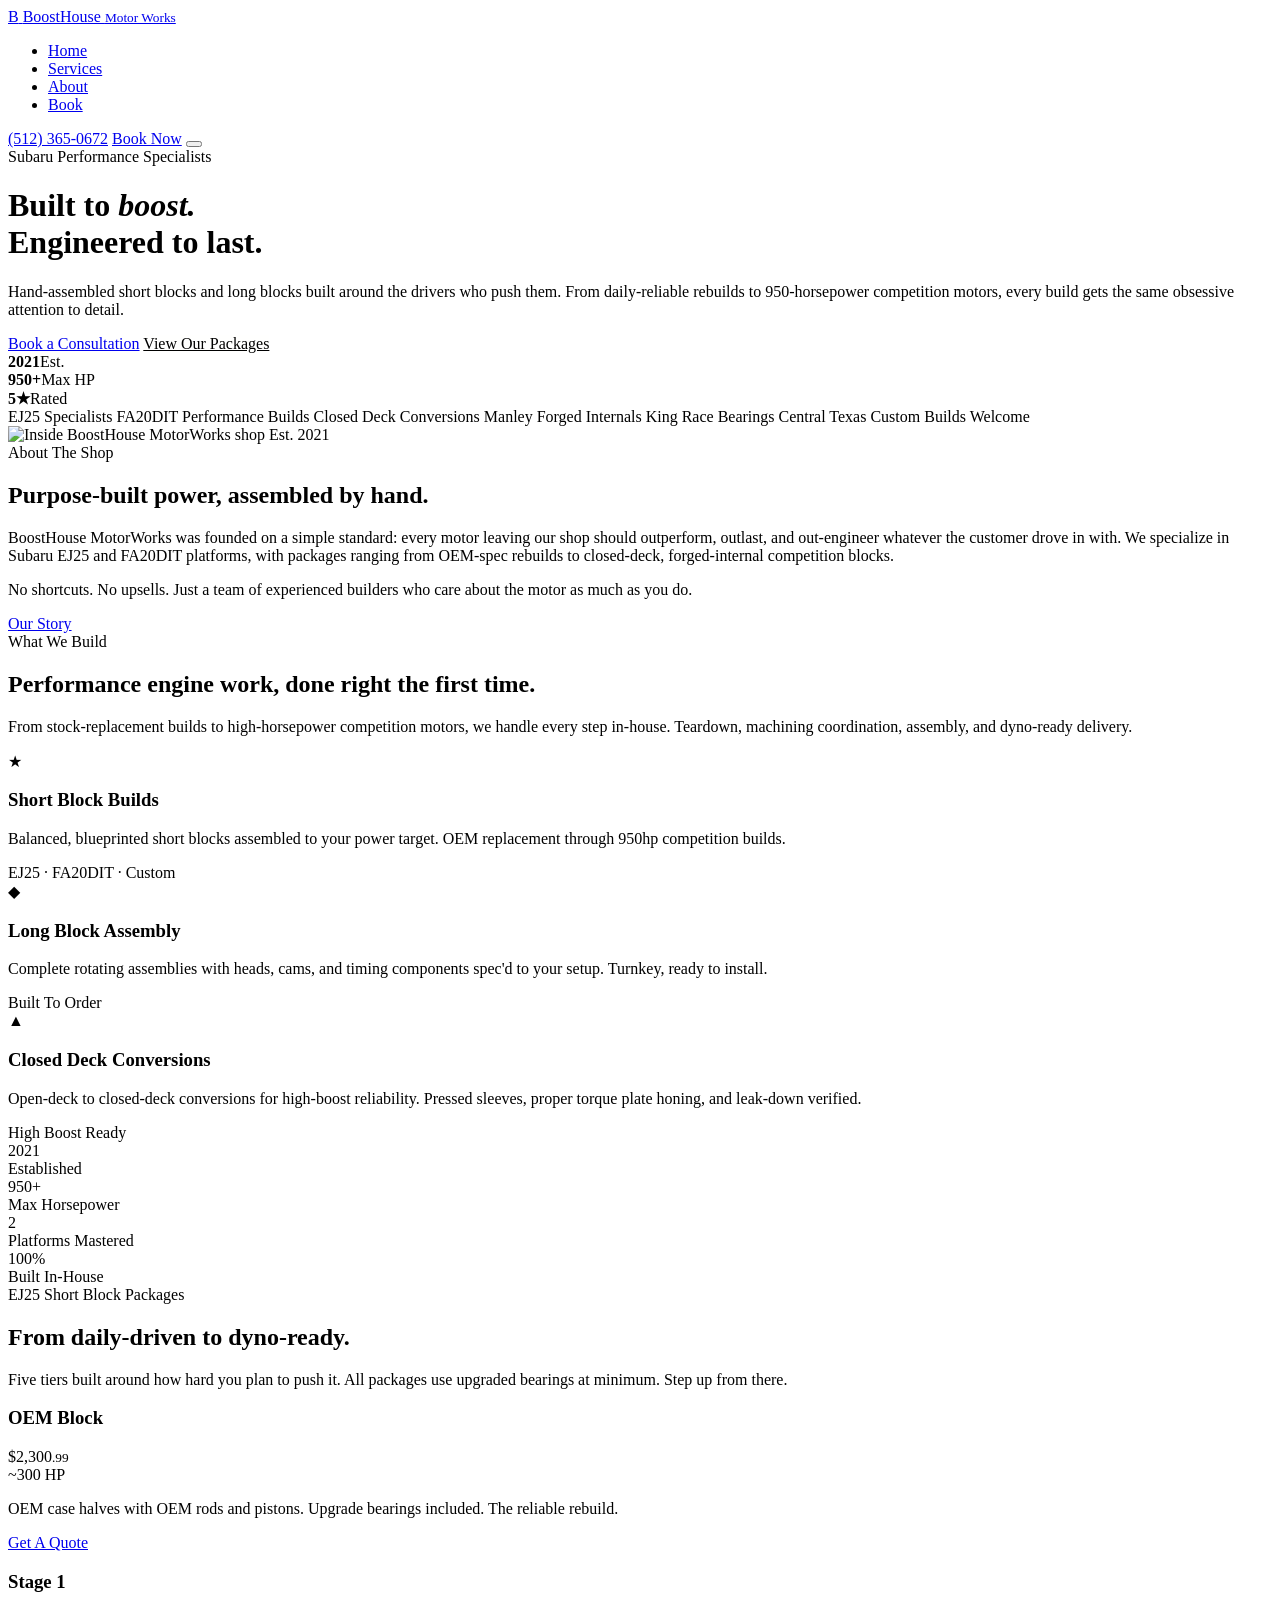
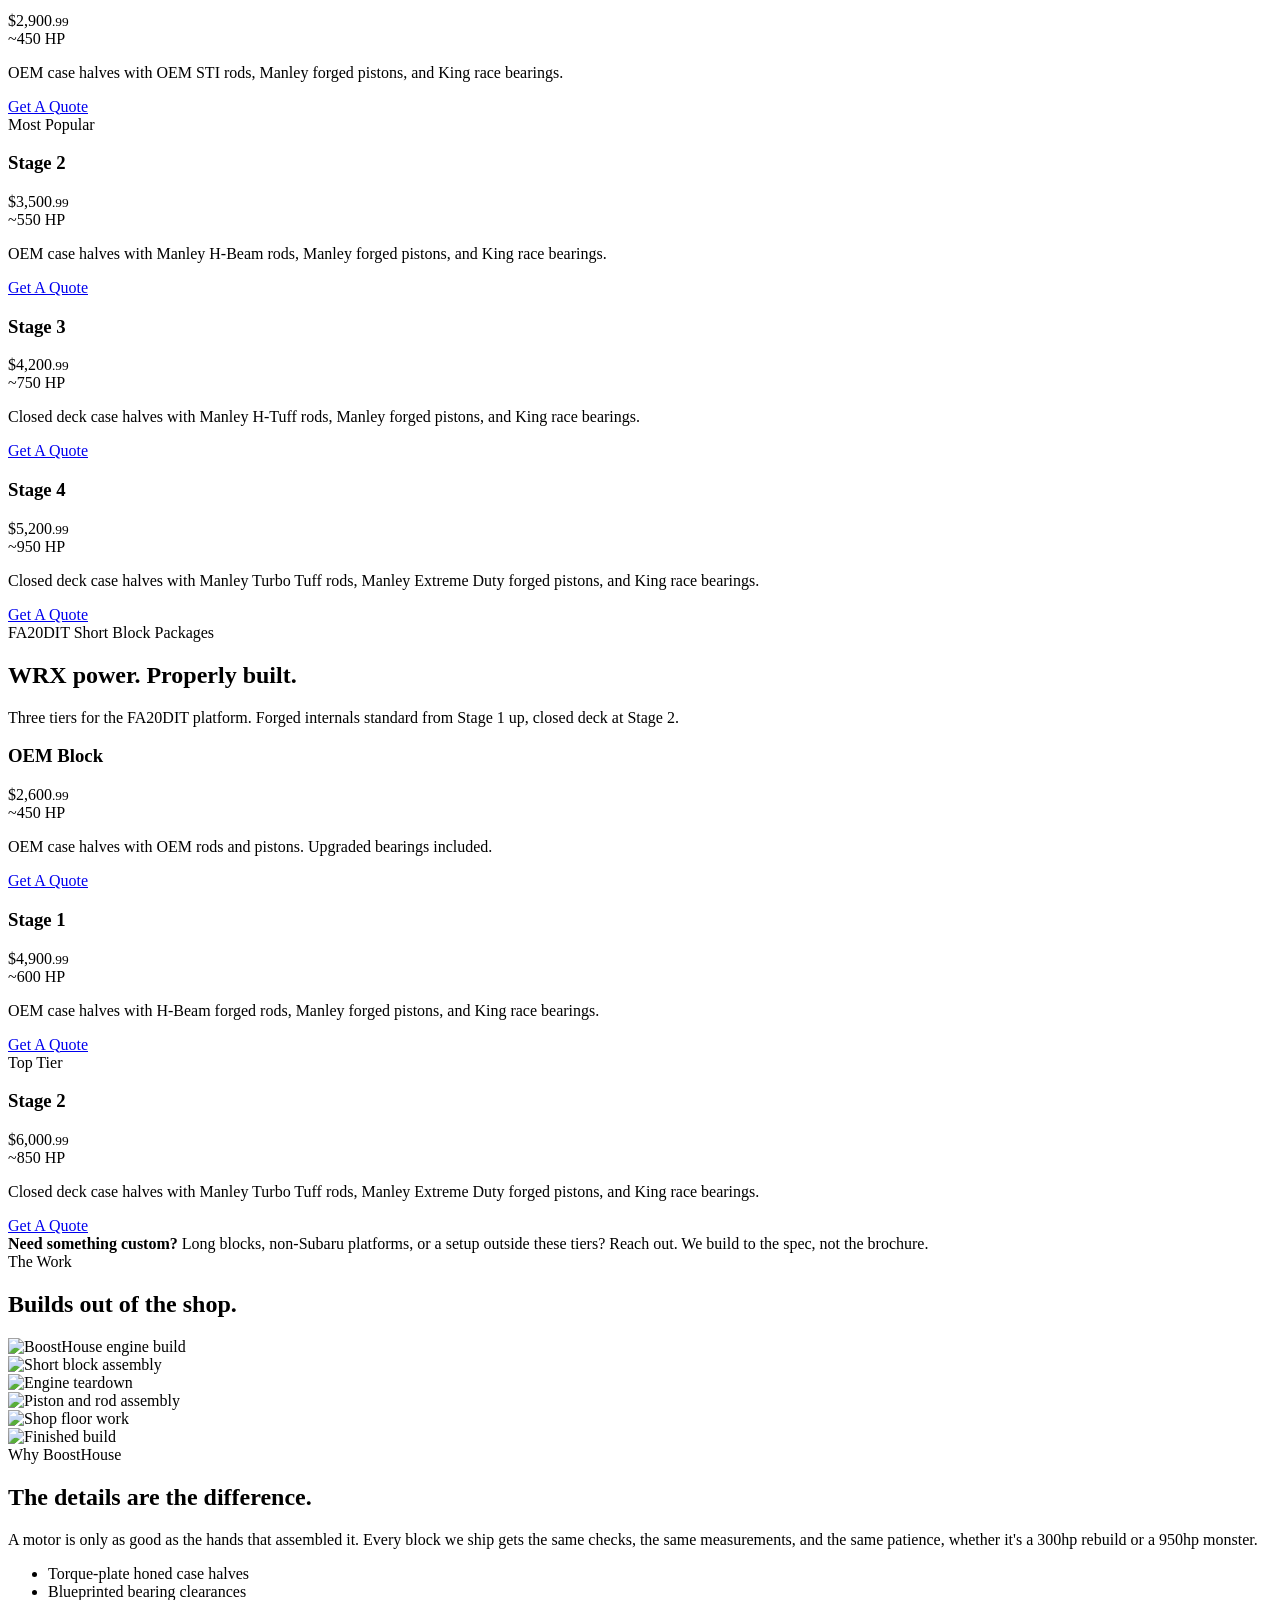
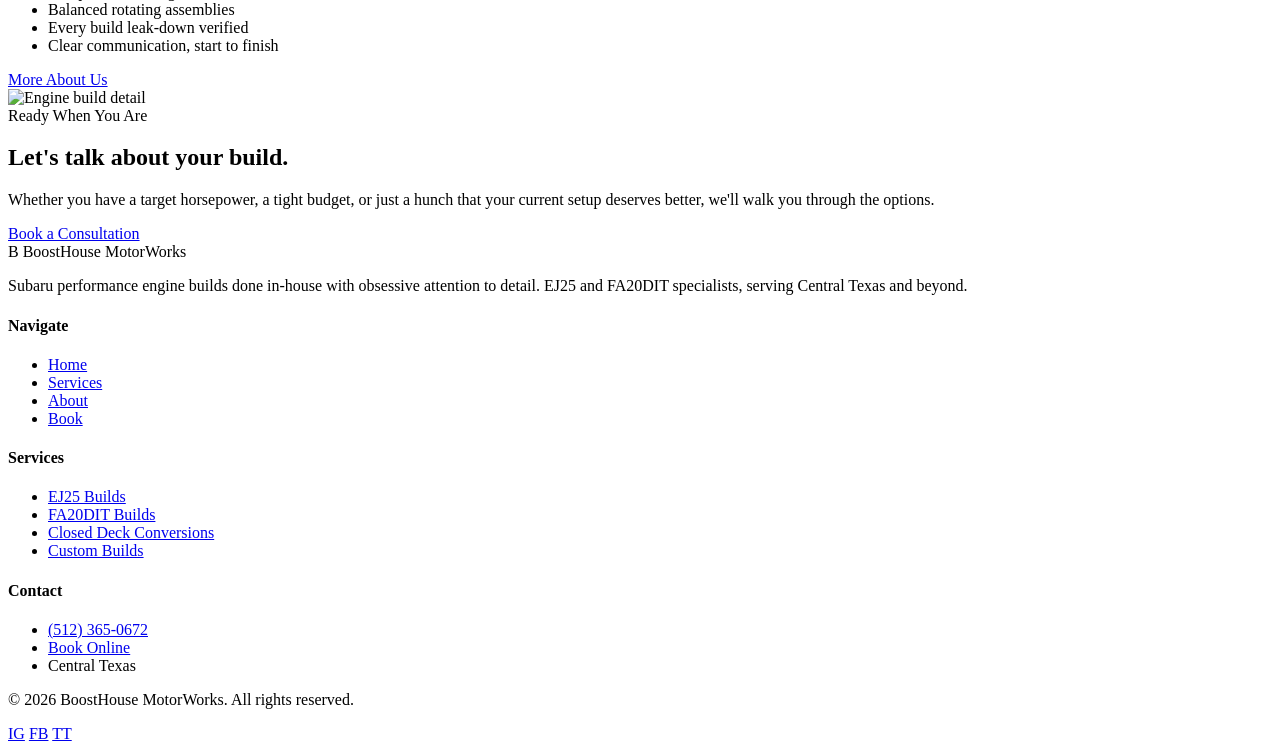
==== index.html @ 4c63bb38 "Update index.html" ====
<!DOCTYPE html>
<html lang="en">
<head>
<meta charset="UTF-8" />
<meta name="viewport" content="width=device-width, initial-scale=1.0" />
<title>Boost House Motor Works | Subaru Performance Engine Builds in Central Texas</title>
<meta name="description" content="Precision-built Subaru short blocks and performance engines. EJ25 and FA20DIT packages from 300 to 950 horsepower. Serving Central Texas." />
<link rel="preconnect" href="https://fonts.googleapis.com" />
<link rel="preconnect" href="https://fonts.gstatic.com" crossorigin />
<link href="https://fonts.googleapis.com/css2?family=Fraunces:ital,opsz,wght@0,9..144,400..600;1,9..144,400..500&family=Nunito+Sans:wght@400;600;700&display=swap" rel="stylesheet" />
<link rel="stylesheet" href="styles.css" />
</head>
<body data-page="home">

<!-- Navigation -->
<nav class="nav">
  <div class="nav-inner">
    <a href="index.html" class="brand">
      <span class="brand-mark">B</span>
      <span class="brand-name">
        BoostHouse
        <small>Motor Works</small>
      </span>
    </a>
    <ul class="nav-links">
      <li><a href="index.html" data-link="home">Home</a></li>
      <li><a href="services.html" data-link="services">Services</a></li>
      <li><a href="about.html" data-link="about">About</a></li>
      <li><a href="book.html" data-link="book">Book</a></li>
    </ul>
    <div class="nav-cta">
      <a href="tel:5123650672" class="nav-phone">(512) 365-0672</a>
      <a href="book.html" class="btn btn-primary">Book Now</a>
      <button class="hamburger" aria-label="Menu"><span></span></button>
    </div>
  </div>
</nav>

<!-- Hero -->
<header class="hero">
  <div class="hero-bg"></div>
  <div class="hero-overlay"></div>
  <div class="container hero-inner">
    <span class="eyebrow">Subaru Performance Specialists</span>
    <h1>Built to <em>boost.</em><br />Engineered to last.</h1>
    <p class="hero-sub">
      Hand-assembled short blocks and long blocks built around the drivers who push them.
      From daily-reliable rebuilds to 950-horsepower competition motors, every build gets the same obsessive attention to detail.
    </p>
    <div class="hero-actions">
      <a href="book.html" class="btn btn-primary">Book a Consultation</a>
      <a href="services.html" class="btn btn-outline" style="background:rgba(251,247,238,0.08);color:var(--ivory);border-color:rgba(251,247,238,0.3);">View Our Packages</a>
    </div>
  </div>
  <div class="hero-stats">
    <div><strong>2021</strong><span>Est.</span></div>
    <div><strong>950+</strong><span>Max HP</span></div>
    <div><strong>5★</strong><span>Rated</span></div>
  </div>
</header>

<!-- Marquee -->
<div class="marquee">
  <div class="marquee-track">
    <span class="marquee-item">EJ25 Specialists</span>
    <span class="marquee-item">FA20DIT Performance Builds</span>
    <span class="marquee-item">Closed Deck Conversions</span>
    <span class="marquee-item">Manley Forged Internals</span>
    <span class="marquee-item">King Race Bearings</span>
    <span class="marquee-item">Central Texas</span>
    <span class="marquee-item">Custom Builds Welcome</span>
  </div>
</div>

<!-- Intro -->
<section class="intro">
  <div class="container">
    <div class="intro-grid">
      <div class="intro-media">
        <img src="assets/intro-shop.jpg" alt="Inside BoostHouse MotorWorks shop" />
        <span class="intro-badge">Est. 2021</span>
      </div>
      <div class="intro-content">
        <span class="eyebrow">About The Shop</span>
        <h2>Purpose-built power, assembled by hand.</h2>
        <p>
          BoostHouse MotorWorks was founded on a simple standard: every motor leaving our shop should outperform, outlast, and out-engineer whatever the customer drove in with.
          We specialize in Subaru EJ25 and FA20DIT platforms, with packages ranging from OEM-spec rebuilds to closed-deck, forged-internal competition blocks.
        </p>
        <p>
          No shortcuts. No upsells. Just a team of experienced builders who care about the motor as much as you do.
        </p>
        <a href="about.html" class="btn btn-dark" style="margin-top:14px;">Our Story</a>
      </div>
    </div>
  </div>
</section>

<!-- Services -->
<section class="services">
  <div class="container">
    <div class="section-head">
      <span class="eyebrow">What We Build</span>
      <h2>Performance engine work, done right the first time.</h2>
      <p class="lead">From stock-replacement builds to high-horsepower competition motors, we handle every step in-house. Teardown, machining coordination, assembly, and dyno-ready delivery.</p>
    </div>
    <div class="services-grid">
      <div class="service-card">
        <div class="service-icon">★</div>
        <h3>Short Block Builds</h3>
        <p>Balanced, blueprinted short blocks assembled to your power target. OEM replacement through 950hp competition builds.</p>
        <span class="card-footer">EJ25 · FA20DIT · Custom</span>
      </div>
      <div class="service-card">
        <div class="service-icon">◆</div>
        <h3>Long Block Assembly</h3>
        <p>Complete rotating assemblies with heads, cams, and timing components spec'd to your setup. Turnkey, ready to install.</p>
        <span class="card-footer">Built To Order</span>
      </div>
      <div class="service-card">
        <div class="service-icon">▲</div>
        <h3>Closed Deck Conversions</h3>
        <p>Open-deck to closed-deck conversions for high-boost reliability. Pressed sleeves, proper torque plate honing, and leak-down verified.</p>
        <span class="card-footer">High Boost Ready</span>
      </div>
    </div>
  </div>
</section>

<!-- Stats Band -->
<section class="stats-band">
  <div class="stats-grid">
    <div class="stat">
      <div class="stat-num">2021</div>
      <div class="stat-label">Established</div>
    </div>
    <div class="stat">
      <div class="stat-num">950+</div>
      <div class="stat-label">Max Horsepower</div>
    </div>
    <div class="stat">
      <div class="stat-num">2</div>
      <div class="stat-label">Platforms Mastered</div>
    </div>
    <div class="stat">
      <div class="stat-num">100%</div>
      <div class="stat-label">Built In-House</div>
    </div>
  </div>
</section>

<!-- EJ25 Pricing -->
<section class="packages">
  <div class="container">

    <div class="package-group">
      <div class="package-header">
        <div>
          <span class="eyebrow">EJ25 Short Block Packages</span>
          <h2>From daily-driven to dyno-ready.</h2>
        </div>
        <p>Five tiers built around how hard you plan to push it. All packages use upgraded bearings at minimum. Step up from there.</p>
      </div>

      <div class="package-grid">

        <div class="package-card">
          <h3>OEM Block</h3>
          <div class="package-price">$2,300<small>.99</small></div>
          <span class="package-hp">~300 HP</span>
          <p>OEM case halves with OEM rods and pistons. Upgrade bearings included. The reliable rebuild.</p>
          <a href="book.html" class="package-cta">Get A Quote</a>
        </div>

        <div class="package-card">
          <h3>Stage 1</h3>
          <div class="package-price">$2,900<small>.99</small></div>
          <span class="package-hp">~450 HP</span>
          <p>OEM case halves with OEM STI rods, Manley forged pistons, and King race bearings.</p>
          <a href="book.html" class="package-cta">Get A Quote</a>
        </div>

        <div class="package-card featured">
          <span class="featured-tag">Most Popular</span>
          <h3>Stage 2</h3>
          <div class="package-price">$3,500<small>.99</small></div>
          <span class="package-hp">~550 HP</span>
          <p>OEM case halves with Manley H-Beam rods, Manley forged pistons, and King race bearings.</p>
          <a href="book.html" class="package-cta">Get A Quote</a>
        </div>

        <div class="package-card">
          <h3>Stage 3</h3>
          <div class="package-price">$4,200<small>.99</small></div>
          <span class="package-hp">~750 HP</span>
          <p>Closed deck case halves with Manley H-Tuff rods, Manley forged pistons, and King race bearings.</p>
          <a href="book.html" class="package-cta">Get A Quote</a>
        </div>

        <div class="package-card">
          <h3>Stage 4</h3>
          <div class="package-price">$5,200<small>.99</small></div>
          <span class="package-hp">~950 HP</span>
          <p>Closed deck case halves with Manley Turbo Tuff rods, Manley Extreme Duty forged pistons, and King race bearings.</p>
          <a href="book.html" class="package-cta">Get A Quote</a>
        </div>

      </div>
    </div>

    <!-- FA20DIT Pricing -->
    <div class="package-group">
      <div class="package-header">
        <div>
          <span class="eyebrow">FA20DIT Short Block Packages</span>
          <h2>WRX power. Properly built.</h2>
        </div>
        <p>Three tiers for the FA20DIT platform. Forged internals standard from Stage 1 up, closed deck at Stage 2.</p>
      </div>

      <div class="package-grid tight-3">

        <div class="package-card">
          <h3>OEM Block</h3>
          <div class="package-price">$2,600<small>.99</small></div>
          <span class="package-hp">~450 HP</span>
          <p>OEM case halves with OEM rods and pistons. Upgraded bearings included.</p>
          <a href="book.html" class="package-cta">Get A Quote</a>
        </div>

        <div class="package-card">
          <h3>Stage 1</h3>
          <div class="package-price">$4,900<small>.99</small></div>
          <span class="package-hp">~600 HP</span>
          <p>OEM case halves with H-Beam forged rods, Manley forged pistons, and King race bearings.</p>
          <a href="book.html" class="package-cta">Get A Quote</a>
        </div>

        <div class="package-card featured">
          <span class="featured-tag">Top Tier</span>
          <h3>Stage 2</h3>
          <div class="package-price">$6,000<small>.99</small></div>
          <span class="package-hp">~850 HP</span>
          <p>Closed deck case halves with Manley Turbo Tuff rods, Manley Extreme Duty forged pistons, and King race bearings.</p>
          <a href="book.html" class="package-cta">Get A Quote</a>
        </div>

      </div>

      <div class="custom-note">
        <strong>Need something custom?</strong> Long blocks, non-Subaru platforms, or a setup outside these tiers? Reach out. We build to the spec, not the brochure.
      </div>
    </div>

  </div>
</section>

<!-- Gallery -->
<section class="gallery">
  <div class="container">
    <div class="section-head section-head--center">
      <span class="eyebrow">The Work</span>
      <h2>Builds out of the shop.</h2>
    </div>
    <div class="gallery-grid">
      <div class="gallery-item"><img src="assets/gallery-1.jpg" alt="BoostHouse engine build" /></div>
      <div class="gallery-item"><img src="assets/gallery-2.jpg" alt="Short block assembly" /></div>
      <div class="gallery-item"><img src="assets/gallery-3.jpg" alt="Engine teardown" /></div>
      <div class="gallery-item"><img src="assets/gallery-4.jpg" alt="Piston and rod assembly" /></div>
      <div class="gallery-item"><img src="assets/gallery-5.jpg" alt="Shop floor work" /></div>
      <div class="gallery-item"><img src="assets/gallery-6.jpg" alt="Finished build" /></div>
    </div>
  </div>
</section>

<!-- Feature: why us -->
<section class="feature">
  <div class="container">
    <div class="feature-grid">
      <div class="feature-content">
        <span class="eyebrow">Why BoostHouse</span>
        <h2>The details are the difference.</h2>
        <p>A motor is only as good as the hands that assembled it. Every block we ship gets the same checks, the same measurements, and the same patience, whether it's a 300hp rebuild or a 950hp monster.</p>
        <ul class="feature-list">
          <li>Torque-plate honed case halves</li>
          <li>Blueprinted bearing clearances</li>
          <li>Balanced rotating assemblies</li>
          <li>Every build leak-down verified</li>
          <li>Clear communication, start to finish</li>
        </ul>
        <a href="about.html" class="btn btn-dark">More About Us</a>
      </div>
      <div class="feature-media">
        <img src="assets/feature-main.jpg" alt="Engine build detail" />
      </div>
    </div>
  </div>
</section>

<!-- CTA Strip -->
<section class="cta-strip">
  <div class="container">
    <span class="eyebrow">Ready When You Are</span>
    <h2>Let's talk about your build.</h2>
    <p>Whether you have a target horsepower, a tight budget, or just a hunch that your current setup deserves better, we'll walk you through the options.</p>
    <a href="book.html" class="btn btn-primary">Book a Consultation</a>
  </div>
</section>

<!-- Footer -->
<footer class="footer">
  <div class="container">
    <div class="footer-grid">
      <div class="footer-about">
        <div class="footer-brand">
          <span class="brand-mark">B</span>
          BoostHouse MotorWorks
        </div>
        <p>Subaru performance engine builds done in-house with obsessive attention to detail. EJ25 and FA20DIT specialists, serving Central Texas and beyond.</p>
      </div>
      <div class="footer-col">
        <h4>Navigate</h4>
        <ul>
          <li><a href="index.html">Home</a></li>
          <li><a href="services.html">Services</a></li>
          <li><a href="about.html">About</a></li>
          <li><a href="book.html">Book</a></li>
        </ul>
      </div>
      <div class="footer-col">
        <h4>Services</h4>
        <ul>
          <li><a href="services.html">EJ25 Builds</a></li>
          <li><a href="services.html">FA20DIT Builds</a></li>
          <li><a href="services.html">Closed Deck Conversions</a></li>
          <li><a href="services.html">Custom Builds</a></li>
        </ul>
      </div>
      <div class="footer-col">
        <h4>Contact</h4>
        <ul>
          <li><a href="tel:5123650672">(512) 365-0672</a></li>
          <li><a href="book.html">Book Online</a></li>
          <li>Central Texas</li>
        </ul>
      </div>
    </div>
    <div class="footer-bottom">
      <p>© 2026 BoostHouse MotorWorks. All rights reserved.</p>
      <div class="footer-social">
        <a href="#" aria-label="Instagram">IG</a>
        <a href="#" aria-label="Facebook">FB</a>
        <a href="#" aria-label="TikTok">TT</a>
      </div>
    </div>
  </div>
</footer>

<script src="script.js"></script>
</body>
</html>
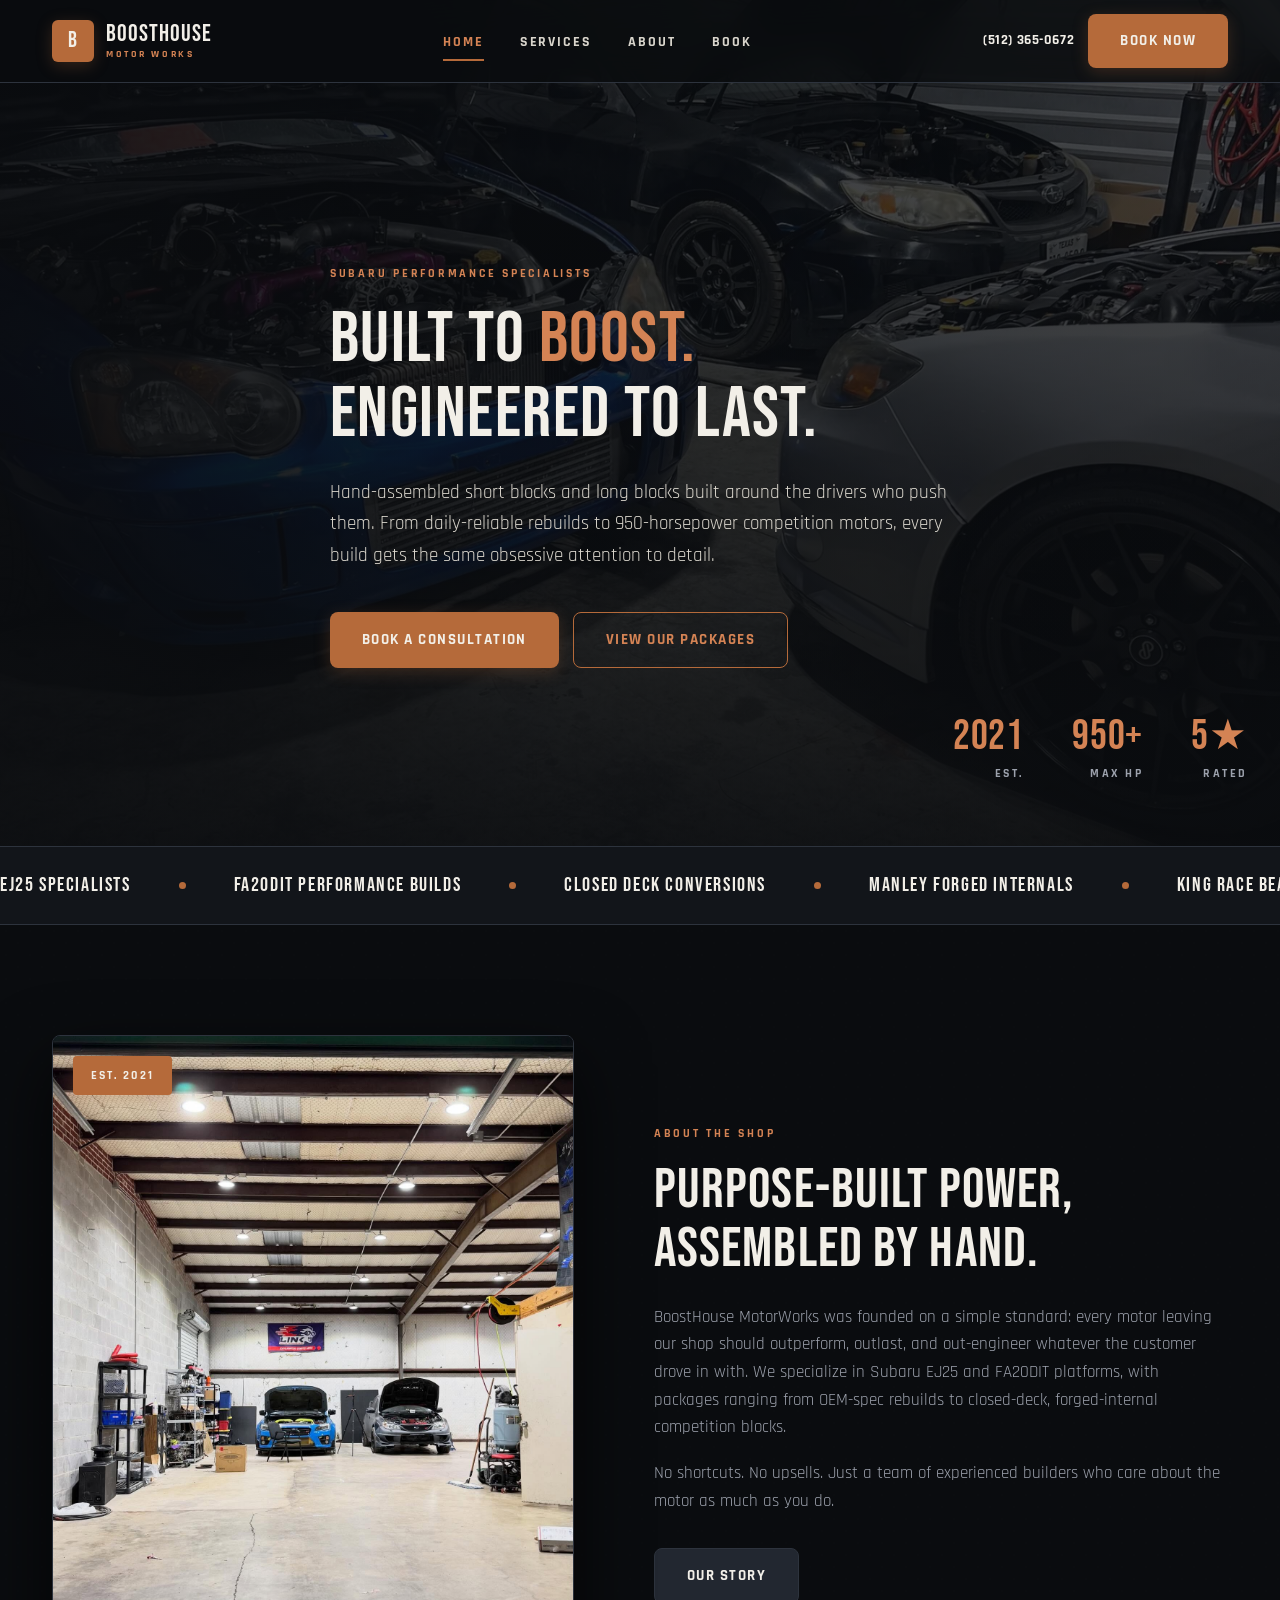
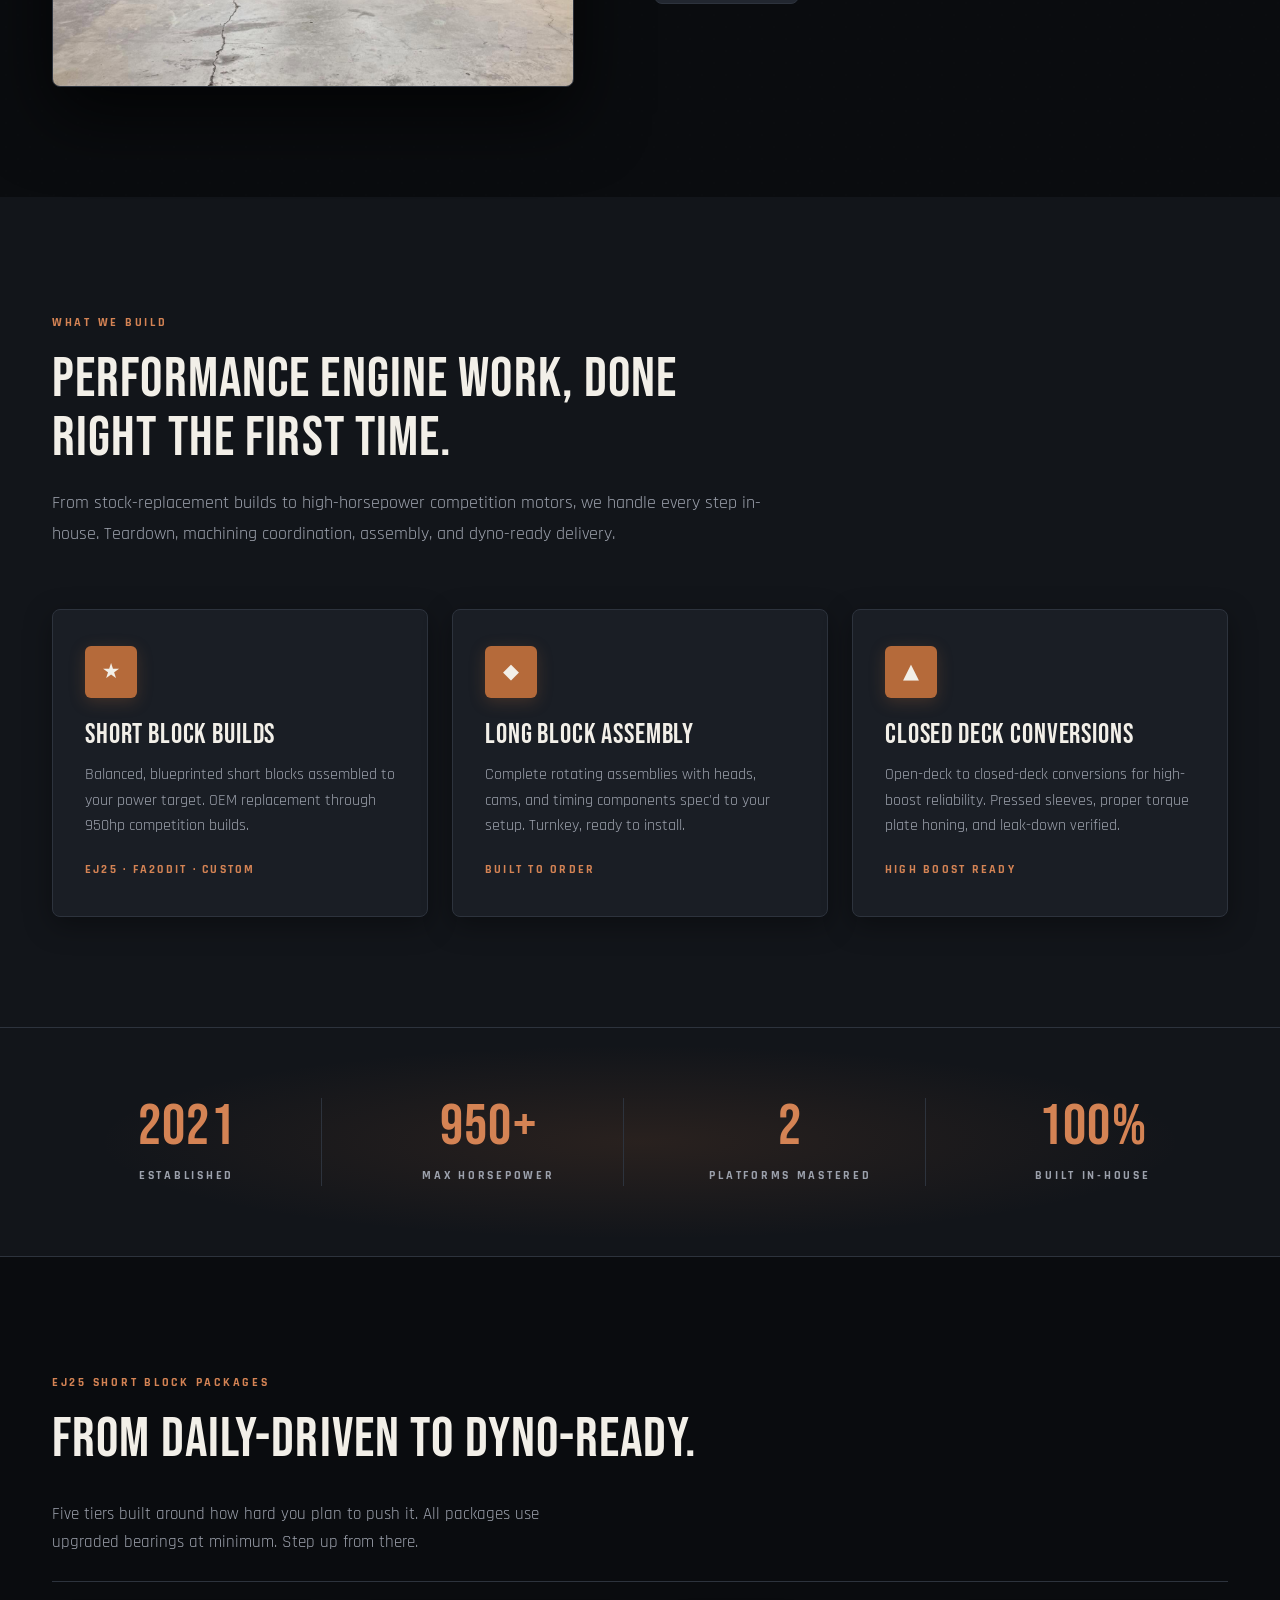
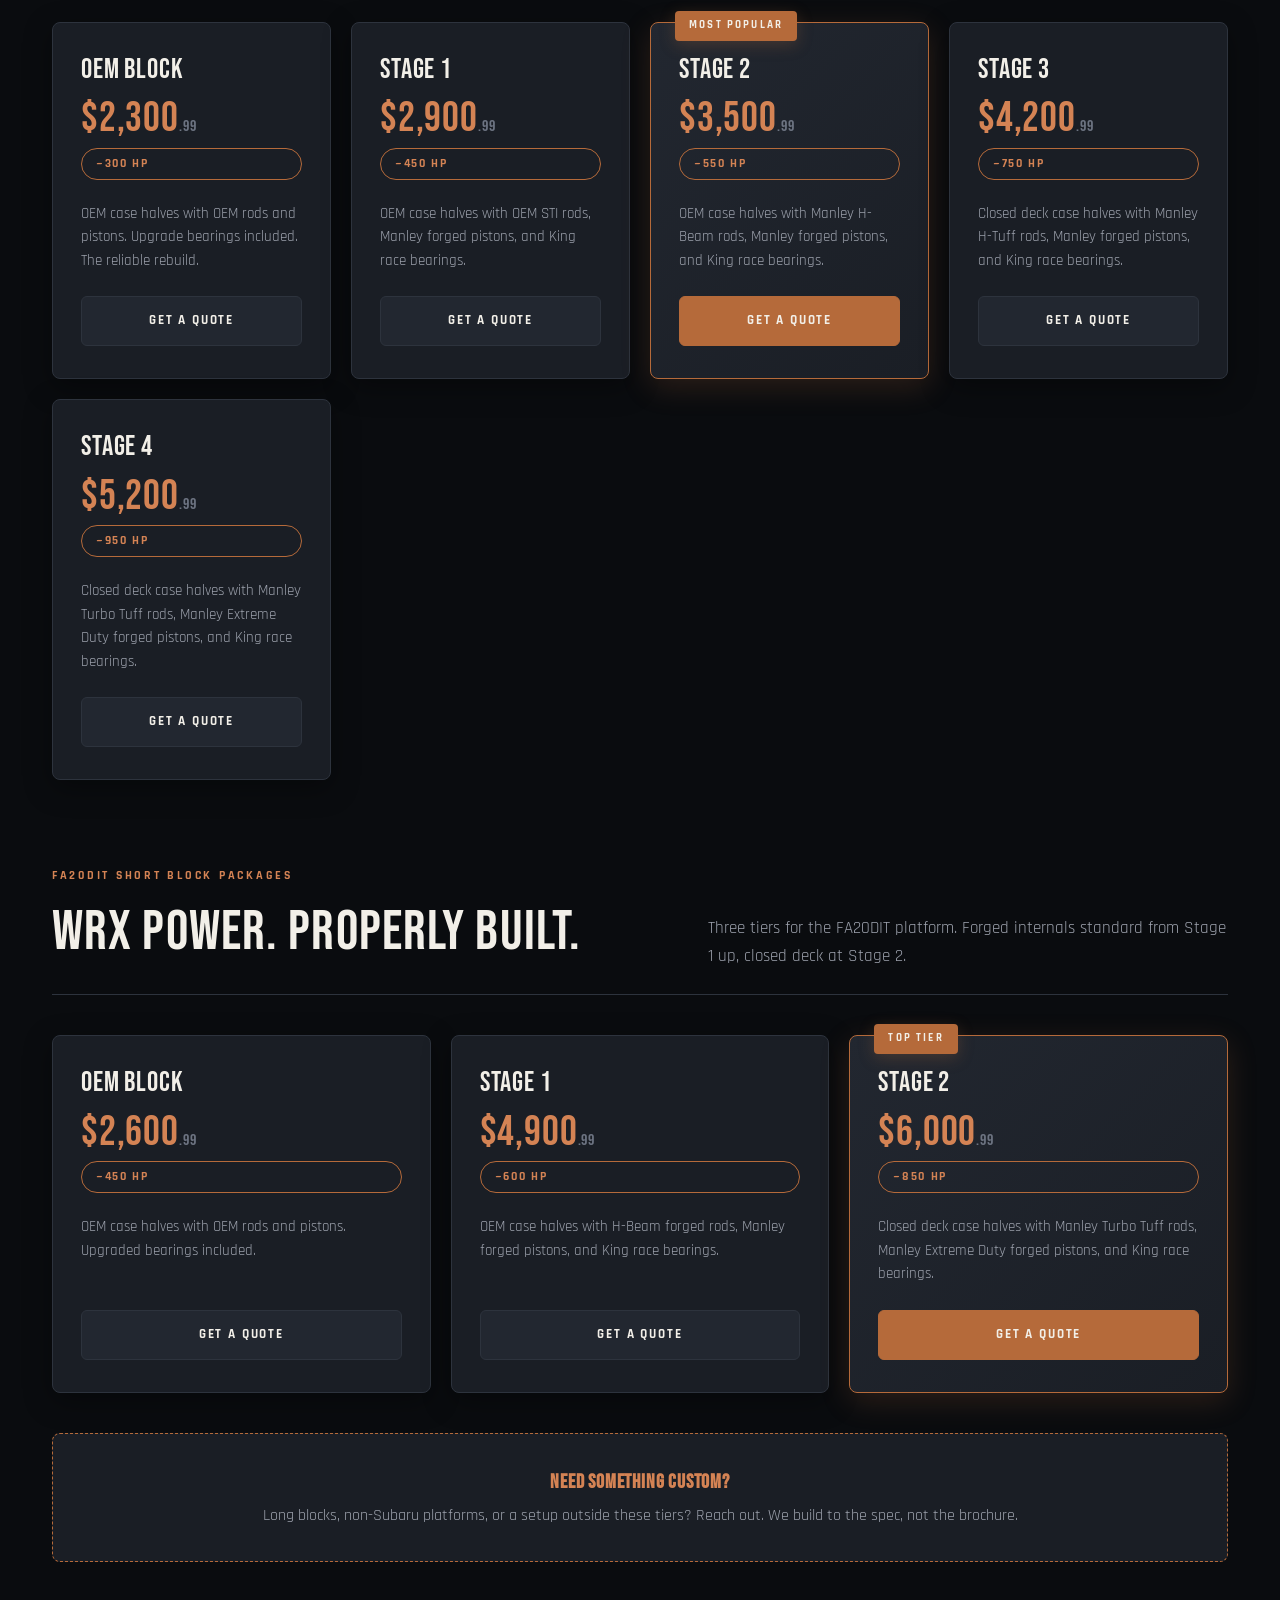
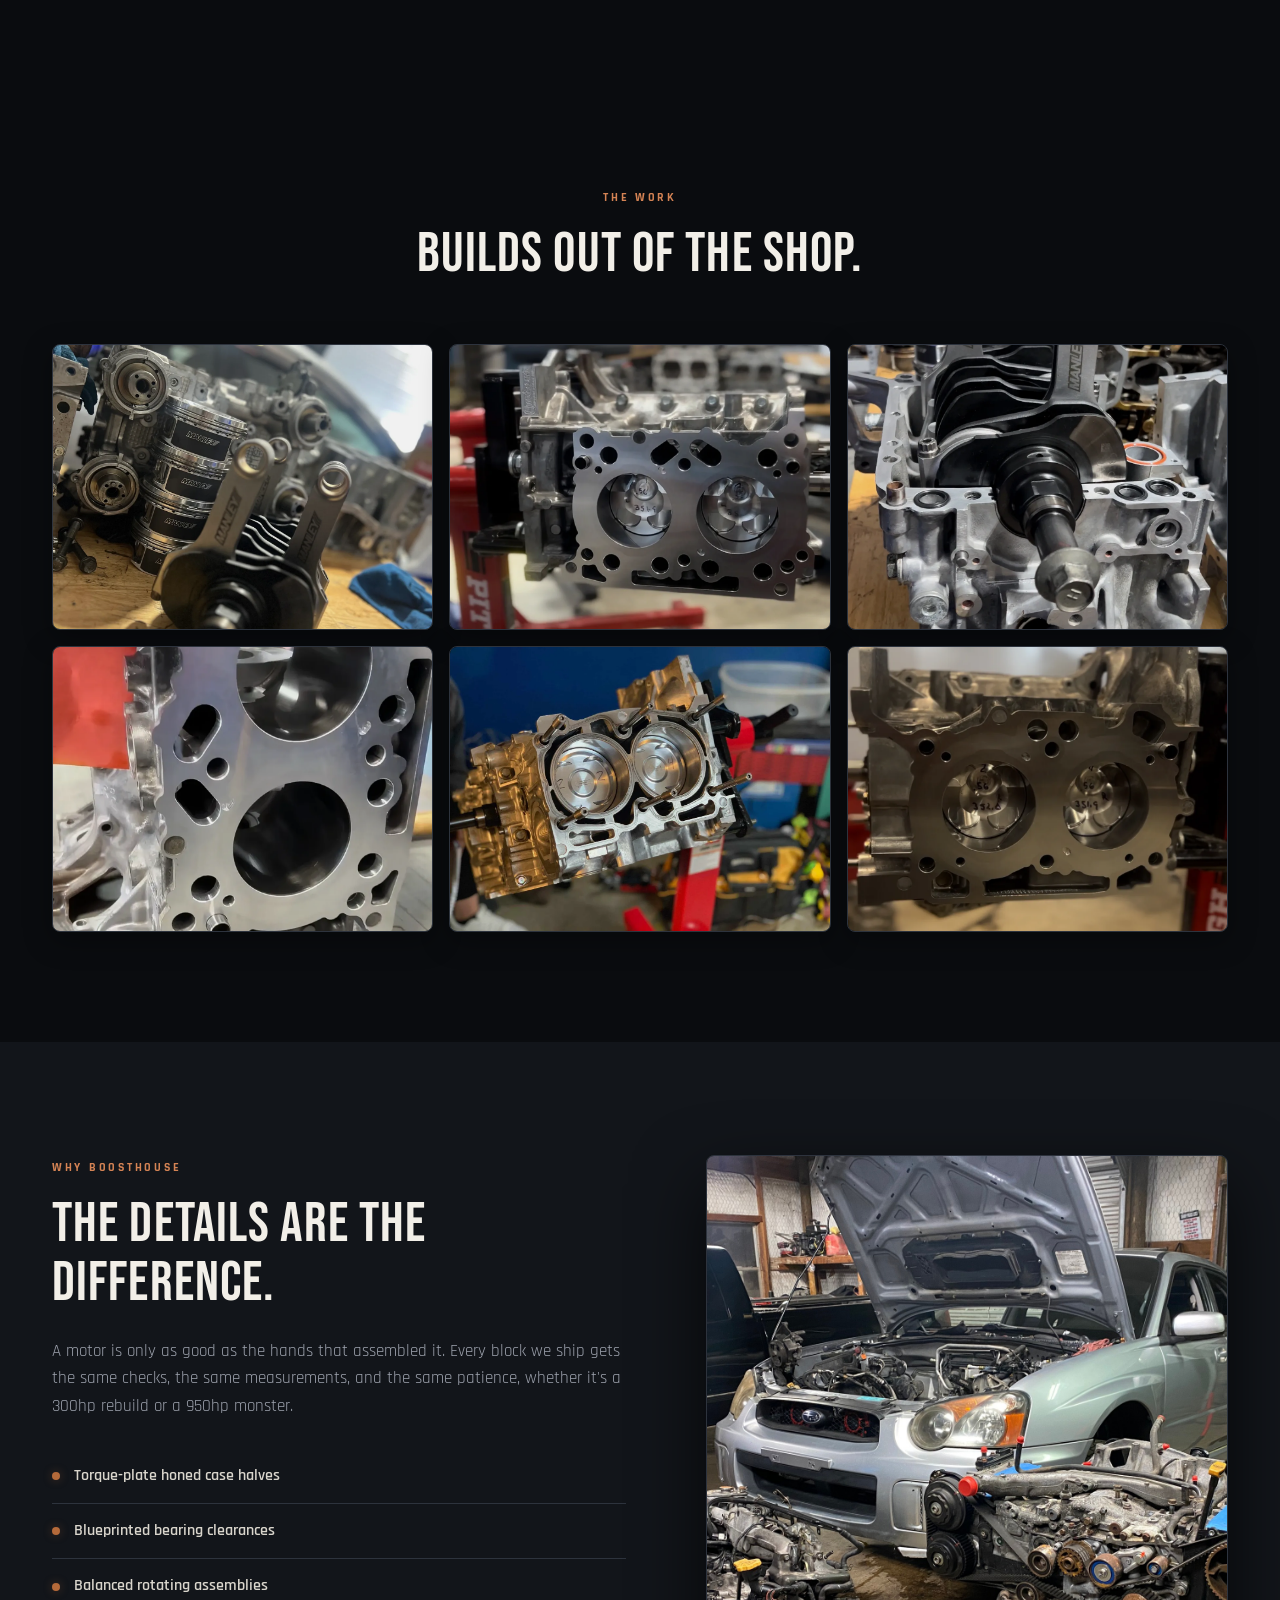
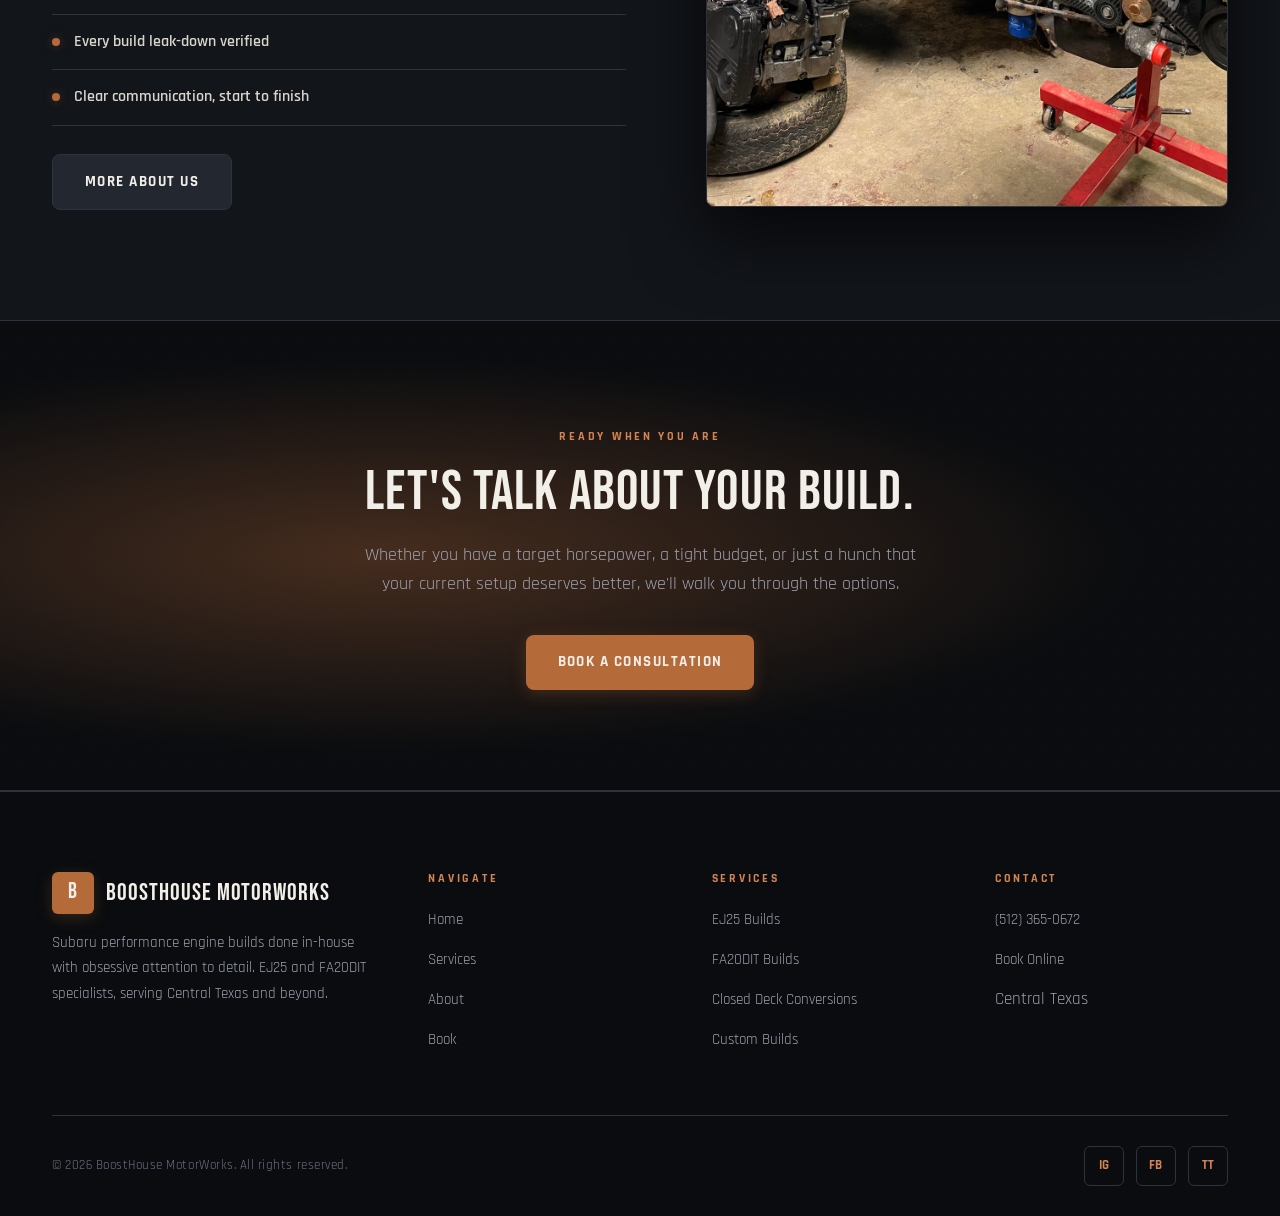
==== commit df545974: "Update index.html" ====
--- a/index.html
+++ b/index.html
@@ -7,7 +7,7 @@
 <meta name="description" content="Precision-built Subaru short blocks and performance engines. EJ25 and FA20DIT packages from 300 to 950 horsepower. Serving Central Texas." />
 <link rel="preconnect" href="https://fonts.googleapis.com" />
 <link rel="preconnect" href="https://fonts.gstatic.com" crossorigin />
-<link href="https://fonts.googleapis.com/css2?family=Fraunces:ital,opsz,wght@0,9..144,400..600;1,9..144,400..500&family=Nunito+Sans:wght@400;600;700&display=swap" rel="stylesheet" />
+<link href="https://fonts.googleapis.com/css2?family=Bebas+Neue&family=Rajdhani:wght@400;500;600;700&display=swap" rel="stylesheet" />
 <link rel="stylesheet" href="styles.css" />
 </head>
 <body data-page="home">
@@ -49,7 +49,7 @@
     </p>
     <div class="hero-actions">
       <a href="book.html" class="btn btn-primary">Book a Consultation</a>
-      <a href="services.html" class="btn btn-outline" style="background:rgba(251,247,238,0.08);color:var(--ivory);border-color:rgba(251,247,238,0.3);">View Our Packages</a>
+      <a href="services.html" class="btn btn-outline">View Our Packages</a>
     </div>
   </div>
   <div class="hero-stats">
--- a/styles.css
+++ b/styles.css
@@ -0,0 +1,695 @@
+/* ===============================
+   BOOST HOUSE MOTORWORKS
+   Custom build by OTM Web Design
+   Full Dark Mode · Carbon + Copper
+   =============================== */
+
+/* --- Design Tokens --- */
+:root {
+  /* Dark backgrounds (layered for depth) */
+  --carbon-black: #0a0c0f;
+  --carbon: #12151a;
+  --carbon-soft: #1a1e25;
+  --carbon-lift: #222730;
+  --carbon-line: #2d333d;
+
+  /* Copper accent */
+  --copper: #b56a3a;
+  --copper-bright: #d48354;
+  --copper-deep: #8a4d26;
+  --copper-glow: rgba(181, 106, 58, 0.35);
+
+  /* Text */
+  --text-bright: #f2efe8;
+  --text: #d9d5cc;
+  --text-muted: #9ca1ac;
+  --text-soft: #6d7482;
+
+  /* Shadows */
+  --shadow-soft: 0 8px 28px rgba(0, 0, 0, 0.35);
+  --shadow-lift: 0 18px 50px rgba(0, 0, 0, 0.55);
+  --shadow-deep: 0 28px 70px rgba(0, 0, 0, 0.7);
+  --shadow-copper: 0 4px 16px rgba(181, 106, 58, 0.25);
+
+  /* Texture */
+  --carbon-texture:
+    radial-gradient(circle at 25% 25%, rgba(255, 255, 255, 0.012) 1px, transparent 1.5px),
+    radial-gradient(circle at 75% 75%, rgba(255, 255, 255, 0.012) 1px, transparent 1.5px);
+
+  /* Type */
+  --font-display: 'Bebas Neue', 'Oswald', Impact, sans-serif;
+  --font-body: 'Rajdhani', 'Inter', system-ui, sans-serif;
+
+  /* Layout */
+  --container: 1240px;
+  --radius: 8px;
+}
+
+/* --- Reset --- */
+*, *::before, *::after { box-sizing: border-box; margin: 0; padding: 0; }
+html { scroll-behavior: smooth; }
+body {
+  font-family: var(--font-body);
+  font-size: 17px;
+  line-height: 1.65;
+  color: var(--text);
+  background: var(--carbon-black);
+  -webkit-font-smoothing: antialiased;
+  overflow-x: hidden;
+  font-weight: 400;
+}
+img { max-width: 100%; display: block; }
+a { color: inherit; text-decoration: none; }
+button { font: inherit; cursor: pointer; border: none; background: none; color: inherit; }
+
+/* --- Typography --- */
+h1, h2, h3, h4 {
+  font-family: var(--font-display);
+  color: var(--text-bright);
+  font-weight: 400;
+  line-height: 1.05;
+  letter-spacing: 0.01em;
+  text-transform: uppercase;
+}
+h1 { font-size: clamp(2.8rem, 6vw, 4.5rem); letter-spacing: 0.02em; }
+h2 { font-size: clamp(2.2rem, 4.5vw, 3.5rem); letter-spacing: 0.02em; }
+h3 { font-size: clamp(1.4rem, 2.2vw, 1.85rem); letter-spacing: 0.03em; }
+h4 { font-size: 1.2rem; letter-spacing: 0.04em; }
+
+.eyebrow {
+  font-family: var(--font-body);
+  font-size: 0.78rem;
+  font-weight: 700;
+  text-transform: uppercase;
+  letter-spacing: 0.22em;
+  color: var(--copper-bright);
+  display: inline-block;
+  margin-bottom: 18px;
+}
+p { color: var(--text); }
+
+/* --- Layout Helpers --- */
+.container { max-width: var(--container); margin: 0 auto; padding: 0 32px; }
+section { padding: 110px 0; }
+.section-head { max-width: 740px; margin-bottom: 60px; }
+.section-head--center { margin-left: auto; margin-right: auto; text-align: center; }
+.lead { font-size: 1.15rem; color: var(--text-muted); margin-top: 18px; line-height: 1.7; }
+
+/* --- Buttons --- */
+.btn {
+  display: inline-flex;
+  align-items: center;
+  justify-content: center;
+  gap: 10px;
+  padding: 15px 32px;
+  font-family: var(--font-body);
+  font-weight: 700;
+  font-size: 0.92rem;
+  letter-spacing: 0.1em;
+  text-transform: uppercase;
+  border-radius: var(--radius);
+  transition: all 0.25s ease;
+  white-space: nowrap;
+}
+.btn-primary { background: var(--copper); color: var(--text-bright); box-shadow: var(--shadow-copper); }
+.btn-primary:hover { background: var(--copper-bright); transform: translateY(-2px); box-shadow: 0 8px 24px rgba(181, 106, 58, 0.45); }
+.btn-dark { background: var(--carbon-lift); color: var(--text-bright); border: 1px solid var(--carbon-line); }
+.btn-dark:hover { background: var(--carbon-soft); border-color: var(--copper); transform: translateY(-2px); }
+.btn-outline { border: 1.5px solid var(--copper); color: var(--copper-bright); background: transparent; }
+.btn-outline:hover { background: var(--copper); color: var(--text-bright); transform: translateY(-2px); }
+.btn-ghost { color: var(--text-bright); padding: 10px 16px; }
+.btn-ghost:hover { color: var(--copper-bright); }
+
+/* --- Navigation --- */
+.nav {
+  position: fixed; top: 0; left: 0; right: 0; z-index: 100;
+  background: rgba(10, 12, 15, 0.85);
+  backdrop-filter: blur(16px);
+  -webkit-backdrop-filter: blur(16px);
+  border-bottom: 1px solid var(--carbon-line);
+  transition: background 0.3s ease;
+}
+.nav-inner {
+  max-width: var(--container); margin: 0 auto; padding: 14px 32px;
+  display: flex; align-items: center; justify-content: space-between; gap: 24px;
+}
+.brand {
+  display: flex; align-items: center; gap: 12px;
+  font-family: var(--font-display); font-size: 1.5rem; font-weight: 400;
+  color: var(--text-bright); letter-spacing: 0.04em; text-transform: uppercase;
+}
+.brand-mark {
+  width: 42px; height: 42px; border-radius: 6px;
+  background: var(--copper); color: var(--text-bright);
+  display: flex; align-items: center; justify-content: center;
+  font-family: var(--font-display); font-weight: 400; font-size: 1.4rem;
+  box-shadow: var(--shadow-copper);
+}
+.brand-name { display: flex; flex-direction: column; line-height: 1; }
+.brand-name small {
+  font-family: var(--font-body); font-size: 0.62rem; font-weight: 700;
+  color: var(--copper-bright); letter-spacing: 0.26em;
+  text-transform: uppercase; margin-top: 4px;
+}
+.nav-links { display: flex; align-items: center; gap: 36px; list-style: none; }
+.nav-links a {
+  font-family: var(--font-body); font-size: 0.88rem; font-weight: 700;
+  color: var(--text); letter-spacing: 0.14em; text-transform: uppercase;
+  position: relative; padding: 6px 0; transition: color 0.2s ease;
+}
+.nav-links a:hover, .nav-links a.is-active { color: var(--copper-bright); }
+.nav-links a.is-active::after {
+  content: ''; position: absolute; left: 0; right: 0; bottom: -4px;
+  height: 2px; background: var(--copper);
+}
+.nav-cta { display: flex; align-items: center; gap: 14px; }
+.nav-phone {
+  display: flex; align-items: center; gap: 8px;
+  font-family: var(--font-body); font-weight: 700;
+  color: var(--text-bright); font-size: 0.9rem; letter-spacing: 0.04em;
+}
+.nav-phone:hover { color: var(--copper-bright); }
+
+.hamburger { display: none; width: 42px; height: 42px; align-items: center; justify-content: center; }
+.hamburger span { display: block; width: 24px; height: 2px; background: var(--text-bright); position: relative; transition: all 0.3s ease; }
+.hamburger span::before, .hamburger span::after { content: ''; position: absolute; left: 0; width: 100%; height: 2px; background: var(--text-bright); transition: all 0.3s ease; }
+.hamburger span::before { top: -7px; }
+.hamburger span::after { top: 7px; }
+.hamburger.is-open span { background: transparent; }
+.hamburger.is-open span::before { top: 0; transform: rotate(45deg); }
+.hamburger.is-open span::after { top: 0; transform: rotate(-45deg); }
+
+/* --- Hero --- */
+.hero {
+  position: relative; min-height: 94vh; display: flex; align-items: center;
+  padding: 160px 0 80px; overflow: hidden; background: var(--carbon-black);
+}
+.hero-bg { position: absolute; inset: 0; background-image: url('assets/hero-main.jpg'); background-size: cover; background-position: center; z-index: 0; }
+.hero-overlay {
+  position: absolute; inset: 0;
+  background:
+    linear-gradient(120deg, rgba(10, 12, 15, 0.92) 0%, rgba(10, 12, 15, 0.6) 55%, rgba(10, 12, 15, 0.5) 100%),
+    linear-gradient(180deg, rgba(10, 12, 15, 0.3) 0%, rgba(10, 12, 15, 0.92) 100%);
+  z-index: 1;
+}
+.hero-inner { position: relative; z-index: 2; max-width: 820px; }
+.hero h1 { color: var(--text-bright); margin-bottom: 24px; }
+.hero h1 em { font-style: normal; color: var(--copper-bright); }
+.hero-sub {
+  font-family: var(--font-body); font-size: 1.2rem; color: var(--text);
+  line-height: 1.65; max-width: 620px; margin-bottom: 40px; font-weight: 400;
+}
+.hero-actions { display: flex; gap: 14px; flex-wrap: wrap; }
+.hero-stats { position: absolute; bottom: 60px; right: 32px; z-index: 2; display: flex; gap: 48px; }
+.hero-stats div { text-align: right; }
+.hero-stats strong {
+  display: block; font-family: var(--font-display); font-size: 2.6rem;
+  font-weight: 400; color: var(--copper-bright); line-height: 1; letter-spacing: 0.02em;
+}
+.hero-stats span {
+  font-family: var(--font-body); font-size: 0.72rem; text-transform: uppercase;
+  letter-spacing: 0.22em; font-weight: 700; color: var(--text-muted);
+  margin-top: 4px; display: inline-block;
+}
+
+/* --- Marquee --- */
+.marquee {
+  background: var(--carbon); color: var(--text-bright); padding: 22px 0;
+  overflow: hidden; border-top: 1px solid var(--carbon-line); border-bottom: 1px solid var(--carbon-line);
+}
+.marquee-track { display: flex; gap: 48px; animation: marquee 40s linear infinite; width: max-content; }
+.marquee:hover .marquee-track { animation-play-state: paused; }
+.marquee-item {
+  display: flex; align-items: center; gap: 48px;
+  font-family: var(--font-display); font-size: 1.25rem; font-weight: 400;
+  letter-spacing: 0.08em; text-transform: uppercase; white-space: nowrap; color: var(--text-bright);
+}
+.marquee-item::after { content: ''; width: 7px; height: 7px; border-radius: 50%; background: var(--copper); flex-shrink: 0; }
+@keyframes marquee { from { transform: translateX(0); } to { transform: translateX(-50%); } }
+@media (prefers-reduced-motion: reduce) { .marquee-track { animation: none; } }
+
+/* --- Intro Grid --- */
+.intro { background: var(--carbon-black); position: relative; }
+.intro::before {
+  content: ''; position: absolute; inset: 0;
+  background: var(--carbon-texture); background-size: 24px 24px;
+  opacity: 0.5; pointer-events: none;
+}
+.intro .container { position: relative; z-index: 1; }
+.intro-grid { display: grid; grid-template-columns: 1fr 1.1fr; gap: 80px; align-items: center; }
+.intro-media {
+  position: relative; aspect-ratio: 4 / 5; border-radius: var(--radius);
+  overflow: hidden; box-shadow: var(--shadow-deep); border: 1px solid var(--carbon-line);
+}
+.intro-media img { width: 100%; height: 100%; object-fit: cover; }
+.intro-badge {
+  position: absolute; top: 20px; left: 20px;
+  background: var(--copper); color: var(--text-bright); padding: 10px 18px; border-radius: 4px;
+  font-family: var(--font-body); font-size: 0.72rem; font-weight: 700;
+  letter-spacing: 0.18em; text-transform: uppercase; box-shadow: var(--shadow-copper);
+}
+.intro-content h2 { margin-bottom: 24px; }
+.intro-content p { color: var(--text-muted); margin-bottom: 18px; font-size: 1.05rem; }
+
+/* --- Services Grid --- */
+.services { background: var(--carbon); position: relative; }
+.services-grid { display: grid; grid-template-columns: repeat(3, 1fr); gap: 24px; }
+.service-card {
+  background: var(--carbon-soft); border: 1px solid var(--carbon-line);
+  border-radius: var(--radius); padding: 36px 32px; transition: all 0.3s ease;
+  box-shadow: var(--shadow-soft); display: flex; flex-direction: column;
+  position: relative; overflow: hidden;
+}
+.service-card::before {
+  content: ''; position: absolute; top: 0; left: 0; right: 0; height: 2px;
+  background: var(--copper); transform: scaleX(0); transform-origin: left; transition: transform 0.35s ease;
+}
+.service-card:hover {
+  transform: translateY(-4px); background: var(--carbon-lift);
+  border-color: var(--copper); box-shadow: var(--shadow-lift);
+}
+.service-card:hover::before { transform: scaleX(1); }
+.service-icon {
+  width: 52px; height: 52px; background: var(--copper); color: var(--text-bright);
+  border-radius: 6px; display: flex; align-items: center; justify-content: center;
+  margin-bottom: 22px; font-size: 1.3rem; box-shadow: var(--shadow-copper);
+}
+.service-card h3 { margin-bottom: 12px; color: var(--text-bright); }
+.service-card p { color: var(--text-muted); font-size: 0.98rem; margin-bottom: 20px; flex-grow: 1; }
+.service-card .card-footer {
+  font-family: var(--font-body); font-size: 0.78rem; font-weight: 700;
+  color: var(--copper-bright); text-transform: uppercase; letter-spacing: 0.18em;
+}
+
+/* --- Pricing Packages --- */
+.packages { background: var(--carbon-black); position: relative; }
+.packages::before {
+  content: ''; position: absolute; inset: 0;
+  background: var(--carbon-texture); background-size: 32px 32px;
+  opacity: 0.3; pointer-events: none;
+}
+.packages .container { position: relative; z-index: 1; }
+.package-group { margin-bottom: 80px; }
+.package-group:last-child { margin-bottom: 0; }
+.package-header {
+  display: flex; justify-content: space-between; align-items: flex-end;
+  flex-wrap: wrap; gap: 24px; margin-bottom: 40px; padding-bottom: 24px;
+  border-bottom: 1px solid var(--carbon-line);
+}
+.package-header h2 { margin-bottom: 8px; }
+.package-header p { color: var(--text-muted); font-size: 1.05rem; max-width: 520px; }
+.package-grid { display: grid; grid-template-columns: repeat(auto-fit, minmax(260px, 1fr)); gap: 20px; }
+.package-grid.tight-3 { grid-template-columns: repeat(3, 1fr); }
+.package-card {
+  background: var(--carbon-soft); border: 1px solid var(--carbon-line);
+  border-radius: var(--radius); padding: 32px 28px; display: flex; flex-direction: column;
+  transition: all 0.3s ease; position: relative; box-shadow: var(--shadow-soft);
+}
+.package-card:hover {
+  transform: translateY(-4px); background: var(--carbon-lift);
+  border-color: var(--copper); box-shadow: var(--shadow-lift);
+}
+.package-card.featured {
+  background: linear-gradient(135deg, var(--carbon-lift) 0%, var(--carbon-soft) 100%);
+  border-color: var(--copper); box-shadow: 0 8px 30px rgba(181, 106, 58, 0.2);
+}
+.package-card.featured .package-cta { background: var(--copper); color: var(--text-bright); border-color: var(--copper); }
+.package-card.featured .package-cta:hover { background: var(--copper-bright); border-color: var(--copper-bright); }
+.package-card .featured-tag { display: none; }
+.package-card.featured .featured-tag {
+  display: inline-block; position: absolute; top: -12px; left: 24px;
+  background: var(--copper); color: var(--text-bright); padding: 6px 14px;
+  font-family: var(--font-body); font-size: 0.68rem; font-weight: 700;
+  letter-spacing: 0.2em; text-transform: uppercase; border-radius: 4px;
+  box-shadow: var(--shadow-copper);
+}
+.package-card h3 { margin-bottom: 14px; color: var(--text-bright); }
+.package-card p { color: var(--text-muted); font-size: 0.92rem; line-height: 1.6; margin-bottom: 24px; flex-grow: 1; }
+.package-price {
+  font-family: var(--font-display); font-size: 2.6rem; font-weight: 400;
+  color: var(--copper-bright); line-height: 1; margin-bottom: 8px; letter-spacing: 0.02em;
+}
+.package-price small { font-size: 1rem; color: var(--text-soft); font-weight: 400; }
+.package-hp {
+  display: inline-block; padding: 5px 14px; border: 1px solid var(--copper);
+  border-radius: 20px; font-family: var(--font-body); font-size: 0.75rem; font-weight: 700;
+  color: var(--copper-bright); letter-spacing: 0.14em; text-transform: uppercase; margin-bottom: 22px;
+}
+.package-cta {
+  display: block; text-align: center; padding: 13px 16px;
+  background: var(--carbon-lift); color: var(--text-bright);
+  border: 1px solid var(--carbon-line); border-radius: 6px;
+  font-family: var(--font-body); font-weight: 700; font-size: 0.82rem;
+  letter-spacing: 0.14em; text-transform: uppercase; transition: all 0.2s ease;
+}
+.package-cta:hover { background: var(--copper); border-color: var(--copper); transform: translateY(-1px); }
+
+.custom-note {
+  text-align: center; margin-top: 40px; padding: 32px;
+  background: var(--carbon-soft); border: 1px dashed var(--copper);
+  border-radius: var(--radius); color: var(--text-muted); font-size: 1rem;
+}
+.custom-note strong {
+  color: var(--copper-bright); font-family: var(--font-display);
+  font-size: 1.25rem; letter-spacing: 0.04em; text-transform: uppercase;
+  display: block; margin-bottom: 4px;
+}
+
+/* --- Stats Band --- */
+.stats-band {
+  background: var(--carbon); padding: 70px 0;
+  border-top: 1px solid var(--carbon-line); border-bottom: 1px solid var(--carbon-line);
+  position: relative; overflow: hidden;
+}
+.stats-band::before {
+  content: ''; position: absolute; inset: 0;
+  background: radial-gradient(ellipse at center, var(--copper-glow) 0%, transparent 60%);
+  opacity: 0.4; pointer-events: none;
+}
+.stats-grid {
+  display: grid; grid-template-columns: repeat(4, 1fr); gap: 32px;
+  max-width: var(--container); margin: 0 auto; padding: 0 32px;
+  position: relative; z-index: 1;
+}
+.stat { text-align: center; padding: 0 20px; border-right: 1px solid var(--carbon-line); }
+.stat:last-child { border-right: none; }
+.stat-num {
+  font-family: var(--font-display); font-size: clamp(2.6rem, 4.5vw, 3.6rem);
+  font-weight: 400; color: var(--copper-bright); line-height: 1;
+  margin-bottom: 10px; letter-spacing: 0.02em;
+}
+.stat-label {
+  font-family: var(--font-body); font-size: 0.78rem; text-transform: uppercase;
+  letter-spacing: 0.22em; font-weight: 700; color: var(--text-muted);
+}
+
+/* --- Gallery --- */
+.gallery { background: var(--carbon-black); }
+.gallery-grid { display: grid; grid-template-columns: repeat(3, 1fr); gap: 16px; }
+.gallery-item {
+  position: relative; aspect-ratio: 4 / 3; border-radius: var(--radius);
+  overflow: hidden; box-shadow: var(--shadow-soft); cursor: pointer;
+  transition: all 0.3s ease; border: 1px solid var(--carbon-line);
+}
+.gallery-item:hover { transform: translateY(-4px); box-shadow: var(--shadow-lift); border-color: var(--copper); }
+.gallery-item img { width: 100%; height: 100%; object-fit: cover; transition: transform 0.5s ease; filter: brightness(0.95); }
+.gallery-item:hover img { transform: scale(1.06); filter: brightness(1.05); }
+
+/* --- Feature Section --- */
+.feature { background: var(--carbon); overflow: hidden; position: relative; }
+.feature-grid { display: grid; grid-template-columns: 1.1fr 1fr; gap: 80px; align-items: center; }
+.feature-content h2 { margin-bottom: 24px; }
+.feature-content p { color: var(--text-muted); margin-bottom: 18px; font-size: 1.05rem; }
+.feature-list { list-style: none; margin: 28px 0; }
+.feature-list li {
+  padding: 14px 0; border-bottom: 1px solid var(--carbon-line);
+  display: flex; align-items: center; gap: 14px;
+  color: var(--text); font-weight: 600; font-size: 1rem;
+}
+.feature-list li::before {
+  content: ''; width: 8px; height: 8px; background: var(--copper);
+  border-radius: 50%; flex-shrink: 0; box-shadow: 0 0 10px var(--copper-glow);
+}
+.feature-media {
+  position: relative; aspect-ratio: 4 / 5; border-radius: var(--radius);
+  overflow: hidden; box-shadow: var(--shadow-deep); border: 1px solid var(--carbon-line);
+}
+.feature-media img { width: 100%; height: 100%; object-fit: cover; }
+
+/* --- CTA Strip --- */
+.cta-strip {
+  background: var(--carbon-black); color: var(--text-bright);
+  padding: 100px 0; text-align: center; position: relative; overflow: hidden;
+  border-top: 1px solid var(--carbon-line); border-bottom: 1px solid var(--carbon-line);
+}
+.cta-strip::before {
+  content: ''; position: absolute; inset: 0;
+  background: radial-gradient(ellipse at 30% 50%, var(--copper-glow), transparent 60%);
+  pointer-events: none;
+}
+.cta-strip::after {
+  content: ''; position: absolute; inset: 0;
+  background: var(--carbon-texture); background-size: 28px 28px;
+  opacity: 0.4; pointer-events: none;
+}
+.cta-strip .container { position: relative; z-index: 1; }
+.cta-strip h2 { margin-bottom: 18px; max-width: 760px; margin-left: auto; margin-right: auto; }
+.cta-strip p { color: var(--text-muted); max-width: 580px; margin: 0 auto 36px; font-size: 1.1rem; }
+
+/* --- Booking Page --- */
+.booking-wrap { padding-top: 130px; padding-bottom: 110px; background: var(--carbon-black); min-height: 80vh; }
+.booking-grid { display: grid; grid-template-columns: 1.4fr 1fr; gap: 48px; align-items: start; }
+.booking-main h1 { margin-bottom: 16px; }
+.booking-main .lead { margin-bottom: 36px; }
+.booking-widget {
+  background: var(--carbon-soft); border: 1px solid var(--carbon-line);
+  border-radius: var(--radius); overflow: hidden; box-shadow: var(--shadow-soft);
+  min-height: 700px; padding: 40px;
+}
+.booking-fallback { text-align: center; padding: 60px 20px; color: var(--text-muted); }
+.booking-fallback h3 { margin-bottom: 12px; color: var(--text-bright); }
+.booking-fallback .btn { margin-top: 24px; }
+
+.info-panel {
+  background: var(--carbon-soft); color: var(--text-bright);
+  border: 1px solid var(--carbon-line); border-radius: var(--radius);
+  padding: 40px 36px; position: sticky; top: 100px;
+}
+.info-panel h3 { color: var(--text-bright); margin-bottom: 24px; }
+.info-item { padding: 18px 0; border-bottom: 1px solid var(--carbon-line); }
+.info-item:last-of-type { border-bottom: none; }
+.info-item .label {
+  font-family: var(--font-body); font-size: 0.72rem; text-transform: uppercase;
+  letter-spacing: 0.2em; color: var(--copper-bright); font-weight: 700;
+  margin-bottom: 8px; display: block;
+}
+.info-item .value { color: var(--text); font-size: 1rem; line-height: 1.55; }
+.info-item .value a { color: var(--text-bright); border-bottom: 1px dotted var(--text-soft); }
+.info-item .value a:hover { color: var(--copper-bright); border-color: var(--copper-bright); }
+
+/* --- Contact Form --- */
+.contact-form {
+  background: var(--carbon-soft); border: 1px solid var(--carbon-line);
+  border-radius: var(--radius); padding: 40px; box-shadow: var(--shadow-soft);
+}
+.form-row { margin-bottom: 20px; }
+.form-row label {
+  display: block; font-family: var(--font-body); font-size: 0.78rem;
+  font-weight: 700; color: var(--copper-bright); margin-bottom: 8px;
+  letter-spacing: 0.14em; text-transform: uppercase;
+}
+.form-row input, .form-row select, .form-row textarea {
+  width: 100%; padding: 13px 16px; border: 1px solid var(--carbon-line);
+  border-radius: 6px; font: inherit; background: var(--carbon);
+  color: var(--text-bright); transition: border-color 0.2s ease, background 0.2s ease;
+}
+.form-row input::placeholder, .form-row textarea::placeholder { color: var(--text-soft); }
+.form-row input:focus, .form-row select:focus, .form-row textarea:focus {
+  outline: none; border-color: var(--copper); background: var(--carbon-black);
+  box-shadow: 0 0 0 3px rgba(181, 106, 58, 0.15);
+}
+.form-row textarea { resize: vertical; min-height: 140px; }
+.form-grid-2 { display: grid; grid-template-columns: 1fr 1fr; gap: 16px; }
+
+/* --- Hours Table --- */
+.hours-table { width: 100%; border-collapse: collapse; }
+.hours-table td { padding: 11px 0; border-bottom: 1px solid var(--carbon-line); font-size: 0.95rem; }
+.hours-table tr:last-child td { border-bottom: none; }
+.hours-table td:first-child {
+  font-family: var(--font-body); font-weight: 700; color: var(--copper-bright);
+  letter-spacing: 0.14em; text-transform: uppercase; font-size: 0.85rem;
+}
+.hours-table td:last-child { text-align: right; color: var(--text); }
+.hours-table .closed { color: var(--text-soft); }
+
+/* --- About Page --- */
+.about-hero {
+  padding: 180px 0 100px; background: var(--carbon-black);
+  border-bottom: 1px solid var(--carbon-line); position: relative; overflow: hidden;
+}
+.about-hero::before {
+  content: ''; position: absolute; inset: 0;
+  background: radial-gradient(ellipse at 70% 50%, var(--copper-glow), transparent 55%);
+  opacity: 0.5; pointer-events: none;
+}
+.about-hero .container { position: relative; z-index: 1; }
+.about-hero-grid { display: grid; grid-template-columns: 1fr 1fr; gap: 70px; align-items: center; }
+.about-hero h1 { margin-bottom: 24px; }
+.about-hero .lead { margin-bottom: 16px; color: var(--text); }
+.about-hero-media {
+  aspect-ratio: 1; border-radius: var(--radius); overflow: hidden;
+  box-shadow: var(--shadow-deep); border: 1px solid var(--carbon-line);
+}
+.about-hero-media img { width: 100%; height: 100%; object-fit: cover; }
+
+.values-grid { display: grid; grid-template-columns: repeat(3, 1fr); gap: 24px; margin-top: 60px; }
+.value-card {
+  background: var(--carbon-soft); border: 1px solid var(--carbon-line);
+  border-radius: var(--radius); padding: 40px 32px; transition: all 0.3s ease;
+}
+.value-card:hover {
+  transform: translateY(-4px); background: var(--carbon-lift);
+  box-shadow: var(--shadow-lift); border-color: var(--copper);
+}
+.value-num {
+  font-family: var(--font-display); font-size: 3rem; font-weight: 400;
+  color: var(--copper); line-height: 1; margin-bottom: 20px; letter-spacing: 0.02em;
+}
+.value-card h3 { margin-bottom: 12px; color: var(--text-bright); }
+.value-card p { color: var(--text-muted); font-size: 0.98rem; line-height: 1.65; }
+
+/* --- Services Page Hero --- */
+.services-hero {
+  padding: 200px 0 120px; background: var(--carbon-black);
+  text-align: center; border-bottom: 1px solid var(--carbon-line);
+  position: relative; overflow: hidden;
+}
+.services-hero-bg {
+  position: absolute; inset: 0;
+  background-image: url('assets/services-hero.jpg');
+  background-size: cover; background-position: center;
+  opacity: 0.4; z-index: 0;
+}
+.services-hero::after {
+  content: ''; position: absolute; inset: 0;
+  background: linear-gradient(180deg, rgba(10, 12, 15, 0.7) 0%, var(--carbon-black) 100%);
+  z-index: 1; pointer-events: none;
+}
+.services-hero .container { position: relative; z-index: 2; }
+.services-hero h1 { margin-bottom: 20px; color: var(--text-bright); }
+.services-hero .lead { max-width: 700px; margin: 0 auto; }
+
+.process { background: var(--carbon); }
+.process-grid {
+  display: grid; grid-template-columns: repeat(4, 1fr); gap: 24px;
+  counter-reset: step; margin-top: 20px;
+}
+.process-step {
+  position: relative; padding: 40px 28px 32px;
+  background: var(--carbon-soft); border: 1px solid var(--carbon-line);
+  border-radius: var(--radius); transition: all 0.3s ease;
+}
+.process-step:hover {
+  transform: translateY(-4px); background: var(--carbon-lift);
+  box-shadow: var(--shadow-lift); border-color: var(--copper);
+}
+.process-step::before {
+  counter-increment: step; content: counter(step, decimal-leading-zero);
+  position: absolute; top: -20px; left: 24px;
+  background: var(--copper); color: var(--text-bright);
+  width: 48px; height: 48px; border-radius: 6px;
+  display: flex; align-items: center; justify-content: center;
+  font-family: var(--font-display); font-weight: 400; font-size: 1.1rem;
+  letter-spacing: 0.04em; box-shadow: var(--shadow-copper);
+}
+.process-step h3 { margin: 16px 0 10px; color: var(--text-bright); }
+.process-step p { color: var(--text-muted); font-size: 0.94rem; line-height: 1.6; }
+
+/* --- Footer --- */
+.footer {
+  background: var(--carbon-black); color: var(--text-muted);
+  padding: 80px 0 30px; border-top: 1px solid var(--carbon-line);
+}
+.footer-grid { display: grid; grid-template-columns: 1.4fr 1fr 1fr 1fr; gap: 50px; margin-bottom: 50px; }
+.footer-brand {
+  display: flex; align-items: center; gap: 12px; color: var(--text-bright);
+  font-family: var(--font-display); font-size: 1.5rem; font-weight: 400;
+  margin-bottom: 16px; letter-spacing: 0.04em; text-transform: uppercase;
+}
+.footer-col h4 {
+  color: var(--copper-bright); font-family: var(--font-body); font-size: 0.78rem;
+  font-weight: 700; text-transform: uppercase; letter-spacing: 0.22em; margin-bottom: 20px;
+}
+.footer-col ul { list-style: none; }
+.footer-col li { margin-bottom: 12px; }
+.footer-col a { color: var(--text-muted); font-size: 0.94rem; transition: color 0.2s ease; }
+.footer-col a:hover { color: var(--copper-bright); }
+.footer-about p { color: var(--text-muted); font-size: 0.94rem; line-height: 1.7; margin-bottom: 20px; }
+.footer-bottom {
+  display: flex; justify-content: space-between; align-items: center;
+  padding-top: 30px; border-top: 1px solid var(--carbon-line);
+  flex-wrap: wrap; gap: 20px;
+}
+.footer-bottom p { font-size: 0.82rem; color: var(--text-soft); letter-spacing: 0.04em; }
+.footer-social { display: flex; gap: 12px; }
+.footer-social a {
+  width: 40px; height: 40px; border: 1px solid var(--carbon-line);
+  border-radius: 6px; display: flex; align-items: center; justify-content: center;
+  color: var(--copper-bright); font-family: var(--font-body);
+  font-weight: 700; font-size: 0.82rem; letter-spacing: 0.02em; transition: all 0.2s ease;
+}
+.footer-social a:hover {
+  background: var(--copper); color: var(--text-bright);
+  border-color: var(--copper); transform: translateY(-2px);
+}
+
+/* --- Thank You --- */
+.thankyou {
+  min-height: 90vh; display: flex; align-items: center; justify-content: center;
+  text-align: center; padding: 180px 0 110px; background: var(--carbon-black);
+  position: relative; overflow: hidden;
+}
+.thankyou::before {
+  content: ''; position: absolute; inset: 0;
+  background: radial-gradient(ellipse at center, var(--copper-glow), transparent 60%);
+  opacity: 0.4; pointer-events: none;
+}
+.thankyou .container { position: relative; z-index: 1; }
+.thankyou-inner { max-width: 640px; margin: 0 auto; }
+.thankyou-check {
+  width: 88px; height: 88px; border-radius: 50%;
+  background: var(--copper); color: var(--text-bright);
+  display: flex; align-items: center; justify-content: center;
+  font-size: 2.2rem; margin: 0 auto 32px;
+  box-shadow: 0 14px 40px var(--copper-glow);
+}
+.thankyou h1 { margin-bottom: 20px; }
+.thankyou p { color: var(--text-muted); font-size: 1.1rem; margin-bottom: 36px; }
+
+/* --- Responsive --- */
+@media (max-width: 1100px) {
+  .intro-grid, .feature-grid, .about-hero-grid { grid-template-columns: 1fr; gap: 50px; }
+  .services-grid, .package-grid.tight-3 { grid-template-columns: repeat(2, 1fr); }
+  .values-grid { grid-template-columns: repeat(2, 1fr); }
+  .process-grid { grid-template-columns: repeat(2, 1fr); }
+  .gallery-grid { grid-template-columns: repeat(2, 1fr); }
+  .booking-grid { grid-template-columns: 1fr; gap: 40px; }
+  .info-panel { position: static; }
+}
+@media (max-width: 900px) {
+  section { padding: 70px 0; }
+  .container { padding: 0 24px; }
+  .nav-links { display: none; }
+  .nav-phone { display: none; }
+  .hamburger { display: flex; }
+  .nav-links.is-open {
+    display: flex; position: fixed; top: 72px; left: 0; right: 0;
+    flex-direction: column; background: var(--carbon);
+    padding: 30px 32px; gap: 20px;
+    box-shadow: 0 20px 50px rgba(0, 0, 0, 0.7);
+    border-bottom: 1px solid var(--carbon-line);
+  }
+  .nav-links.is-open a { font-size: 1rem; padding: 10px 0; }
+  .hero { min-height: auto; padding: 140px 0 80px; }
+  .hero-stats { display: none; }
+  .stats-grid { grid-template-columns: repeat(2, 1fr); gap: 40px 20px; }
+  .stat:nth-child(2) { border-right: none; }
+  .stats-grid .stat { padding: 20px 10px; border-bottom: 1px solid var(--carbon-line); }
+  .stats-grid .stat:nth-child(3), .stats-grid .stat:nth-child(4) { border-bottom: none; }
+  .package-header { flex-direction: column; align-items: flex-start; }
+  .footer-grid { grid-template-columns: 1fr 1fr; gap: 40px; }
+  .footer-about { grid-column: 1 / -1; }
+  .contact-form { padding: 28px; }
+}
+@media (max-width: 560px) {
+  .services-grid, .package-grid, .gallery-grid, .values-grid, .process-grid, .form-grid-2 { grid-template-columns: 1fr; }
+  .stats-grid { grid-template-columns: 1fr; gap: 30px; }
+  .stat { border-right: none !important; border-bottom: 1px solid var(--carbon-line); padding-bottom: 20px; }
+  .stat:last-child { border-bottom: none; }
+  .footer-grid { grid-template-columns: 1fr; gap: 34px; }
+  .footer-bottom { flex-direction: column; text-align: center; }
+  .hero h1 { font-size: 2.6rem; }
+  .hero-sub { font-size: 1.05rem; }
+  .booking-widget { padding: 24px; }
+  h2 { font-size: 2rem; }
+}
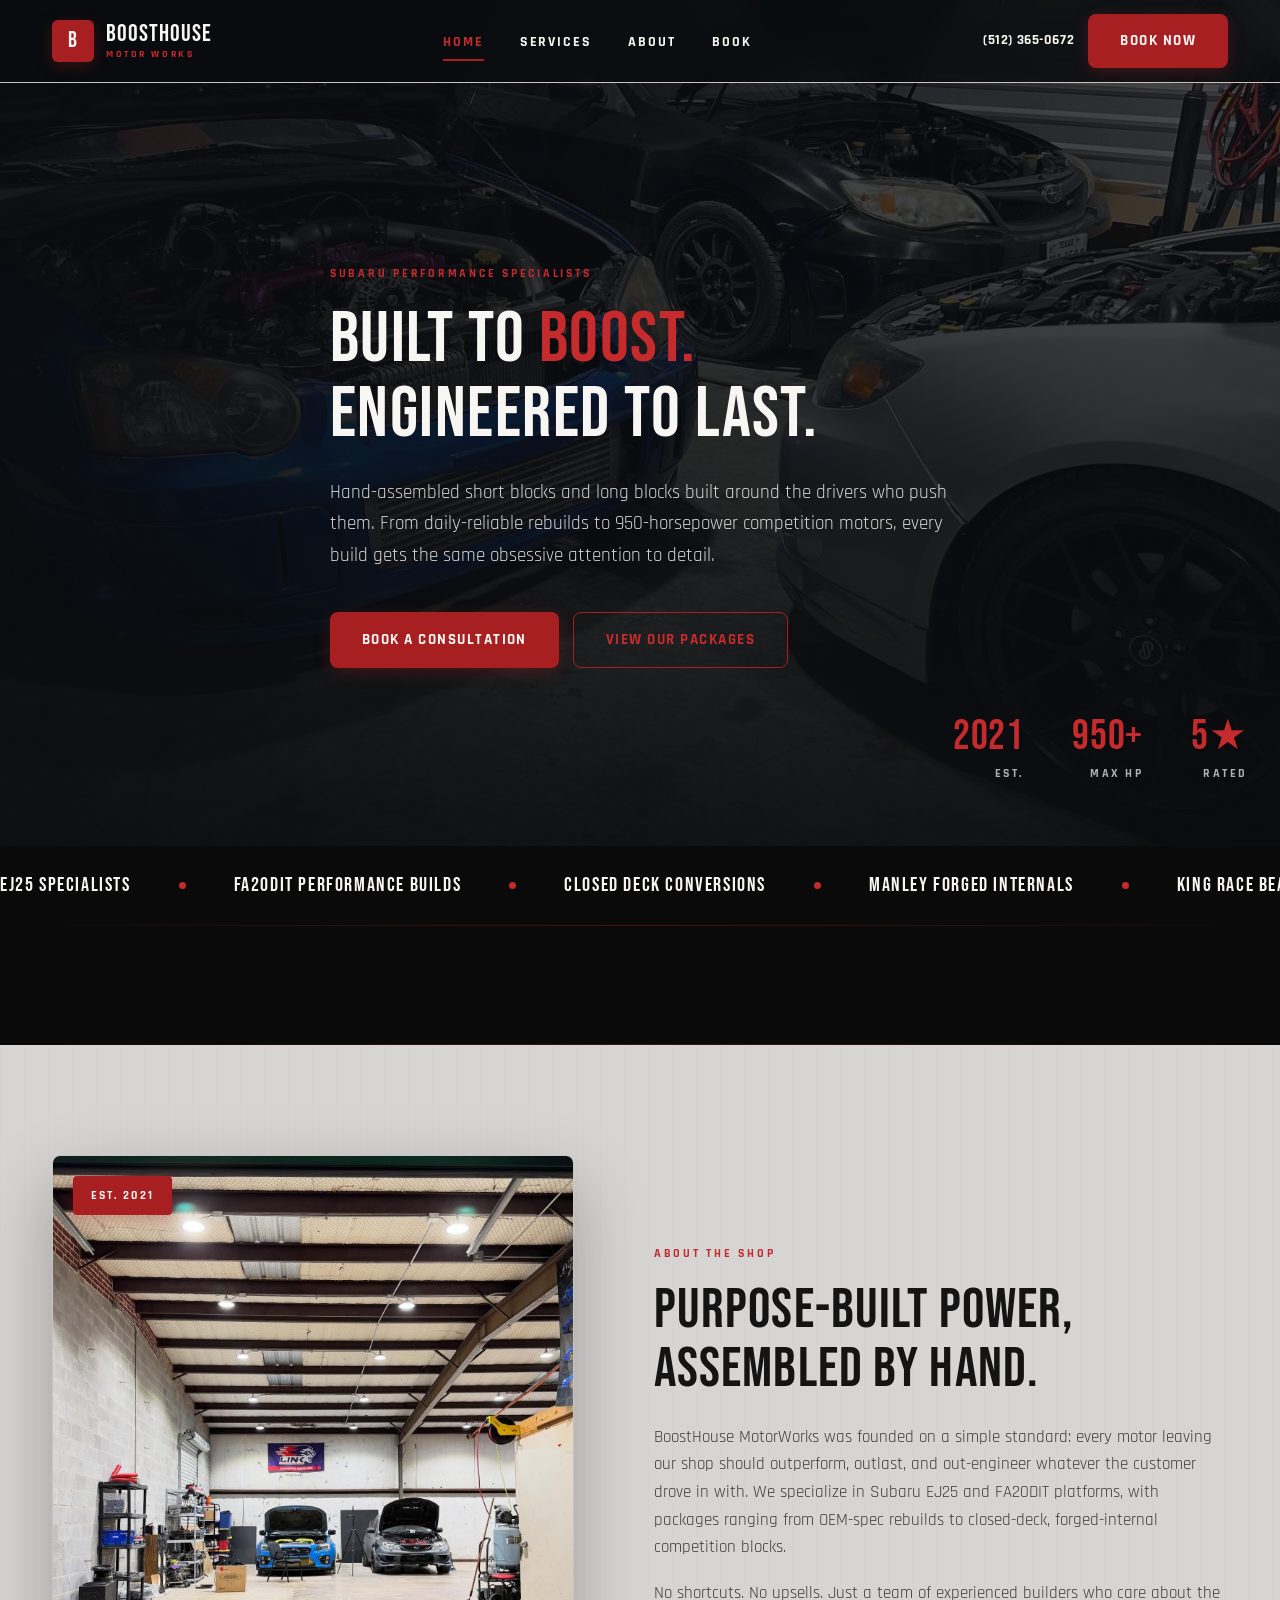
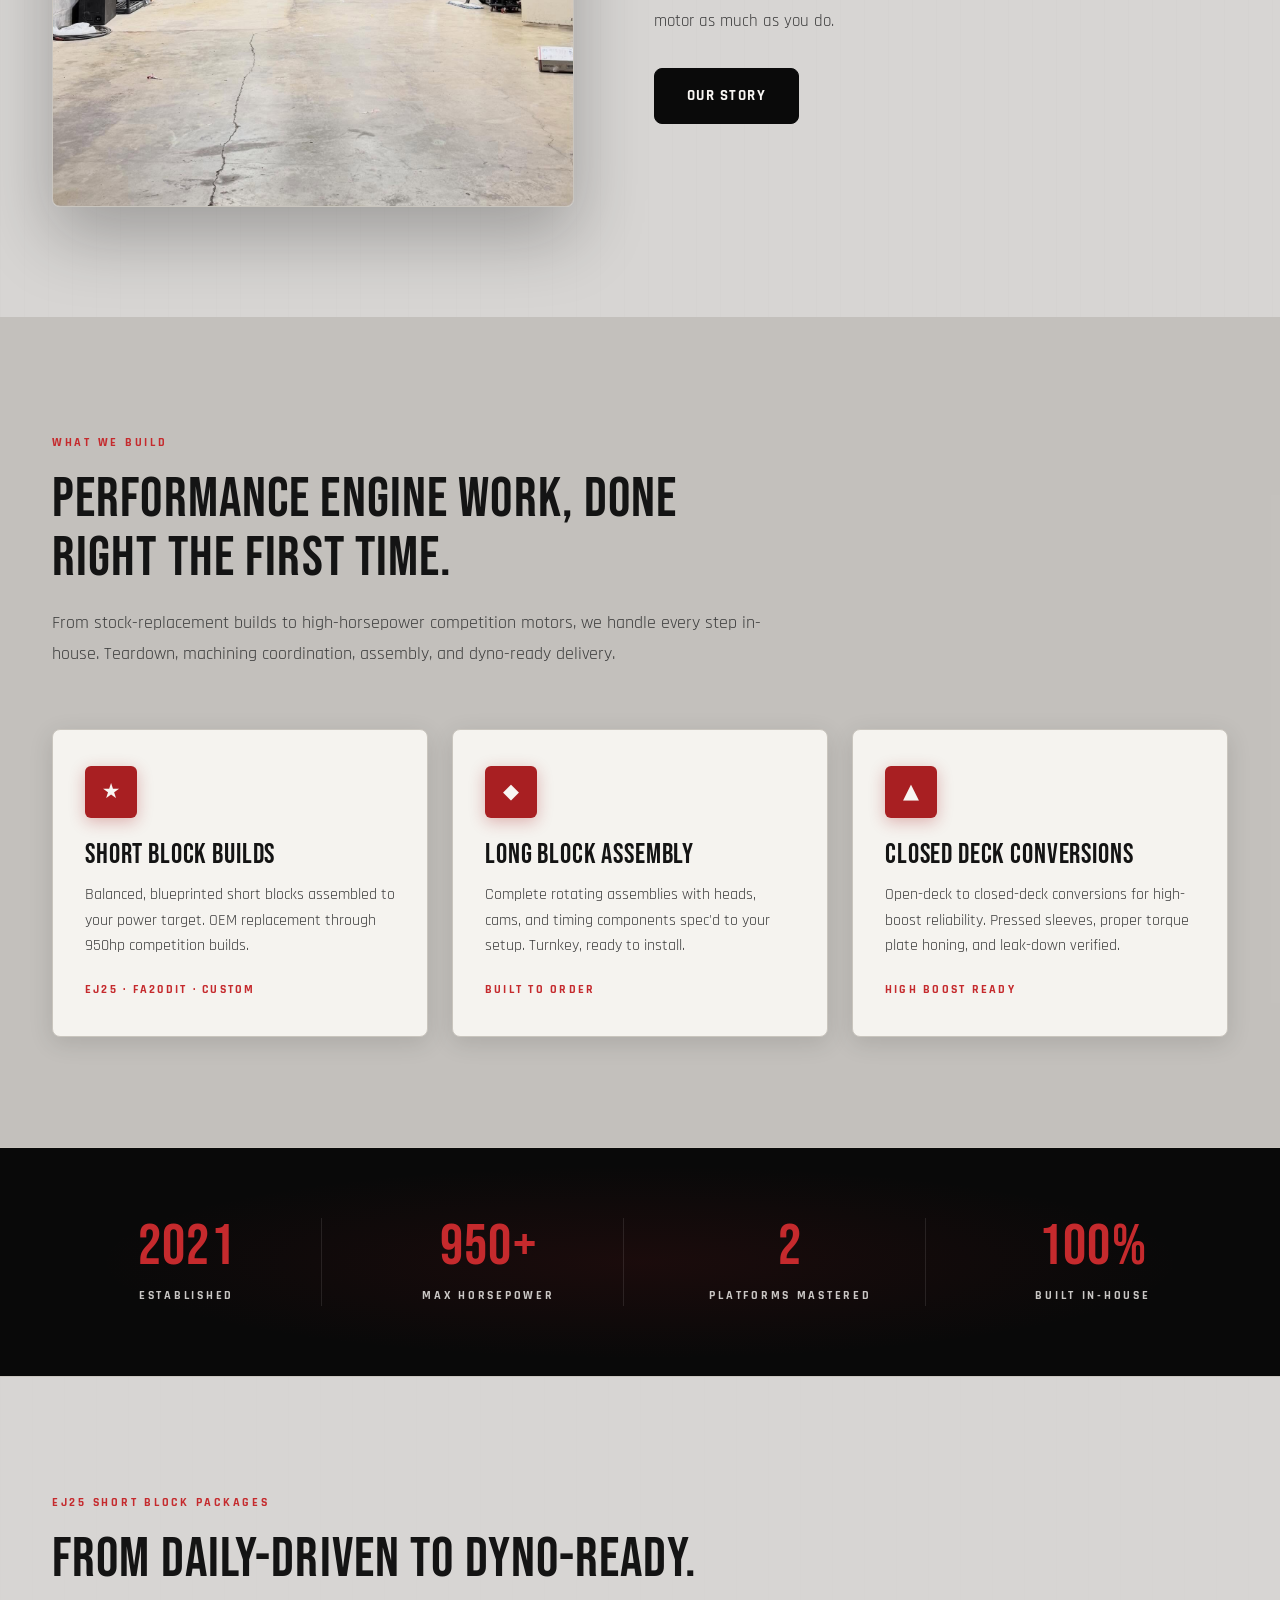
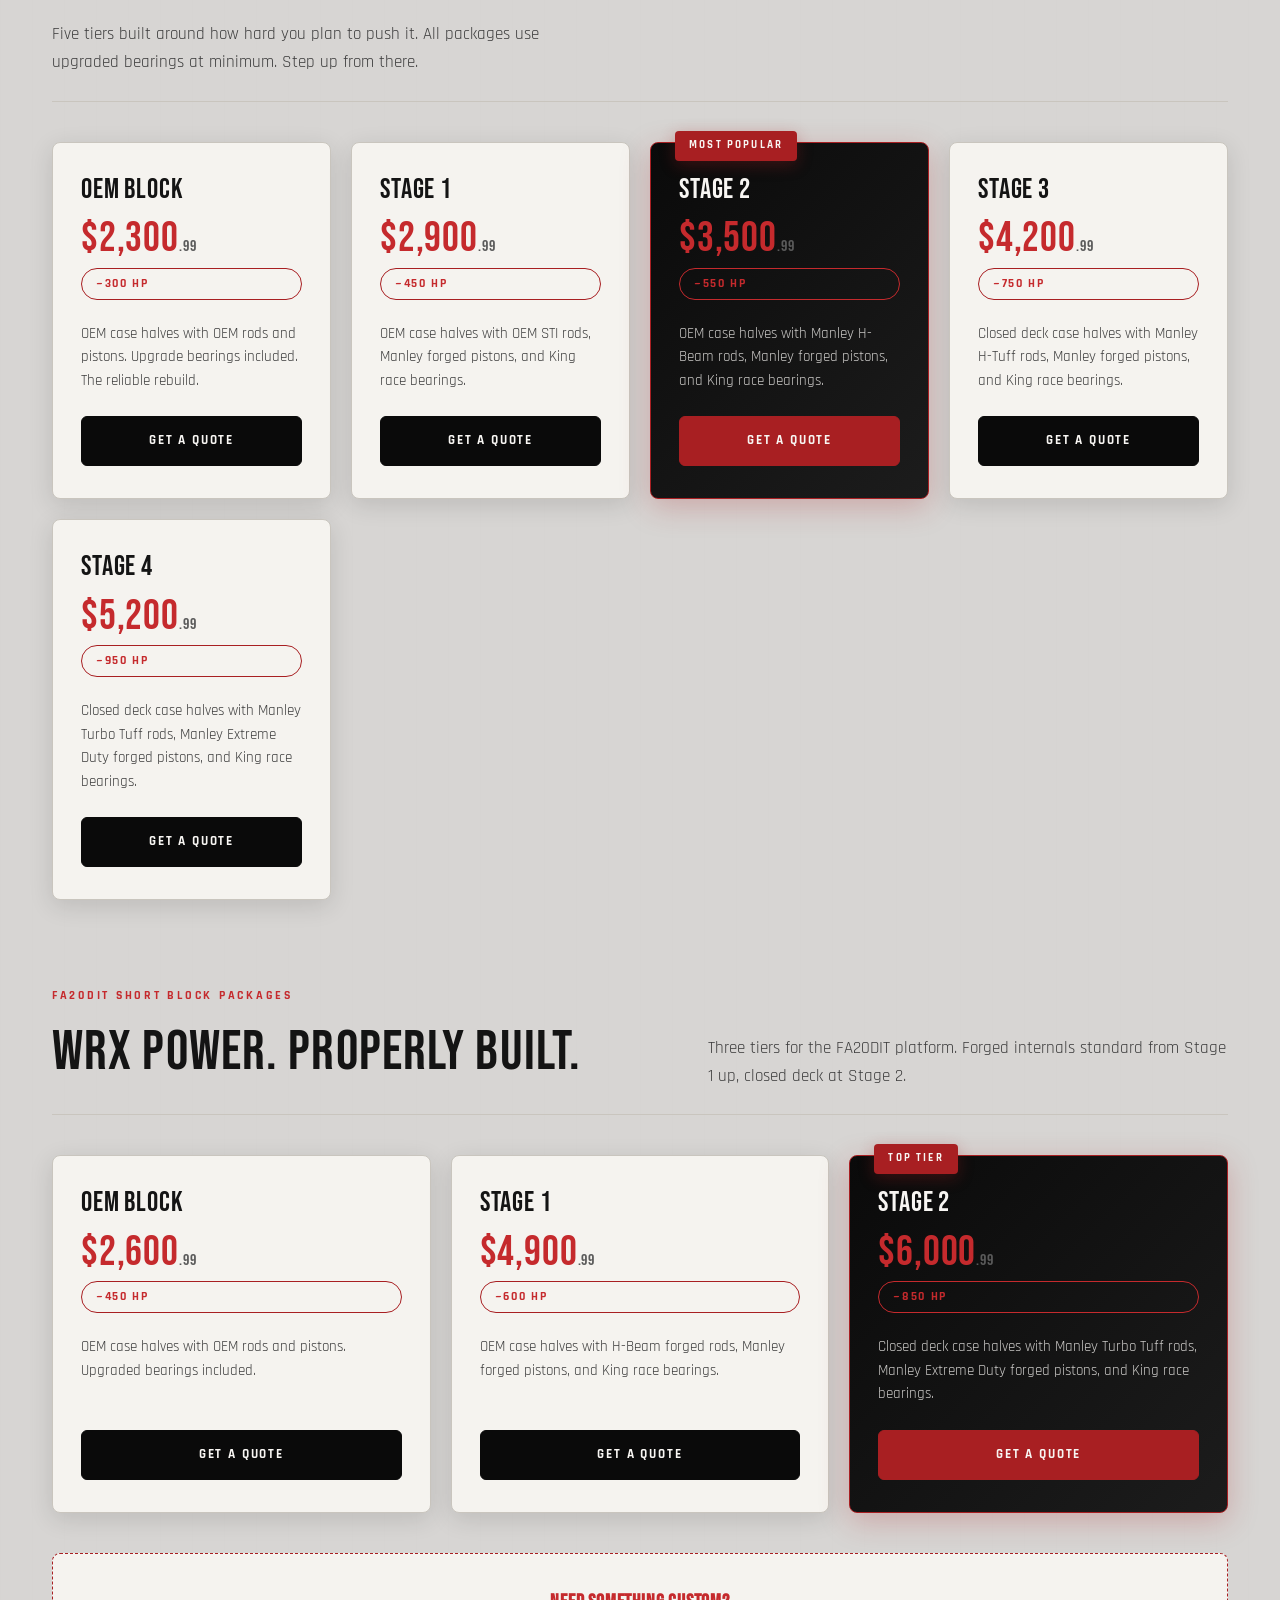
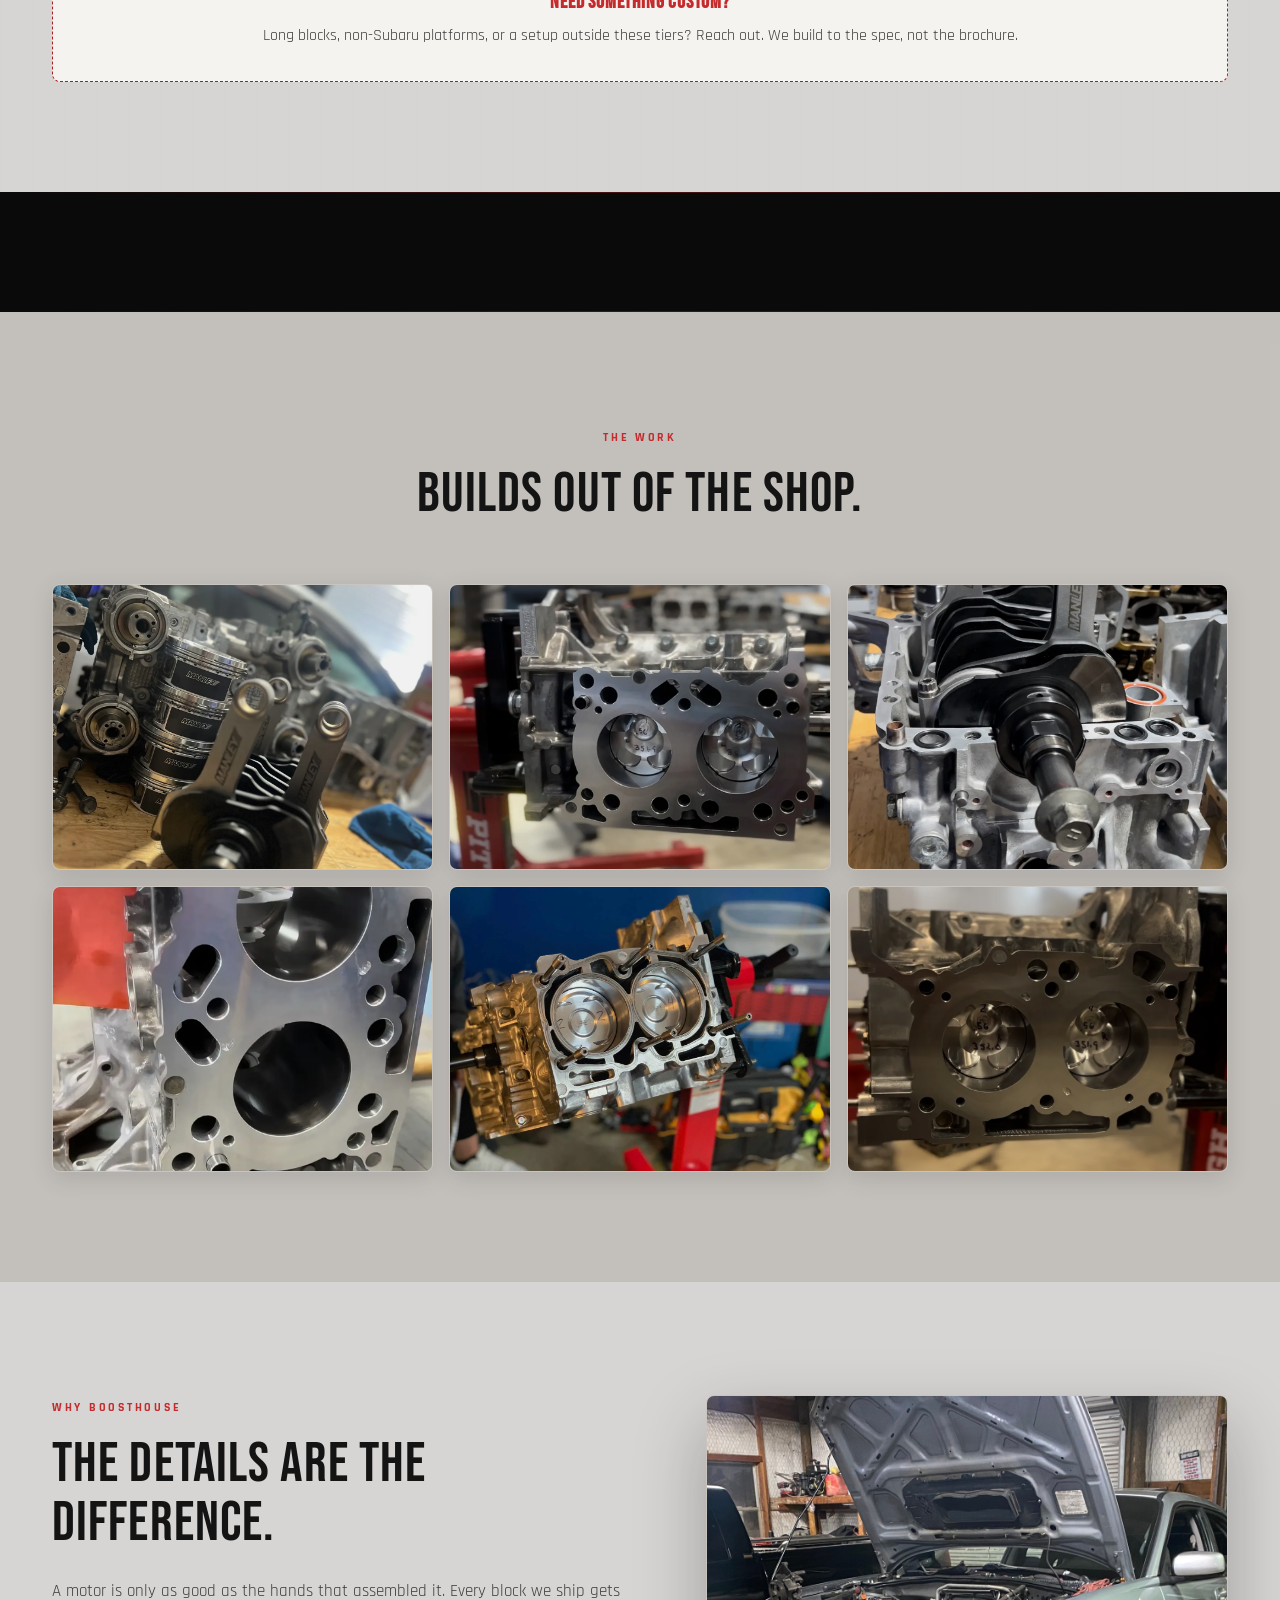
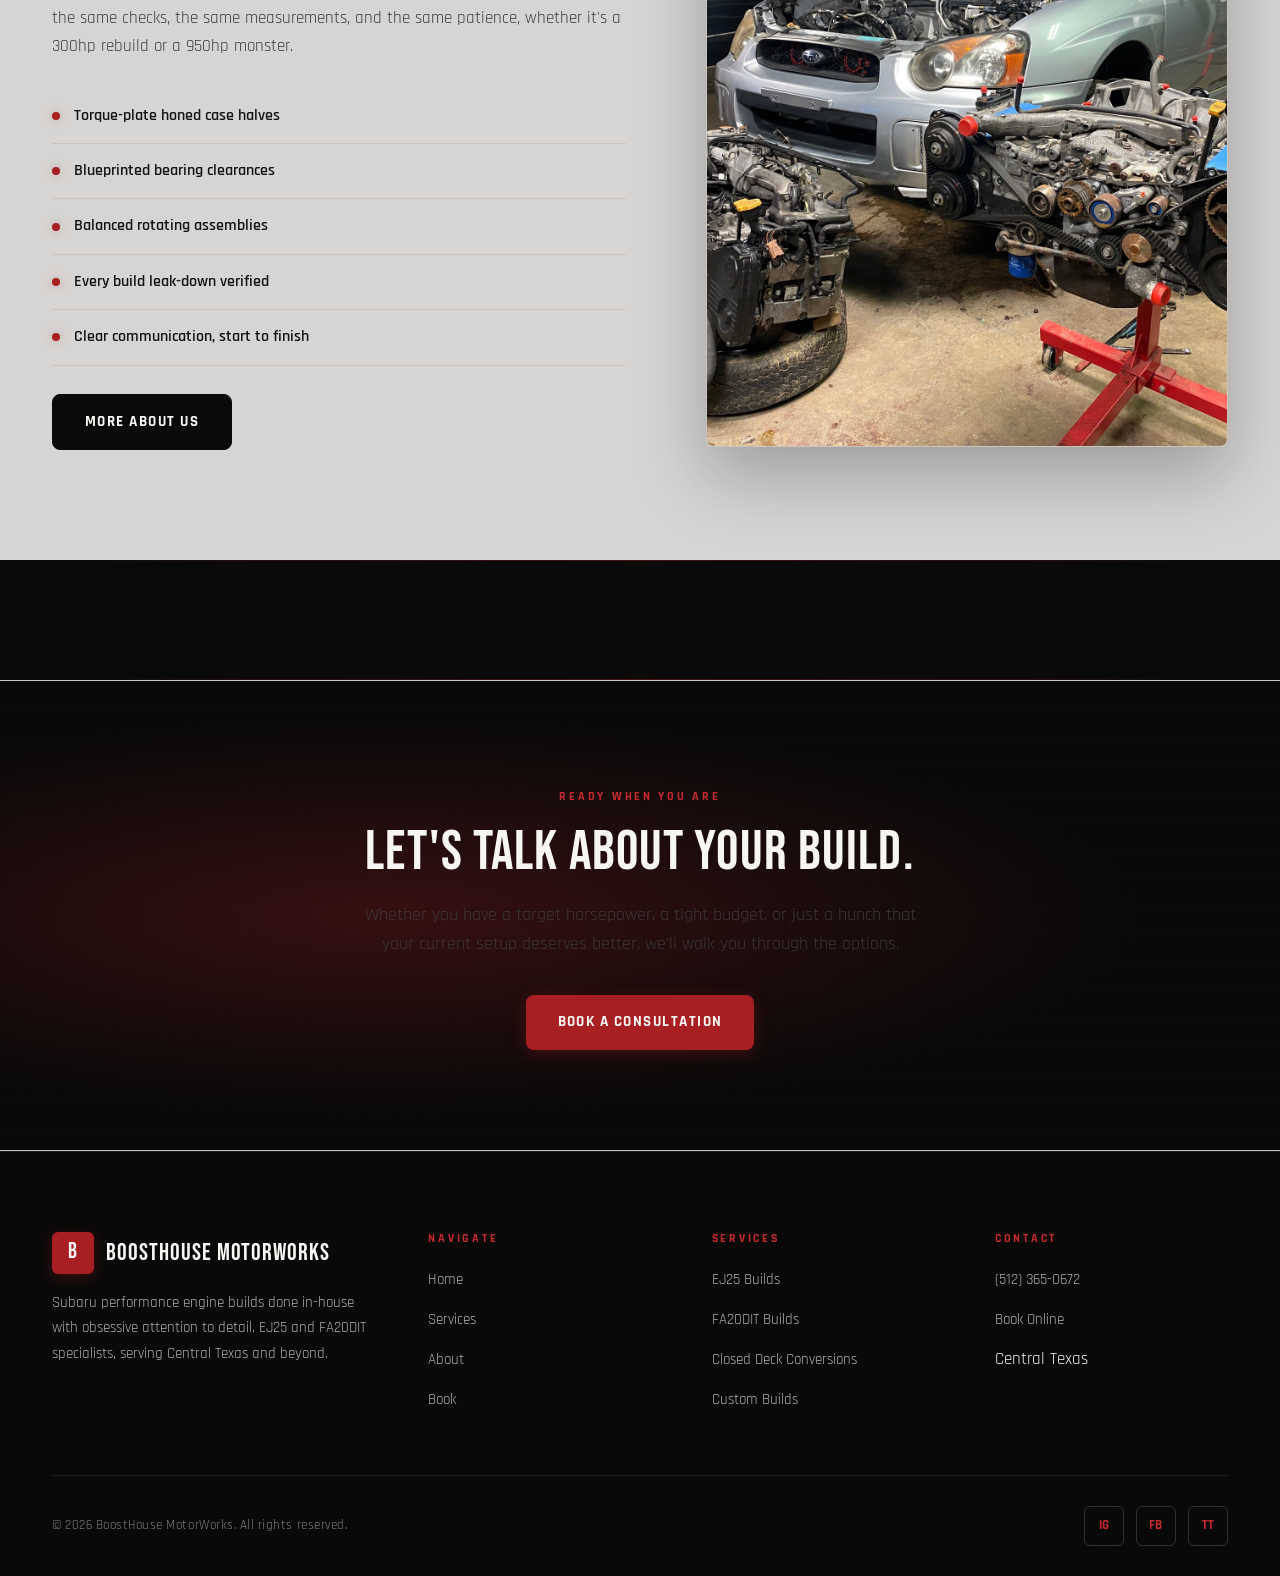
==== commit 0fb8d91a: "Update index.html" ====
--- a/index.html
+++ b/index.html
@@ -72,6 +72,8 @@
   </div>
 </div>
 
+<div class="divider"></div>
+
 <!-- Intro -->
 <section class="intro">
   <div class="container">
@@ -254,6 +256,8 @@
 
   </div>
 </section>
+
+<div class="divider"></div>
 
 <!-- Gallery -->
 <section class="gallery">
@@ -297,6 +301,8 @@
   </div>
 </section>
 
+<div class="divider"></div>
+
 <!-- CTA Strip -->
 <section class="cta-strip">
   <div class="container">
--- a/styles.css
+++ b/styles.css
@@ -6,35 +6,66 @@
 
 /* --- Design Tokens --- */
 :root {
-  /* Dark backgrounds (layered for depth) */
-  --carbon-black: #0a0c0f;
-  --carbon: #12151a;
-  --carbon-soft: #1a1e25;
-  --carbon-lift: #222730;
-  --carbon-line: #2d333d;
-
-  /* Copper accent */
-  --copper: #b56a3a;
-  --copper-bright: #d48354;
-  --copper-deep: #8a4d26;
-  --copper-glow: rgba(181, 106, 58, 0.35);
-
-  /* Text */
-  --text-bright: #f2efe8;
-  --text: #d9d5cc;
-  --text-muted: #9ca1ac;
-  --text-soft: #6d7482;
+  /* Deep black anchors (engine bay, drama moments) */
+  --black: #0a0a0a;
+  --black-soft: #141414;
+  --black-lift: #1c1c1c;
+
+  /* Chrome / light backgrounds (content sections) */
+  --chrome: #e8e6e3;
+  --chrome-dark: #d4d1cc;
+  --chrome-light: #f1efec;
+  --chrome-white: #f8f6f3;
+
+  /* Surface (cards on chrome) */
+  --surface: #f5f3ef;
+  --surface-lift: #ffffff;
+  --surface-line: #c9c5be;
+
+  /* Legacy mappings so existing class names keep working */
+  --carbon-black: var(--black);
+  --carbon: var(--black-soft);
+  --carbon-deep: var(--black);
+  --stone-dark: var(--chrome);
+  --stone: var(--chrome-dark);
+  --stone-soft: var(--chrome);
+  --stone-lift: var(--surface-lift);
+  --carbon-soft: var(--surface);
+  --carbon-lift: var(--surface-lift);
+  --carbon-line: var(--surface-line);
+
+  /* Muscle red accent */
+  --red: #a81f22;
+  --red-bright: #c52a2d;
+  --red-deep: #7e1618;
+  --red-glow: rgba(168, 31, 34, 0.28);
+
+  /* Legacy copper mapping to red */
+  --copper: var(--red);
+  --copper-bright: var(--red-bright);
+  --copper-deep: var(--red-deep);
+  --copper-glow: var(--red-glow);
+
+  /* Text (on chrome backgrounds = dark; on black = light) */
+  --ink: #141414;
+  --ink-muted: #3d3d3d;
+  --ink-soft: #5a5a5a;
+
+  --text-bright: #f8f6f3;
+  --text: #141414;
+  --text-muted: #3d3d3d;
+  --text-soft: #5a5a5a;
 
   /* Shadows */
-  --shadow-soft: 0 8px 28px rgba(0, 0, 0, 0.35);
-  --shadow-lift: 0 18px 50px rgba(0, 0, 0, 0.55);
-  --shadow-deep: 0 28px 70px rgba(0, 0, 0, 0.7);
-  --shadow-copper: 0 4px 16px rgba(181, 106, 58, 0.25);
-
-  /* Texture */
+  --shadow-soft: 0 6px 24px rgba(10, 10, 10, 0.12);
+  --shadow-lift: 0 16px 44px rgba(10, 10, 10, 0.18);
+  --shadow-deep: 0 28px 70px rgba(10, 10, 10, 0.28);
+  --shadow-copper: 0 4px 16px rgba(168, 31, 34, 0.3);
+
+  /* Chrome texture (subtle brushed metal effect) */
   --carbon-texture:
-    radial-gradient(circle at 25% 25%, rgba(255, 255, 255, 0.012) 1px, transparent 1.5px),
-    radial-gradient(circle at 75% 75%, rgba(255, 255, 255, 0.012) 1px, transparent 1.5px);
+    linear-gradient(90deg, rgba(0, 0, 0, 0.02) 1px, transparent 1px),
+    linear-gradient(rgba(255, 255, 255, 0.02) 1px, transparent 1px);
 
   /* Type */
   --font-display: 'Bebas Neue', 'Oswald', Impact, sans-serif;
@@ -53,11 +84,61 @@
   font-size: 17px;
   line-height: 1.65;
   color: var(--text);
-  background: var(--carbon-black);
+  background: var(--black);
   -webkit-font-smoothing: antialiased;
   overflow-x: hidden;
   font-weight: 400;
-}
+  position: relative;
+}
+/* Fixed background image (iOS-safe approach using body::before) */
+body::before {
+  content: '';
+  position: fixed;
+  top: 0;
+  left: 0;
+  right: 0;
+  bottom: 0;
+  background-image: url('assets/background.jpg');
+  background-size: cover;
+  background-position: center;
+  background-repeat: no-repeat;
+  z-index: -1;
+  will-change: transform;
+}
+/* Ensure everything sits above the background */
+.nav, .hero, .marquee, section, .footer, .booking-wrap, .thankyou, .divider {
+  position: relative;
+  z-index: 1;
+}
+
+/* Divider component - shows fixed background through between sections */
+.divider {
+  height: 120px;
+  background: transparent;
+  position: relative;
+  overflow: hidden;
+}
+.divider::before {
+  content: '';
+  position: absolute;
+  top: 0;
+  left: 0;
+  right: 0;
+  height: 1px;
+  background: linear-gradient(90deg, transparent 0%, var(--red) 50%, transparent 100%);
+  opacity: 0.4;
+}
+.divider::after {
+  content: '';
+  position: absolute;
+  bottom: 0;
+  left: 0;
+  right: 0;
+  height: 1px;
+  background: linear-gradient(90deg, transparent 0%, var(--red) 50%, transparent 100%);
+  opacity: 0.4;
+}
+
 img { max-width: 100%; display: block; }
 a { color: inherit; text-decoration: none; }
 button { font: inherit; cursor: pointer; border: none; background: none; color: inherit; }
@@ -65,11 +146,36 @@
 /* --- Typography --- */
 h1, h2, h3, h4 {
   font-family: var(--font-display);
-  color: var(--text-bright);
+  color: var(--ink);
   font-weight: 400;
   line-height: 1.05;
   letter-spacing: 0.01em;
   text-transform: uppercase;
+}
+
+/* Dark section typography overrides */
+.hero h1, .hero h2, .hero h3,
+.cta-strip h1, .cta-strip h2, .cta-strip h3,
+.stats-band h1, .stats-band h2, .stats-band h3,
+.about-hero h1, .about-hero h2,
+.services-hero h1, .services-hero h2,
+.thankyou h1, .thankyou h2,
+.footer h1, .footer h2, .footer h3, .footer h4,
+.nav h1, .nav h2,
+.marquee h1, .marquee h2,
+.info-panel h1, .info-panel h2, .info-panel h3,
+.booking-fallback h3 {
+  color: var(--text-bright);
+}
+.hero p, .hero .hero-sub,
+.cta-strip p,
+.about-hero p, .about-hero .lead,
+.services-hero p, .services-hero .lead,
+.thankyou p,
+.footer p,
+.info-panel p {
+  color: var(--text-bright);
+  opacity: 0.85;
 }
 h1 { font-size: clamp(2.8rem, 6vw, 4.5rem); letter-spacing: 0.02em; }
 h2 { font-size: clamp(2.2rem, 4.5vw, 3.5rem); letter-spacing: 0.02em; }
@@ -113,8 +219,8 @@
 }
 .btn-primary { background: var(--copper); color: var(--text-bright); box-shadow: var(--shadow-copper); }
 .btn-primary:hover { background: var(--copper-bright); transform: translateY(-2px); box-shadow: 0 8px 24px rgba(181, 106, 58, 0.45); }
-.btn-dark { background: var(--carbon-lift); color: var(--text-bright); border: 1px solid var(--carbon-line); }
-.btn-dark:hover { background: var(--carbon-soft); border-color: var(--copper); transform: translateY(-2px); }
+.btn-dark { background: var(--black); color: var(--text-bright); border: 1px solid var(--black); }
+.btn-dark:hover { background: var(--black-lift); border-color: var(--red); transform: translateY(-2px); }
 .btn-outline { border: 1.5px solid var(--copper); color: var(--copper-bright); background: transparent; }
 .btn-outline:hover { background: var(--copper); color: var(--text-bright); transform: translateY(-2px); }
 .btn-ghost { color: var(--text-bright); padding: 10px 16px; }
@@ -154,7 +260,7 @@
 .nav-links { display: flex; align-items: center; gap: 36px; list-style: none; }
 .nav-links a {
   font-family: var(--font-body); font-size: 0.88rem; font-weight: 700;
-  color: var(--text); letter-spacing: 0.14em; text-transform: uppercase;
+  color: var(--text-bright); letter-spacing: 0.14em; text-transform: uppercase;
   position: relative; padding: 6px 0; transition: color 0.2s ease;
 }
 .nav-links a:hover, .nav-links a.is-active { color: var(--copper-bright); }
@@ -196,7 +302,7 @@
 .hero h1 { color: var(--text-bright); margin-bottom: 24px; }
 .hero h1 em { font-style: normal; color: var(--copper-bright); }
 .hero-sub {
-  font-family: var(--font-body); font-size: 1.2rem; color: var(--text);
+  font-family: var(--font-body); font-size: 1.2rem; color: var(--text-bright); opacity: 0.9;
   line-height: 1.65; max-width: 620px; margin-bottom: 40px; font-weight: 400;
 }
 .hero-actions { display: flex; gap: 14px; flex-wrap: wrap; }
@@ -204,18 +310,18 @@
 .hero-stats div { text-align: right; }
 .hero-stats strong {
   display: block; font-family: var(--font-display); font-size: 2.6rem;
-  font-weight: 400; color: var(--copper-bright); line-height: 1; letter-spacing: 0.02em;
+  font-weight: 400; color: var(--red-bright); line-height: 1; letter-spacing: 0.02em;
 }
 .hero-stats span {
   font-family: var(--font-body); font-size: 0.72rem; text-transform: uppercase;
-  letter-spacing: 0.22em; font-weight: 700; color: var(--text-muted);
+  letter-spacing: 0.22em; font-weight: 700; color: var(--text-bright); opacity: 0.7;
   margin-top: 4px; display: inline-block;
 }
 
 /* --- Marquee --- */
 .marquee {
-  background: var(--carbon); color: var(--text-bright); padding: 22px 0;
-  overflow: hidden; border-top: 1px solid var(--carbon-line); border-bottom: 1px solid var(--carbon-line);
+  background: var(--black); color: var(--text-bright); padding: 22px 0;
+  overflow: hidden; border-top: 1px solid var(--black); border-bottom: 1px solid var(--black);
 }
 .marquee-track { display: flex; gap: 48px; animation: marquee 40s linear infinite; width: max-content; }
 .marquee:hover .marquee-track { animation-play-state: paused; }
@@ -224,12 +330,12 @@
   font-family: var(--font-display); font-size: 1.25rem; font-weight: 400;
   letter-spacing: 0.08em; text-transform: uppercase; white-space: nowrap; color: var(--text-bright);
 }
-.marquee-item::after { content: ''; width: 7px; height: 7px; border-radius: 50%; background: var(--copper); flex-shrink: 0; }
+.marquee-item::after { content: ''; width: 7px; height: 7px; border-radius: 50%; background: var(--red-bright); flex-shrink: 0; }
 @keyframes marquee { from { transform: translateX(0); } to { transform: translateX(-50%); } }
 @media (prefers-reduced-motion: reduce) { .marquee-track { animation: none; } }
 
 /* --- Intro Grid --- */
-.intro { background: var(--carbon-black); position: relative; }
+.intro { background: rgba(232, 230, 227, 0.93); position: relative; }
 .intro::before {
   content: ''; position: absolute; inset: 0;
   background: var(--carbon-texture); background-size: 24px 24px;
@@ -252,7 +358,7 @@
 .intro-content p { color: var(--text-muted); margin-bottom: 18px; font-size: 1.05rem; }
 
 /* --- Services Grid --- */
-.services { background: var(--carbon); position: relative; }
+.services { background: rgba(212, 209, 204, 0.92); position: relative; }
 .services-grid { display: grid; grid-template-columns: repeat(3, 1fr); gap: 24px; }
 .service-card {
   background: var(--carbon-soft); border: 1px solid var(--carbon-line);
@@ -274,7 +380,7 @@
   border-radius: 6px; display: flex; align-items: center; justify-content: center;
   margin-bottom: 22px; font-size: 1.3rem; box-shadow: var(--shadow-copper);
 }
-.service-card h3 { margin-bottom: 12px; color: var(--text-bright); }
+.service-card h3 { margin-bottom: 12px; color: var(--ink); }
 .service-card p { color: var(--text-muted); font-size: 0.98rem; margin-bottom: 20px; flex-grow: 1; }
 .service-card .card-footer {
   font-family: var(--font-body); font-size: 0.78rem; font-weight: 700;
@@ -282,7 +388,7 @@
 }
 
 /* --- Pricing Packages --- */
-.packages { background: var(--carbon-black); position: relative; }
+.packages { background: rgba(232, 230, 227, 0.93); position: relative; }
 .packages::before {
   content: ''; position: absolute; inset: 0;
   background: var(--carbon-texture); background-size: 32px 32px;
@@ -310,11 +416,15 @@
   border-color: var(--copper); box-shadow: var(--shadow-lift);
 }
 .package-card.featured {
-  background: linear-gradient(135deg, var(--carbon-lift) 0%, var(--carbon-soft) 100%);
-  border-color: var(--copper); box-shadow: 0 8px 30px rgba(181, 106, 58, 0.2);
-}
-.package-card.featured .package-cta { background: var(--copper); color: var(--text-bright); border-color: var(--copper); }
-.package-card.featured .package-cta:hover { background: var(--copper-bright); border-color: var(--copper-bright); }
+  background: linear-gradient(135deg, var(--black) 0%, var(--black-lift) 100%);
+  border-color: var(--red); box-shadow: 0 8px 30px rgba(168, 31, 34, 0.25);
+}
+.package-card.featured h3 { color: var(--text-bright); }
+.package-card.featured p { color: var(--text-bright); opacity: 0.8; }
+.package-card.featured .package-price { color: var(--red-bright); }
+.package-card.featured .package-hp { color: var(--red-bright); border-color: var(--red-bright); }
+.package-card.featured .package-cta { background: var(--red); color: var(--text-bright); border-color: var(--red); }
+.package-card.featured .package-cta:hover { background: var(--red-bright); border-color: var(--red-bright); }
 .package-card .featured-tag { display: none; }
 .package-card.featured .featured-tag {
   display: inline-block; position: absolute; top: -12px; left: 24px;
@@ -323,7 +433,7 @@
   letter-spacing: 0.2em; text-transform: uppercase; border-radius: 4px;
   box-shadow: var(--shadow-copper);
 }
-.package-card h3 { margin-bottom: 14px; color: var(--text-bright); }
+.package-card h3 { margin-bottom: 14px; color: var(--ink); }
 .package-card p { color: var(--text-muted); font-size: 0.92rem; line-height: 1.6; margin-bottom: 24px; flex-grow: 1; }
 .package-price {
   font-family: var(--font-display); font-size: 2.6rem; font-weight: 400;
@@ -337,12 +447,12 @@
 }
 .package-cta {
   display: block; text-align: center; padding: 13px 16px;
-  background: var(--carbon-lift); color: var(--text-bright);
-  border: 1px solid var(--carbon-line); border-radius: 6px;
+  background: var(--black); color: var(--text-bright);
+  border: 1px solid var(--black); border-radius: 6px;
   font-family: var(--font-body); font-weight: 700; font-size: 0.82rem;
   letter-spacing: 0.14em; text-transform: uppercase; transition: all 0.2s ease;
 }
-.package-cta:hover { background: var(--copper); border-color: var(--copper); transform: translateY(-1px); }
+.package-cta:hover { background: var(--red); border-color: var(--red); transform: translateY(-1px); }
 
 .custom-note {
   text-align: center; margin-top: 40px; padding: 32px;
@@ -357,8 +467,8 @@
 
 /* --- Stats Band --- */
 .stats-band {
-  background: var(--carbon); padding: 70px 0;
-  border-top: 1px solid var(--carbon-line); border-bottom: 1px solid var(--carbon-line);
+  background: rgba(10, 10, 10, 0.92); padding: 70px 0;
+  border-top: 1px solid var(--surface-line); border-bottom: 1px solid var(--surface-line);
   position: relative; overflow: hidden;
 }
 .stats-band::before {
@@ -371,20 +481,20 @@
   max-width: var(--container); margin: 0 auto; padding: 0 32px;
   position: relative; z-index: 1;
 }
-.stat { text-align: center; padding: 0 20px; border-right: 1px solid var(--carbon-line); }
+.stat { text-align: center; padding: 0 20px; border-right: 1px solid rgba(255, 255, 255, 0.1); }
 .stat:last-child { border-right: none; }
 .stat-num {
   font-family: var(--font-display); font-size: clamp(2.6rem, 4.5vw, 3.6rem);
-  font-weight: 400; color: var(--copper-bright); line-height: 1;
+  font-weight: 400; color: var(--red-bright); line-height: 1;
   margin-bottom: 10px; letter-spacing: 0.02em;
 }
 .stat-label {
   font-family: var(--font-body); font-size: 0.78rem; text-transform: uppercase;
-  letter-spacing: 0.22em; font-weight: 700; color: var(--text-muted);
+  letter-spacing: 0.22em; font-weight: 700; color: var(--text-bright); opacity: 0.8;
 }
 
 /* --- Gallery --- */
-.gallery { background: var(--carbon-black); }
+.gallery { background: rgba(212, 209, 204, 0.92); }
 .gallery-grid { display: grid; grid-template-columns: repeat(3, 1fr); gap: 16px; }
 .gallery-item {
   position: relative; aspect-ratio: 4 / 3; border-radius: var(--radius);
@@ -396,7 +506,7 @@
 .gallery-item:hover img { transform: scale(1.06); filter: brightness(1.05); }
 
 /* --- Feature Section --- */
-.feature { background: var(--carbon); overflow: hidden; position: relative; }
+.feature { background: rgba(232, 230, 227, 0.93); overflow: hidden; position: relative; }
 .feature-grid { display: grid; grid-template-columns: 1.1fr 1fr; gap: 80px; align-items: center; }
 .feature-content h2 { margin-bottom: 24px; }
 .feature-content p { color: var(--text-muted); margin-bottom: 18px; font-size: 1.05rem; }
@@ -418,7 +528,7 @@
 
 /* --- CTA Strip --- */
 .cta-strip {
-  background: var(--carbon-black); color: var(--text-bright);
+  background: rgba(10, 10, 10, 0.92); color: var(--text-bright);
   padding: 100px 0; text-align: center; position: relative; overflow: hidden;
   border-top: 1px solid var(--carbon-line); border-bottom: 1px solid var(--carbon-line);
 }
@@ -437,74 +547,74 @@
 .cta-strip p { color: var(--text-muted); max-width: 580px; margin: 0 auto 36px; font-size: 1.1rem; }
 
 /* --- Booking Page --- */
-.booking-wrap { padding-top: 130px; padding-bottom: 110px; background: var(--carbon-black); min-height: 80vh; }
+.booking-wrap { padding-top: 130px; padding-bottom: 110px; background: rgba(232, 230, 227, 0.93); min-height: 80vh; }
 .booking-grid { display: grid; grid-template-columns: 1.4fr 1fr; gap: 48px; align-items: start; }
 .booking-main h1 { margin-bottom: 16px; }
 .booking-main .lead { margin-bottom: 36px; }
 .booking-widget {
-  background: var(--carbon-soft); border: 1px solid var(--carbon-line);
+  background: var(--surface-lift); border: 1px solid var(--surface-line);
   border-radius: var(--radius); overflow: hidden; box-shadow: var(--shadow-soft);
   min-height: 700px; padding: 40px;
 }
-.booking-fallback { text-align: center; padding: 60px 20px; color: var(--text-muted); }
-.booking-fallback h3 { margin-bottom: 12px; color: var(--text-bright); }
+.booking-fallback { text-align: center; padding: 60px 20px; color: var(--ink-muted); }
+.booking-fallback h3 { margin-bottom: 12px; color: var(--ink); }
 .booking-fallback .btn { margin-top: 24px; }
 
 .info-panel {
-  background: var(--carbon-soft); color: var(--text-bright);
-  border: 1px solid var(--carbon-line); border-radius: var(--radius);
+  background: var(--black); color: var(--text-bright);
+  border: 1px solid var(--black); border-radius: var(--radius);
   padding: 40px 36px; position: sticky; top: 100px;
 }
 .info-panel h3 { color: var(--text-bright); margin-bottom: 24px; }
-.info-item { padding: 18px 0; border-bottom: 1px solid var(--carbon-line); }
+.info-item { padding: 18px 0; border-bottom: 1px solid rgba(255, 255, 255, 0.1); }
 .info-item:last-of-type { border-bottom: none; }
 .info-item .label {
   font-family: var(--font-body); font-size: 0.72rem; text-transform: uppercase;
-  letter-spacing: 0.2em; color: var(--copper-bright); font-weight: 700;
+  letter-spacing: 0.2em; color: var(--red-bright); font-weight: 700;
   margin-bottom: 8px; display: block;
 }
-.info-item .value { color: var(--text); font-size: 1rem; line-height: 1.55; }
-.info-item .value a { color: var(--text-bright); border-bottom: 1px dotted var(--text-soft); }
-.info-item .value a:hover { color: var(--copper-bright); border-color: var(--copper-bright); }
+.info-item .value { color: var(--text-bright); font-size: 1rem; line-height: 1.55; opacity: 0.85; }
+.info-item .value a { color: var(--text-bright); border-bottom: 1px dotted rgba(255, 255, 255, 0.4); opacity: 1; }
+.info-item .value a:hover { color: var(--red-bright); border-color: var(--red-bright); }
 
 /* --- Contact Form --- */
 .contact-form {
-  background: var(--carbon-soft); border: 1px solid var(--carbon-line);
+  background: var(--surface-lift); border: 1px solid var(--surface-line);
   border-radius: var(--radius); padding: 40px; box-shadow: var(--shadow-soft);
 }
 .form-row { margin-bottom: 20px; }
 .form-row label {
   display: block; font-family: var(--font-body); font-size: 0.78rem;
-  font-weight: 700; color: var(--copper-bright); margin-bottom: 8px;
+  font-weight: 700; color: var(--red); margin-bottom: 8px;
   letter-spacing: 0.14em; text-transform: uppercase;
 }
 .form-row input, .form-row select, .form-row textarea {
-  width: 100%; padding: 13px 16px; border: 1px solid var(--carbon-line);
-  border-radius: 6px; font: inherit; background: var(--carbon);
-  color: var(--text-bright); transition: border-color 0.2s ease, background 0.2s ease;
-}
-.form-row input::placeholder, .form-row textarea::placeholder { color: var(--text-soft); }
+  width: 100%; padding: 13px 16px; border: 1px solid var(--surface-line);
+  border-radius: 6px; font: inherit; background: var(--chrome-light);
+  color: var(--ink); transition: border-color 0.2s ease, background 0.2s ease;
+}
+.form-row input::placeholder, .form-row textarea::placeholder { color: var(--ink-soft); }
 .form-row input:focus, .form-row select:focus, .form-row textarea:focus {
-  outline: none; border-color: var(--copper); background: var(--carbon-black);
-  box-shadow: 0 0 0 3px rgba(181, 106, 58, 0.15);
+  outline: none; border-color: var(--red); background: var(--surface-lift);
+  box-shadow: 0 0 0 3px rgba(168, 31, 34, 0.12);
 }
 .form-row textarea { resize: vertical; min-height: 140px; }
 .form-grid-2 { display: grid; grid-template-columns: 1fr 1fr; gap: 16px; }
 
 /* --- Hours Table --- */
 .hours-table { width: 100%; border-collapse: collapse; }
-.hours-table td { padding: 11px 0; border-bottom: 1px solid var(--carbon-line); font-size: 0.95rem; }
+.hours-table td { padding: 11px 0; border-bottom: 1px solid rgba(255, 255, 255, 0.1); font-size: 0.95rem; }
 .hours-table tr:last-child td { border-bottom: none; }
 .hours-table td:first-child {
-  font-family: var(--font-body); font-weight: 700; color: var(--copper-bright);
+  font-family: var(--font-body); font-weight: 700; color: var(--red-bright);
   letter-spacing: 0.14em; text-transform: uppercase; font-size: 0.85rem;
 }
-.hours-table td:last-child { text-align: right; color: var(--text); }
-.hours-table .closed { color: var(--text-soft); }
+.hours-table td:last-child { text-align: right; color: var(--text-bright); opacity: 0.85; }
+.hours-table .closed { color: var(--text-bright); opacity: 0.5; }
 
 /* --- About Page --- */
 .about-hero {
-  padding: 180px 0 100px; background: var(--carbon-black);
+  padding: 180px 0 100px; background: rgba(10, 10, 10, 0.92);
   border-bottom: 1px solid var(--carbon-line); position: relative; overflow: hidden;
 }
 .about-hero::before {
@@ -515,7 +625,7 @@
 .about-hero .container { position: relative; z-index: 1; }
 .about-hero-grid { display: grid; grid-template-columns: 1fr 1fr; gap: 70px; align-items: center; }
 .about-hero h1 { margin-bottom: 24px; }
-.about-hero .lead { margin-bottom: 16px; color: var(--text); }
+.about-hero .lead { margin-bottom: 16px; }
 .about-hero-media {
   aspect-ratio: 1; border-radius: var(--radius); overflow: hidden;
   box-shadow: var(--shadow-deep); border: 1px solid var(--carbon-line);
@@ -535,7 +645,7 @@
   font-family: var(--font-display); font-size: 3rem; font-weight: 400;
   color: var(--copper); line-height: 1; margin-bottom: 20px; letter-spacing: 0.02em;
 }
-.value-card h3 { margin-bottom: 12px; color: var(--text-bright); }
+.value-card h3 { margin-bottom: 12px; color: var(--ink); }
 .value-card p { color: var(--text-muted); font-size: 0.98rem; line-height: 1.65; }
 
 /* --- Services Page Hero --- */
@@ -559,7 +669,7 @@
 .services-hero h1 { margin-bottom: 20px; color: var(--text-bright); }
 .services-hero .lead { max-width: 700px; margin: 0 auto; }
 
-.process { background: var(--carbon); }
+.process { background: rgba(212, 209, 204, 0.92); }
 .process-grid {
   display: grid; grid-template-columns: repeat(4, 1fr); gap: 24px;
   counter-reset: step; margin-top: 20px;
@@ -582,13 +692,13 @@
   font-family: var(--font-display); font-weight: 400; font-size: 1.1rem;
   letter-spacing: 0.04em; box-shadow: var(--shadow-copper);
 }
-.process-step h3 { margin: 16px 0 10px; color: var(--text-bright); }
+.process-step h3 { margin: 16px 0 10px; color: var(--ink); }
 .process-step p { color: var(--text-muted); font-size: 0.94rem; line-height: 1.6; }
 
 /* --- Footer --- */
 .footer {
-  background: var(--carbon-black); color: var(--text-muted);
-  padding: 80px 0 30px; border-top: 1px solid var(--carbon-line);
+  background: rgba(10, 10, 10, 0.94); color: var(--text-bright);
+  padding: 80px 0 30px; border-top: 1px solid var(--black-lift);
 }
 .footer-grid { display: grid; grid-template-columns: 1.4fr 1fr 1fr 1fr; gap: 50px; margin-bottom: 50px; }
 .footer-brand {
@@ -597,26 +707,27 @@
   margin-bottom: 16px; letter-spacing: 0.04em; text-transform: uppercase;
 }
 .footer-col h4 {
-  color: var(--copper-bright); font-family: var(--font-body); font-size: 0.78rem;
+  color: var(--red-bright); font-family: var(--font-body); font-size: 0.78rem;
   font-weight: 700; text-transform: uppercase; letter-spacing: 0.22em; margin-bottom: 20px;
 }
 .footer-col ul { list-style: none; }
 .footer-col li { margin-bottom: 12px; }
-.footer-col a { color: var(--text-muted); font-size: 0.94rem; transition: color 0.2s ease; }
-.footer-col a:hover { color: var(--copper-bright); }
-.footer-about p { color: var(--text-muted); font-size: 0.94rem; line-height: 1.7; margin-bottom: 20px; }
+.footer-col a { color: var(--text-bright); opacity: 0.7; font-size: 0.94rem; transition: all 0.2s ease; }
+.footer-col a:hover { color: var(--red-bright); opacity: 1; }
+.footer-about p { color: var(--text-bright); opacity: 0.7; font-size: 0.94rem; line-height: 1.7; margin-bottom: 20px; }
 .footer-bottom {
   display: flex; justify-content: space-between; align-items: center;
-  padding-top: 30px; border-top: 1px solid var(--carbon-line);
+  padding-top: 30px; border-top: 1px solid rgba(255, 255, 255, 0.08);
   flex-wrap: wrap; gap: 20px;
 }
-.footer-bottom p { font-size: 0.82rem; color: var(--text-soft); letter-spacing: 0.04em; }
+.footer-bottom p { font-size: 0.82rem; color: var(--text-bright); opacity: 0.5; letter-spacing: 0.04em; }
 .footer-social { display: flex; gap: 12px; }
 .footer-social a {
-  width: 40px; height: 40px; border: 1px solid var(--carbon-line);
+  width: 40px; height: 40px; border: 1px solid rgba(255, 255, 255, 0.15);
   border-radius: 6px; display: flex; align-items: center; justify-content: center;
-  color: var(--copper-bright); font-family: var(--font-body);
+  color: var(--red-bright); font-family: var(--font-body);
   font-weight: 700; font-size: 0.82rem; letter-spacing: 0.02em; transition: all 0.2s ease;
+  opacity: 1;
 }
 .footer-social a:hover {
   background: var(--copper); color: var(--text-bright);
@@ -626,7 +737,7 @@
 /* --- Thank You --- */
 .thankyou {
   min-height: 90vh; display: flex; align-items: center; justify-content: center;
-  text-align: center; padding: 180px 0 110px; background: var(--carbon-black);
+  text-align: center; padding: 180px 0 110px; background: rgba(10, 10, 10, 0.92);
   position: relative; overflow: hidden;
 }
 .thankyou::before {
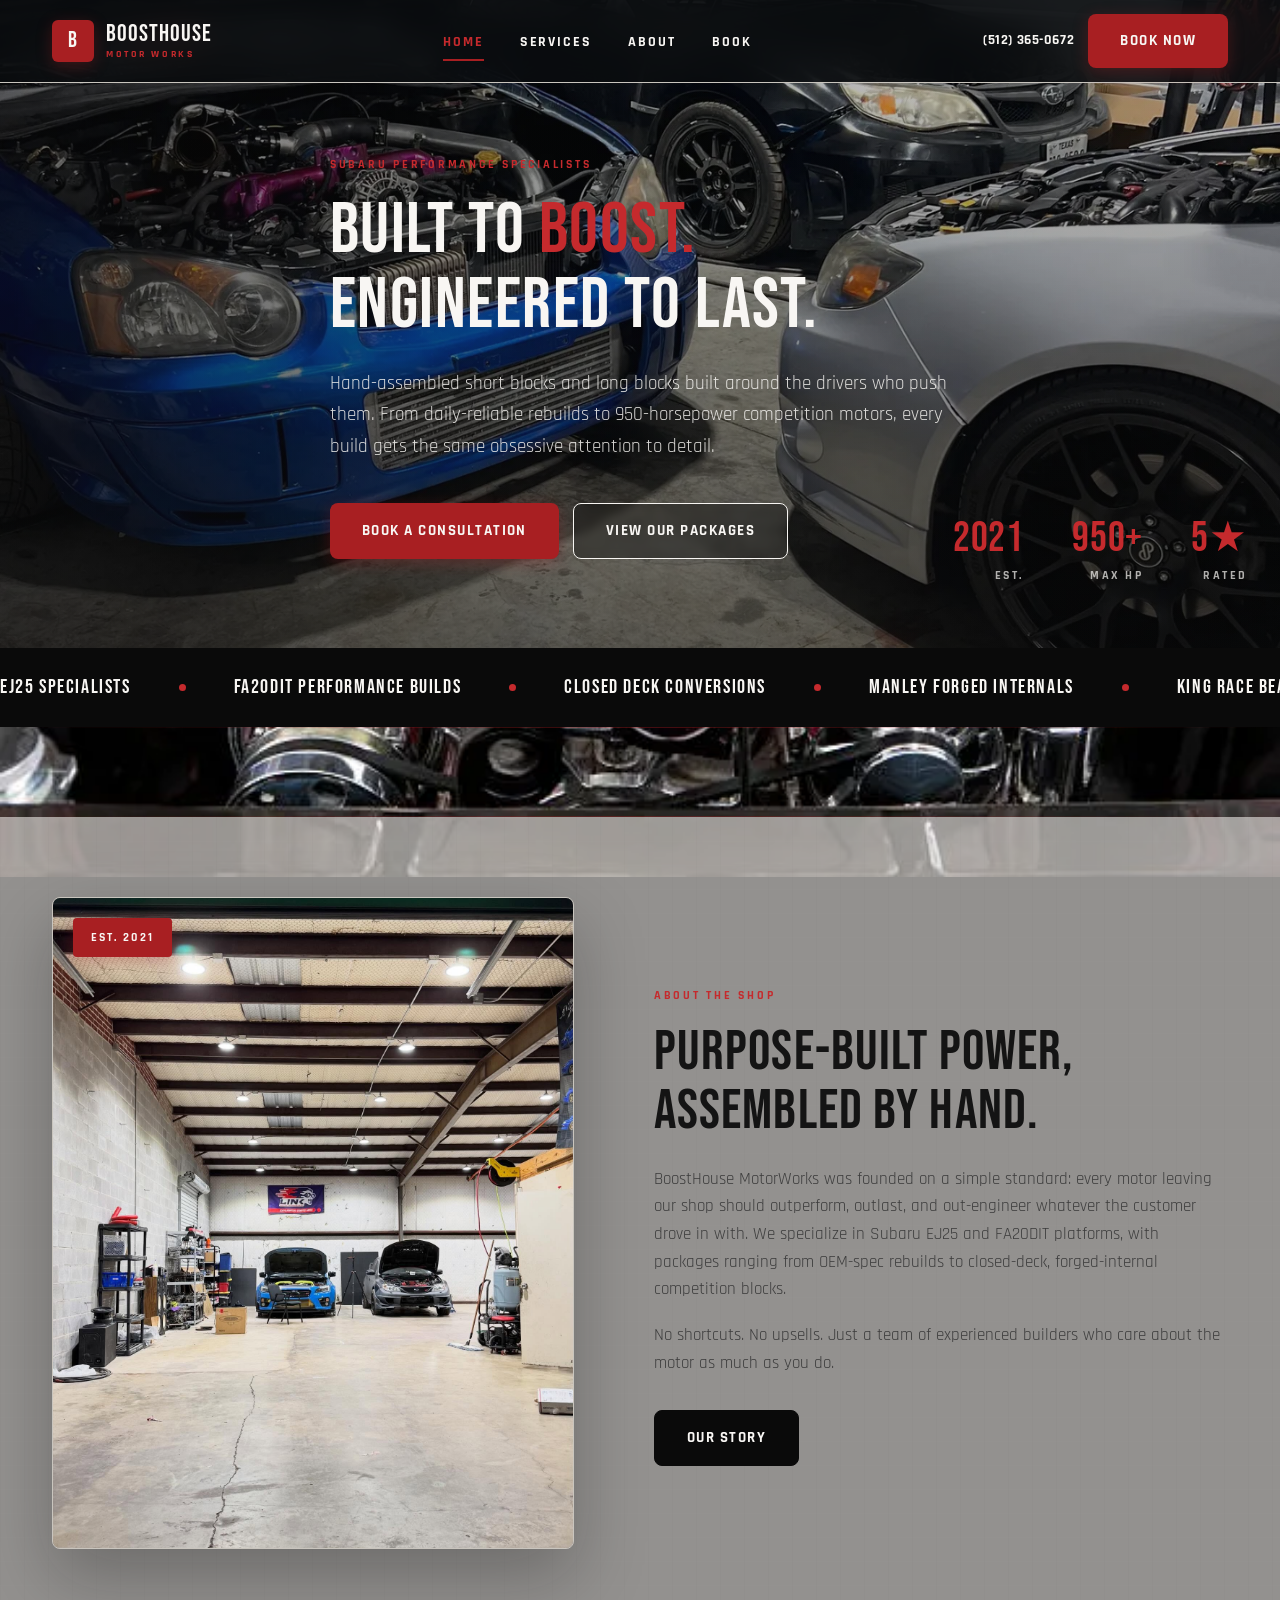
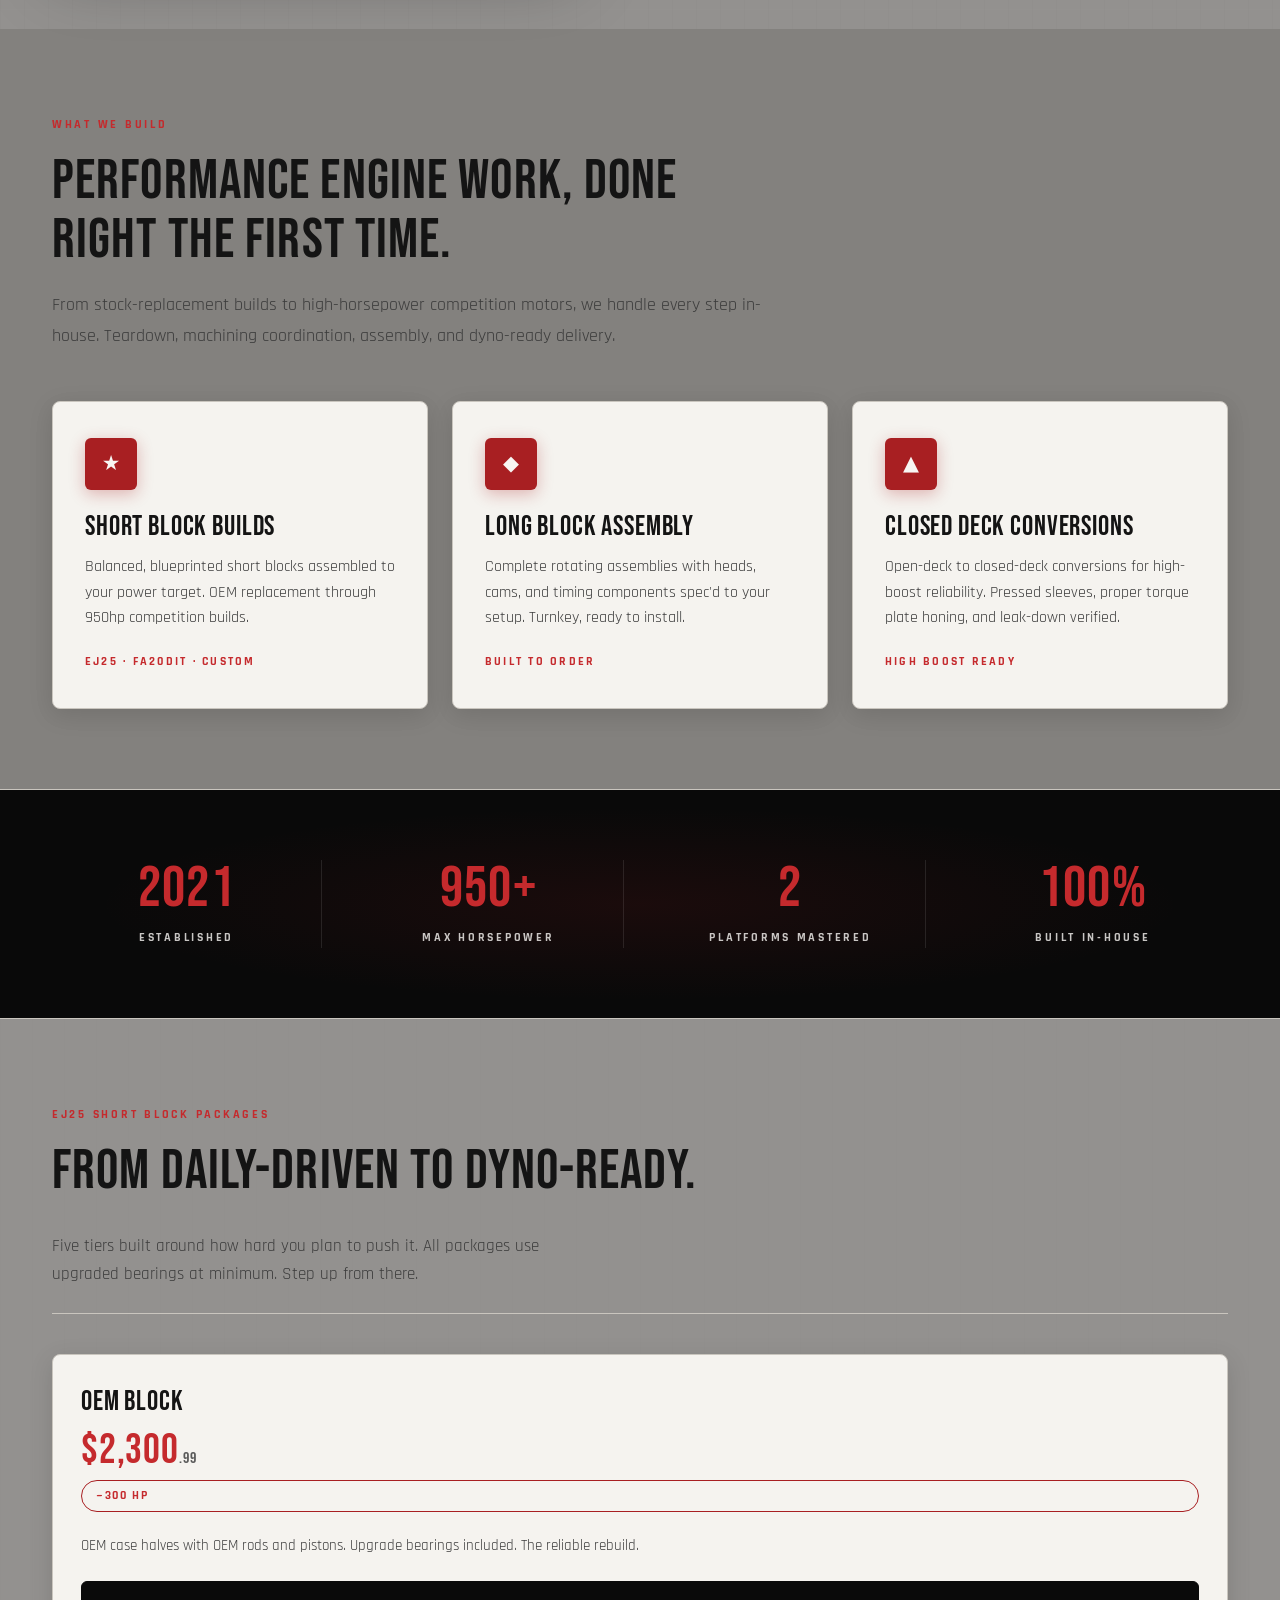
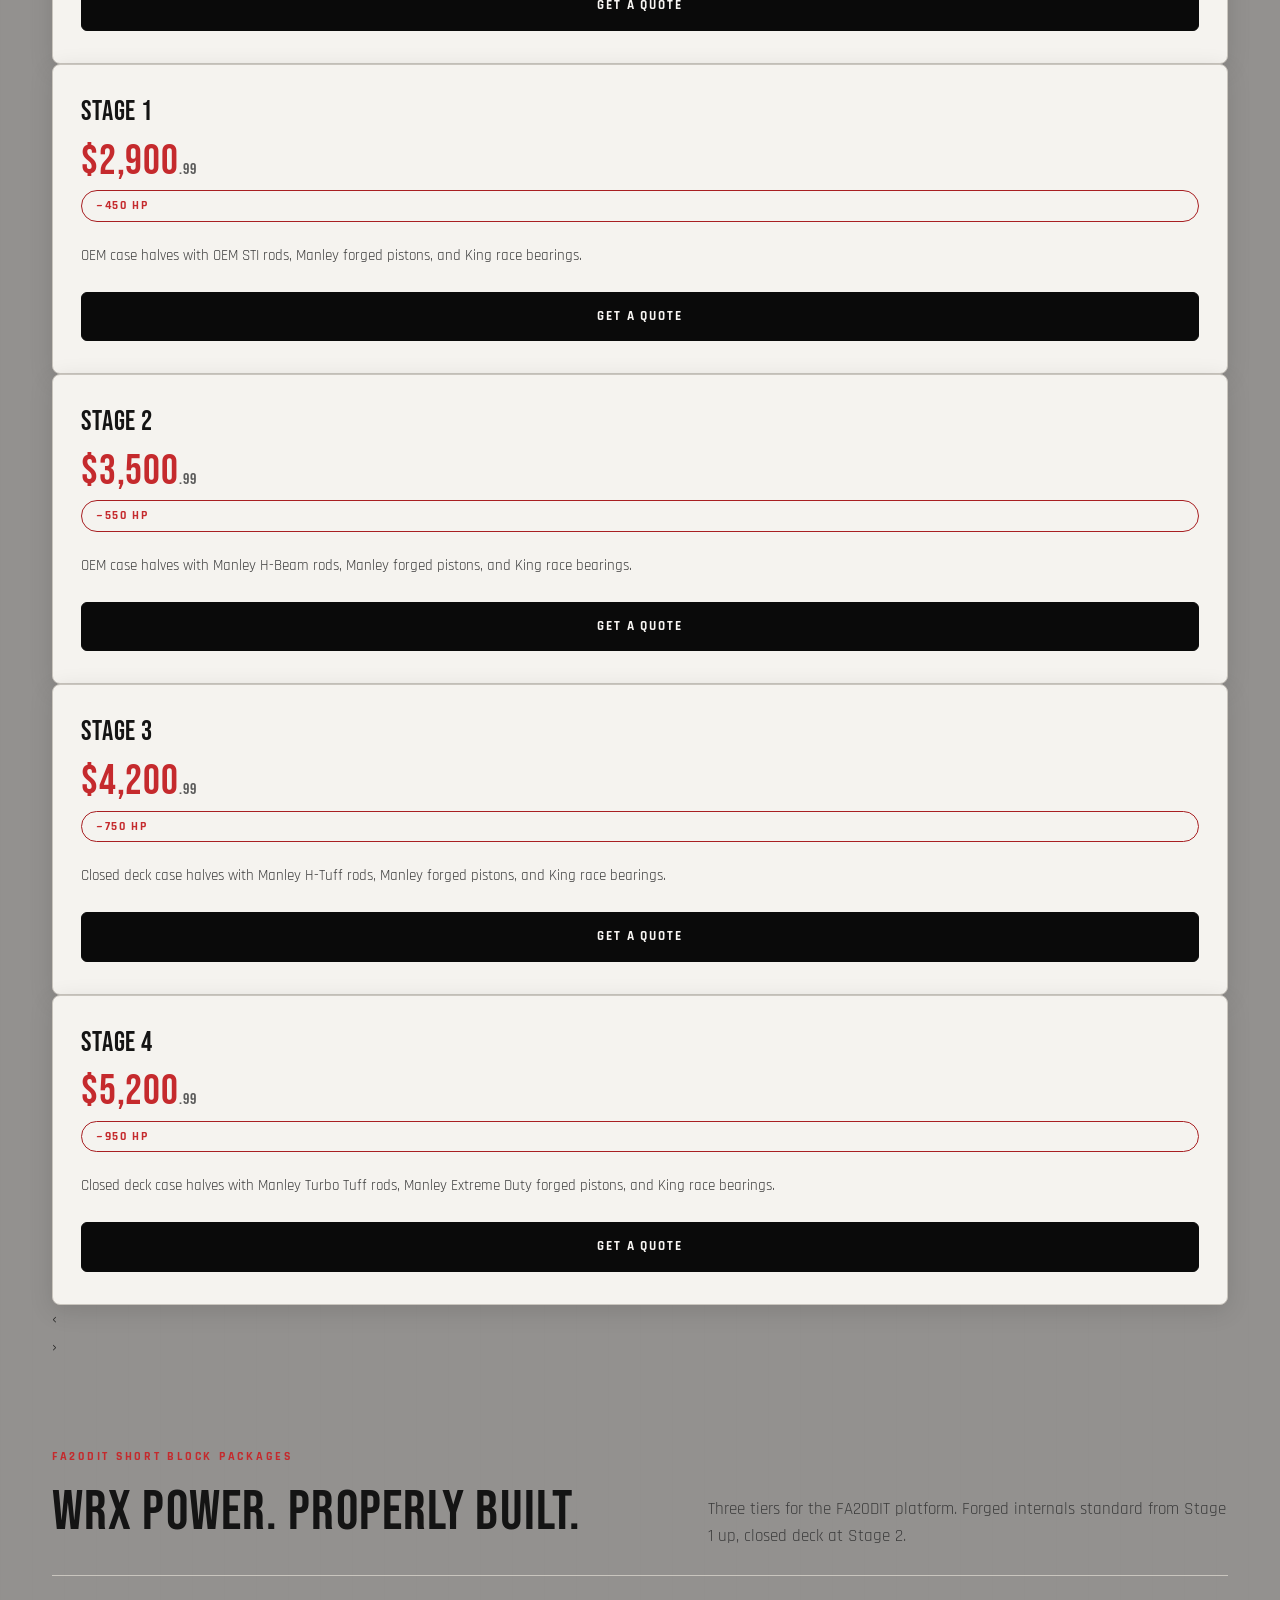
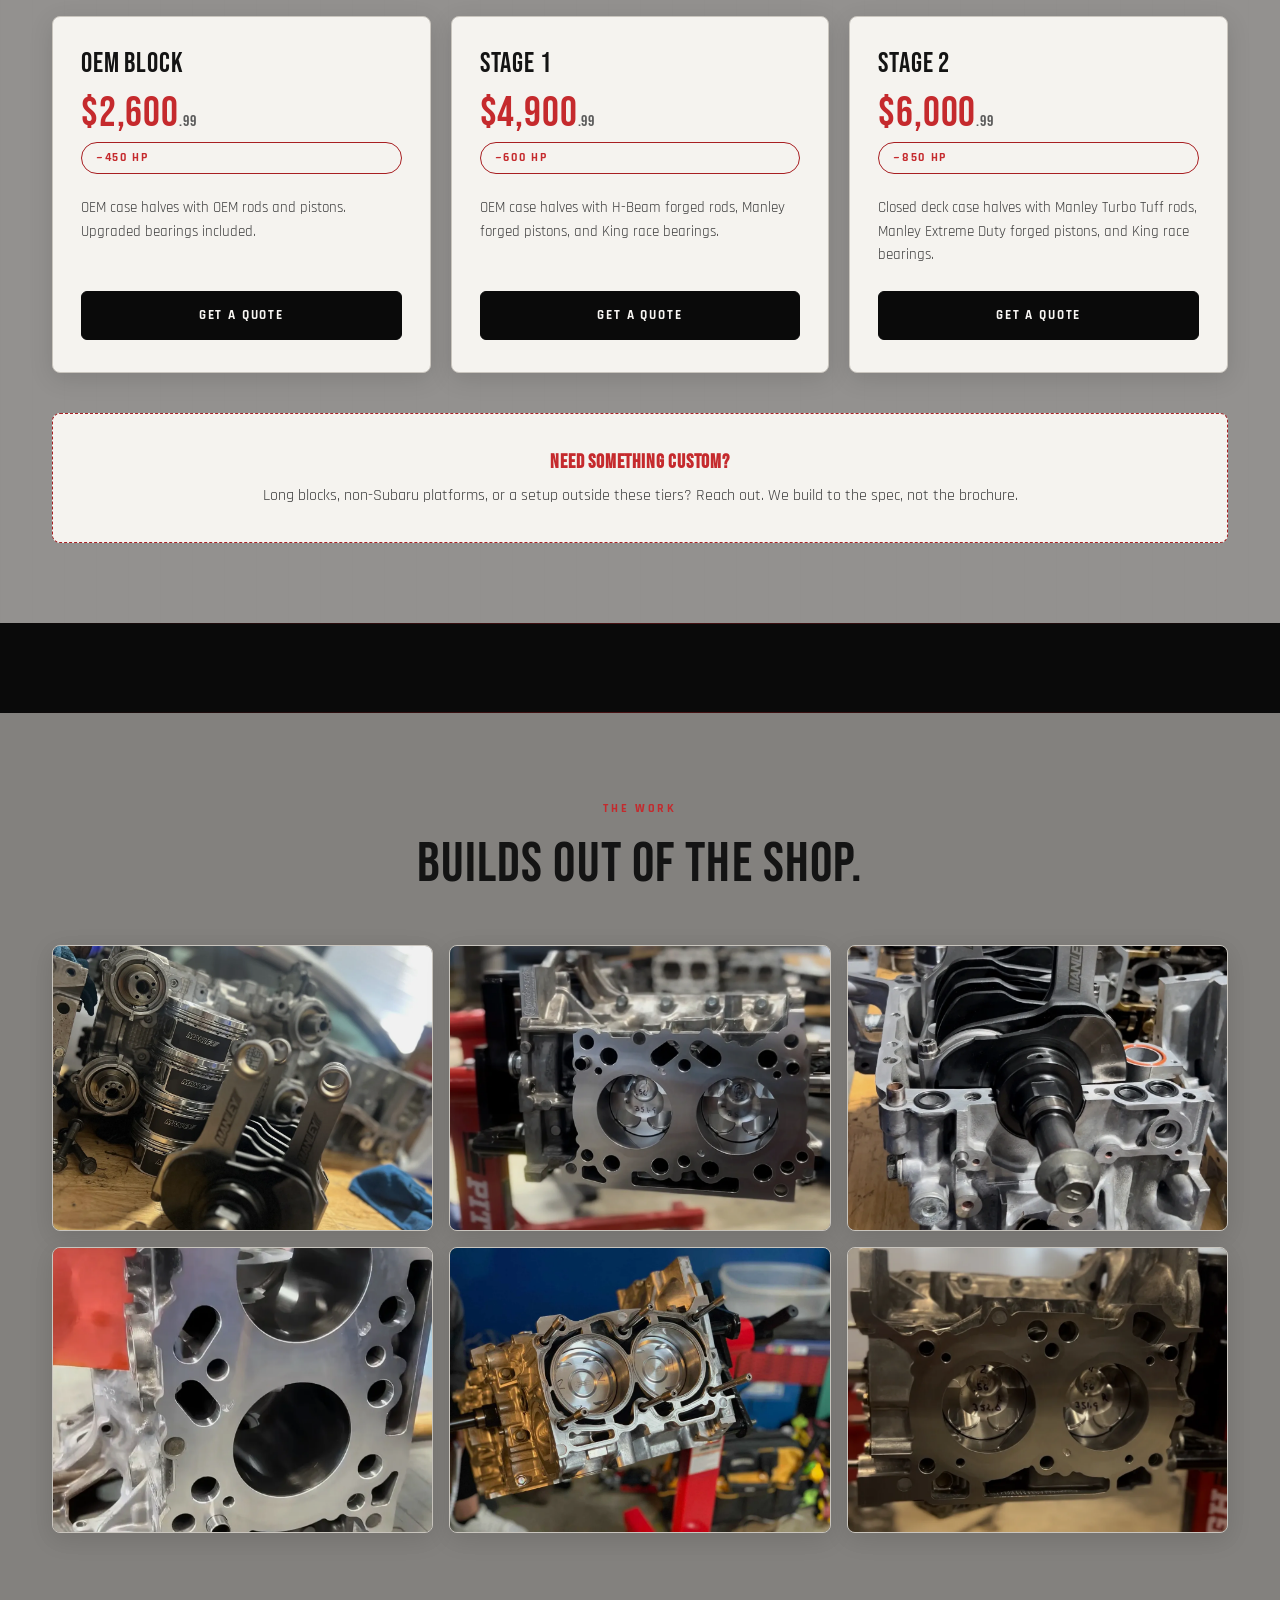
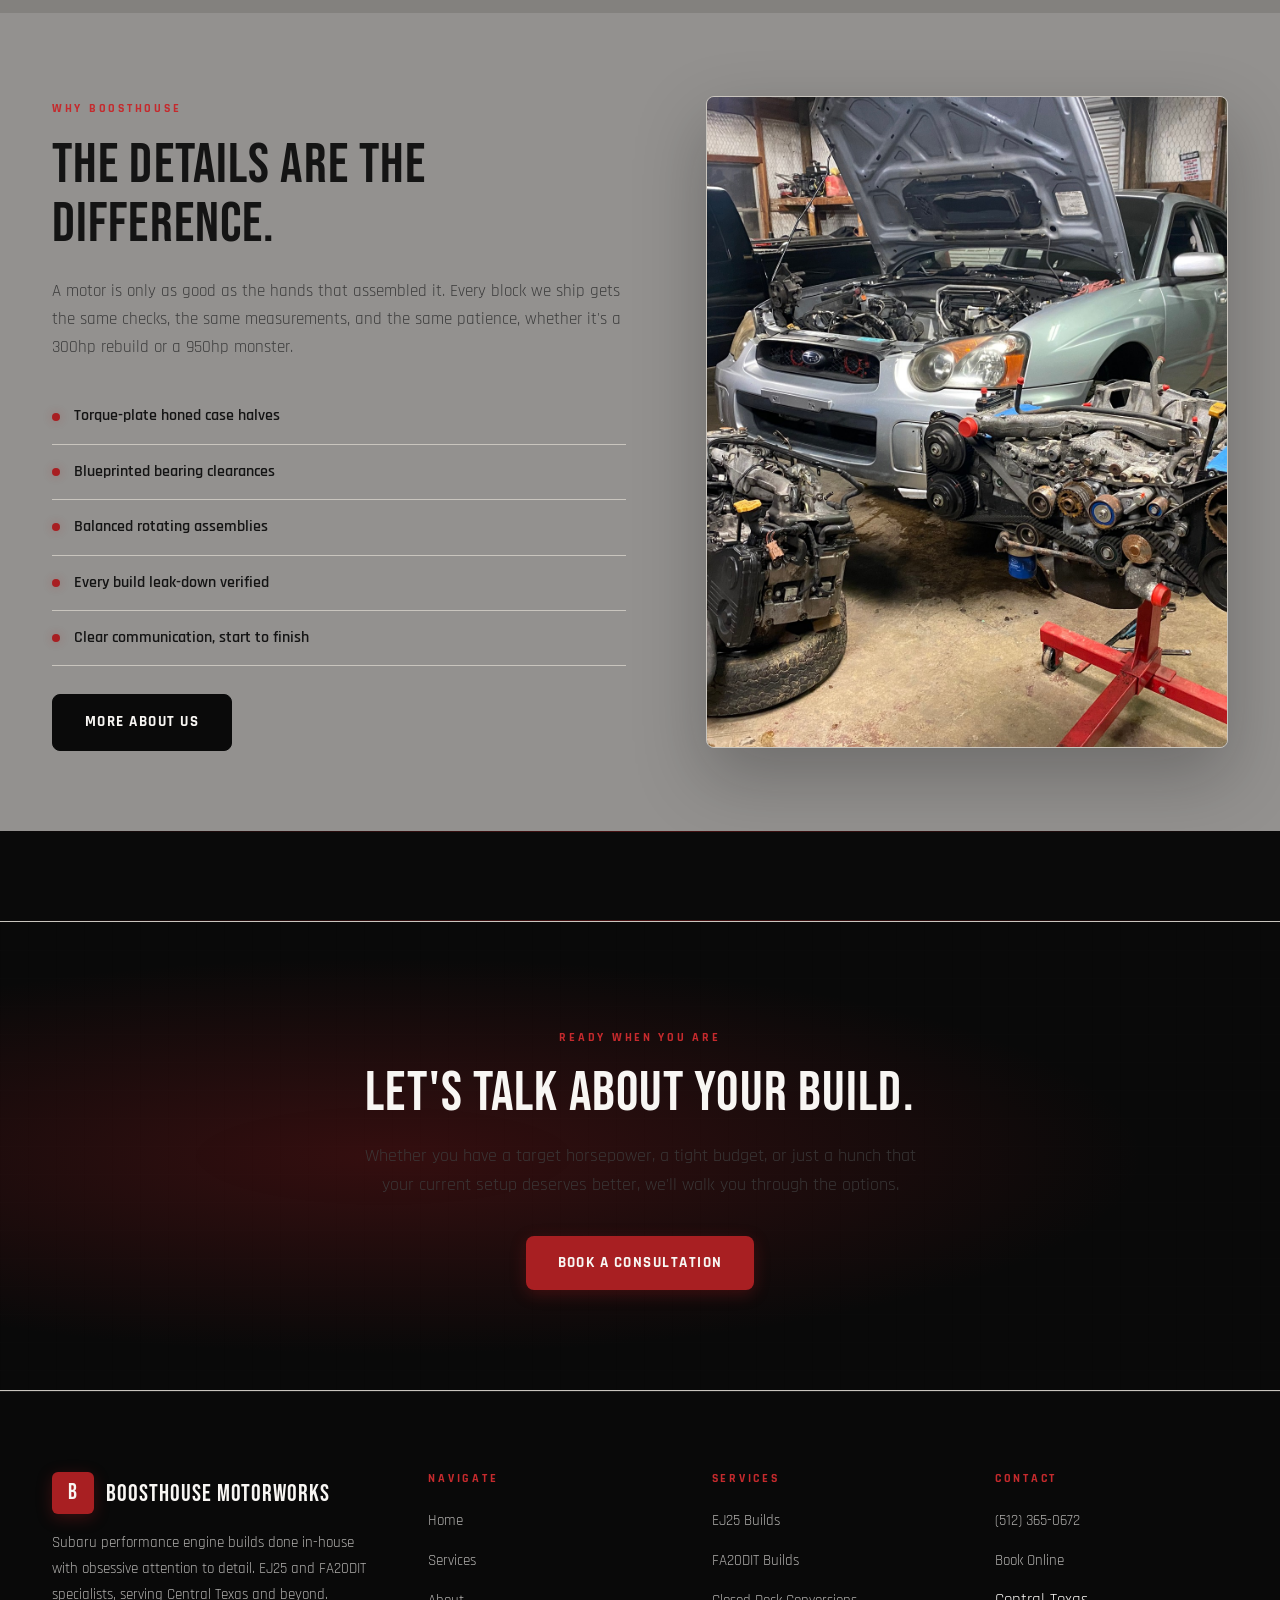
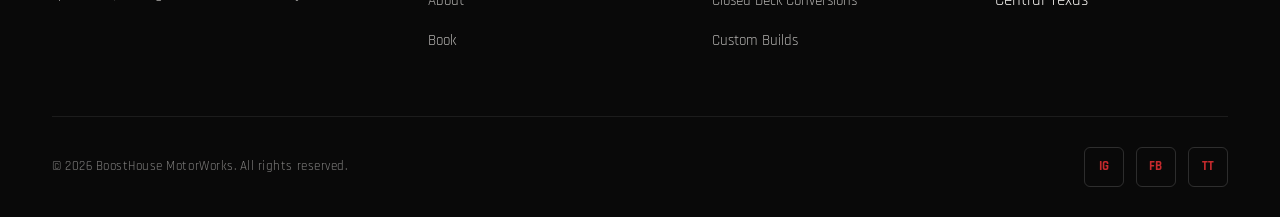
==== commit 06d05979: "Update index.html" ====
--- a/index.html
+++ b/index.html
@@ -164,49 +164,55 @@
         <p>Five tiers built around how hard you plan to push it. All packages use upgraded bearings at minimum. Step up from there.</p>
       </div>
 
-      <div class="package-grid">
-
-        <div class="package-card">
-          <h3>OEM Block</h3>
-          <div class="package-price">$2,300<small>.99</small></div>
-          <span class="package-hp">~300 HP</span>
-          <p>OEM case halves with OEM rods and pistons. Upgrade bearings included. The reliable rebuild.</p>
-          <a href="book.html" class="package-cta">Get A Quote</a>
-        </div>
-
-        <div class="package-card">
-          <h3>Stage 1</h3>
-          <div class="package-price">$2,900<small>.99</small></div>
-          <span class="package-hp">~450 HP</span>
-          <p>OEM case halves with OEM STI rods, Manley forged pistons, and King race bearings.</p>
-          <a href="book.html" class="package-cta">Get A Quote</a>
-        </div>
-
-        <div class="package-card featured">
-          <span class="featured-tag">Most Popular</span>
-          <h3>Stage 2</h3>
-          <div class="package-price">$3,500<small>.99</small></div>
-          <span class="package-hp">~550 HP</span>
-          <p>OEM case halves with Manley H-Beam rods, Manley forged pistons, and King race bearings.</p>
-          <a href="book.html" class="package-cta">Get A Quote</a>
-        </div>
-
-        <div class="package-card">
-          <h3>Stage 3</h3>
-          <div class="package-price">$4,200<small>.99</small></div>
-          <span class="package-hp">~750 HP</span>
-          <p>Closed deck case halves with Manley H-Tuff rods, Manley forged pistons, and King race bearings.</p>
-          <a href="book.html" class="package-cta">Get A Quote</a>
-        </div>
-
-        <div class="package-card">
-          <h3>Stage 4</h3>
-          <div class="package-price">$5,200<small>.99</small></div>
-          <span class="package-hp">~950 HP</span>
-          <p>Closed deck case halves with Manley Turbo Tuff rods, Manley Extreme Duty forged pistons, and King race bearings.</p>
-          <a href="book.html" class="package-cta">Get A Quote</a>
-        </div>
-
+      <div class="package-carousel">
+        <div class="package-carousel-track">
+
+          <div class="package-card">
+            <h3>OEM Block</h3>
+            <div class="package-price">$2,300<small>.99</small></div>
+            <span class="package-hp">~300 HP</span>
+            <p>OEM case halves with OEM rods and pistons. Upgrade bearings included. The reliable rebuild.</p>
+            <a href="book.html" class="package-cta">Get A Quote</a>
+          </div>
+
+          <div class="package-card">
+            <h3>Stage 1</h3>
+            <div class="package-price">$2,900<small>.99</small></div>
+            <span class="package-hp">~450 HP</span>
+            <p>OEM case halves with OEM STI rods, Manley forged pistons, and King race bearings.</p>
+            <a href="book.html" class="package-cta">Get A Quote</a>
+          </div>
+
+          <div class="package-card">
+            <h3>Stage 2</h3>
+            <div class="package-price">$3,500<small>.99</small></div>
+            <span class="package-hp">~550 HP</span>
+            <p>OEM case halves with Manley H-Beam rods, Manley forged pistons, and King race bearings.</p>
+            <a href="book.html" class="package-cta">Get A Quote</a>
+          </div>
+
+          <div class="package-card">
+            <h3>Stage 3</h3>
+            <div class="package-price">$4,200<small>.99</small></div>
+            <span class="package-hp">~750 HP</span>
+            <p>Closed deck case halves with Manley H-Tuff rods, Manley forged pistons, and King race bearings.</p>
+            <a href="book.html" class="package-cta">Get A Quote</a>
+          </div>
+
+          <div class="package-card">
+            <h3>Stage 4</h3>
+            <div class="package-price">$5,200<small>.99</small></div>
+            <span class="package-hp">~950 HP</span>
+            <p>Closed deck case halves with Manley Turbo Tuff rods, Manley Extreme Duty forged pistons, and King race bearings.</p>
+            <a href="book.html" class="package-cta">Get A Quote</a>
+          </div>
+
+        </div>
+        <div class="package-carousel-nav">
+          <button class="package-carousel-btn prev" aria-label="Previous">‹</button>
+          <div class="package-carousel-dots"></div>
+          <button class="package-carousel-btn next" aria-label="Next">›</button>
+        </div>
       </div>
     </div>
 
@@ -238,8 +244,7 @@
           <a href="book.html" class="package-cta">Get A Quote</a>
         </div>
 
-        <div class="package-card featured">
-          <span class="featured-tag">Top Tier</span>
+        <div class="package-card">
           <h3>Stage 2</h3>
           <div class="package-price">$6,000<small>.99</small></div>
           <span class="package-hp">~850 HP</span>
--- a/styles.css
+++ b/styles.css
@@ -99,9 +99,10 @@
   right: 0;
   bottom: 0;
   background-image: url('assets/background.jpg');
-  background-size: cover;
-  background-position: center;
+  background-size: contain;
+  background-position: center center;
   background-repeat: no-repeat;
+  background-color: var(--black);
   z-index: -1;
   will-change: transform;
 }
@@ -113,7 +114,7 @@
 
 /* Divider component - shows fixed background through between sections */
 .divider {
-  height: 120px;
+  height: 90px;
   background: transparent;
   position: relative;
   overflow: hidden;
@@ -196,8 +197,8 @@
 
 /* --- Layout Helpers --- */
 .container { max-width: var(--container); margin: 0 auto; padding: 0 32px; }
-section { padding: 110px 0; }
-.section-head { max-width: 740px; margin-bottom: 60px; }
+section { padding: 80px 0; }
+.section-head { max-width: 740px; margin-bottom: 50px; }
 .section-head--center { margin-left: auto; margin-right: auto; text-align: center; }
 .lead { font-size: 1.15rem; color: var(--text-muted); margin-top: 18px; line-height: 1.7; }
 
@@ -221,8 +222,14 @@
 .btn-primary:hover { background: var(--copper-bright); transform: translateY(-2px); box-shadow: 0 8px 24px rgba(181, 106, 58, 0.45); }
 .btn-dark { background: var(--black); color: var(--text-bright); border: 1px solid var(--black); }
 .btn-dark:hover { background: var(--black-lift); border-color: var(--red); transform: translateY(-2px); }
-.btn-outline { border: 1.5px solid var(--copper); color: var(--copper-bright); background: transparent; }
-.btn-outline:hover { background: var(--copper); color: var(--text-bright); transform: translateY(-2px); }
+.btn-outline {
+  border: 1.5px solid var(--text-bright);
+  color: var(--text-bright);
+  background: rgba(10, 10, 10, 0.4);
+  backdrop-filter: blur(4px);
+  -webkit-backdrop-filter: blur(4px);
+}
+.btn-outline:hover { background: var(--red); border-color: var(--red); color: var(--text-bright); transform: translateY(-2px); }
 .btn-ghost { color: var(--text-bright); padding: 10px 16px; }
 .btn-ghost:hover { color: var(--copper-bright); }
 
@@ -287,15 +294,21 @@
 
 /* --- Hero --- */
 .hero {
-  position: relative; min-height: 94vh; display: flex; align-items: center;
-  padding: 160px 0 80px; overflow: hidden; background: var(--carbon-black);
-}
-.hero-bg { position: absolute; inset: 0; background-image: url('assets/hero-main.jpg'); background-size: cover; background-position: center; z-index: 0; }
+  position: relative; min-height: 72vh; display: flex; align-items: center;
+  padding: 130px 0 70px; overflow: hidden; background: var(--black);
+}
+.hero-bg {
+  position: absolute; inset: 0;
+  background-image: url('assets/hero-main.jpg');
+  background-size: cover;
+  background-position: center center;
+  z-index: 0;
+}
 .hero-overlay {
   position: absolute; inset: 0;
   background:
-    linear-gradient(120deg, rgba(10, 12, 15, 0.92) 0%, rgba(10, 12, 15, 0.6) 55%, rgba(10, 12, 15, 0.5) 100%),
-    linear-gradient(180deg, rgba(10, 12, 15, 0.3) 0%, rgba(10, 12, 15, 0.92) 100%);
+    linear-gradient(120deg, rgba(10, 10, 10, 0.55) 0%, rgba(10, 10, 10, 0.2) 55%, rgba(10, 10, 10, 0.15) 100%),
+    linear-gradient(180deg, rgba(10, 10, 10, 0.05) 0%, rgba(10, 10, 10, 0.55) 100%);
   z-index: 1;
 }
 .hero-inner { position: relative; z-index: 2; max-width: 820px; }
@@ -335,7 +348,7 @@
 @media (prefers-reduced-motion: reduce) { .marquee-track { animation: none; } }
 
 /* --- Intro Grid --- */
-.intro { background: rgba(232, 230, 227, 0.93); position: relative; }
+.intro { background: rgba(232, 230, 227, 0.62); position: relative; }
 .intro::before {
   content: ''; position: absolute; inset: 0;
   background: var(--carbon-texture); background-size: 24px 24px;
@@ -358,7 +371,7 @@
 .intro-content p { color: var(--text-muted); margin-bottom: 18px; font-size: 1.05rem; }
 
 /* --- Services Grid --- */
-.services { background: rgba(212, 209, 204, 0.92); position: relative; }
+.services { background: rgba(212, 209, 204, 0.6); position: relative; }
 .services-grid { display: grid; grid-template-columns: repeat(3, 1fr); gap: 24px; }
 .service-card {
   background: var(--carbon-soft); border: 1px solid var(--carbon-line);
@@ -388,7 +401,7 @@
 }
 
 /* --- Pricing Packages --- */
-.packages { background: rgba(232, 230, 227, 0.93); position: relative; }
+.packages { background: rgba(232, 230, 227, 0.62); position: relative; }
 .packages::before {
   content: ''; position: absolute; inset: 0;
   background: var(--carbon-texture); background-size: 32px 32px;
@@ -467,7 +480,7 @@
 
 /* --- Stats Band --- */
 .stats-band {
-  background: rgba(10, 10, 10, 0.92); padding: 70px 0;
+  background: rgba(10, 10, 10, 0.88); padding: 70px 0;
   border-top: 1px solid var(--surface-line); border-bottom: 1px solid var(--surface-line);
   position: relative; overflow: hidden;
 }
@@ -494,7 +507,7 @@
 }
 
 /* --- Gallery --- */
-.gallery { background: rgba(212, 209, 204, 0.92); }
+.gallery { background: rgba(212, 209, 204, 0.6); }
 .gallery-grid { display: grid; grid-template-columns: repeat(3, 1fr); gap: 16px; }
 .gallery-item {
   position: relative; aspect-ratio: 4 / 3; border-radius: var(--radius);
@@ -506,7 +519,7 @@
 .gallery-item:hover img { transform: scale(1.06); filter: brightness(1.05); }
 
 /* --- Feature Section --- */
-.feature { background: rgba(232, 230, 227, 0.93); overflow: hidden; position: relative; }
+.feature { background: rgba(232, 230, 227, 0.62); overflow: hidden; position: relative; }
 .feature-grid { display: grid; grid-template-columns: 1.1fr 1fr; gap: 80px; align-items: center; }
 .feature-content h2 { margin-bottom: 24px; }
 .feature-content p { color: var(--text-muted); margin-bottom: 18px; font-size: 1.05rem; }
@@ -528,7 +541,7 @@
 
 /* --- CTA Strip --- */
 .cta-strip {
-  background: rgba(10, 10, 10, 0.92); color: var(--text-bright);
+  background: rgba(10, 10, 10, 0.88); color: var(--text-bright);
   padding: 100px 0; text-align: center; position: relative; overflow: hidden;
   border-top: 1px solid var(--carbon-line); border-bottom: 1px solid var(--carbon-line);
 }
@@ -547,7 +560,7 @@
 .cta-strip p { color: var(--text-muted); max-width: 580px; margin: 0 auto 36px; font-size: 1.1rem; }
 
 /* --- Booking Page --- */
-.booking-wrap { padding-top: 130px; padding-bottom: 110px; background: rgba(232, 230, 227, 0.93); min-height: 80vh; }
+.booking-wrap { padding-top: 130px; padding-bottom: 110px; background: rgba(232, 230, 227, 0.62); min-height: 80vh; }
 .booking-grid { display: grid; grid-template-columns: 1.4fr 1fr; gap: 48px; align-items: start; }
 .booking-main h1 { margin-bottom: 16px; }
 .booking-main .lead { margin-bottom: 36px; }
@@ -614,7 +627,7 @@
 
 /* --- About Page --- */
 .about-hero {
-  padding: 180px 0 100px; background: rgba(10, 10, 10, 0.92);
+  padding: 180px 0 100px; background: rgba(10, 10, 10, 0.88);
   border-bottom: 1px solid var(--carbon-line); position: relative; overflow: hidden;
 }
 .about-hero::before {
@@ -669,7 +682,7 @@
 .services-hero h1 { margin-bottom: 20px; color: var(--text-bright); }
 .services-hero .lead { max-width: 700px; margin: 0 auto; }
 
-.process { background: rgba(212, 209, 204, 0.92); }
+.process { background: rgba(212, 209, 204, 0.6); }
 .process-grid {
   display: grid; grid-template-columns: repeat(4, 1fr); gap: 24px;
   counter-reset: step; margin-top: 20px;
@@ -697,7 +710,7 @@
 
 /* --- Footer --- */
 .footer {
-  background: rgba(10, 10, 10, 0.94); color: var(--text-bright);
+  background: rgba(10, 10, 10, 0.97); color: var(--text-bright);
   padding: 80px 0 30px; border-top: 1px solid var(--black-lift);
 }
 .footer-grid { display: grid; grid-template-columns: 1.4fr 1fr 1fr 1fr; gap: 50px; margin-bottom: 50px; }
@@ -737,7 +750,7 @@
 /* --- Thank You --- */
 .thankyou {
   min-height: 90vh; display: flex; align-items: center; justify-content: center;
-  text-align: center; padding: 180px 0 110px; background: rgba(10, 10, 10, 0.92);
+  text-align: center; padding: 180px 0 110px; background: rgba(10, 10, 10, 0.88);
   position: relative; overflow: hidden;
 }
 .thankyou::before {
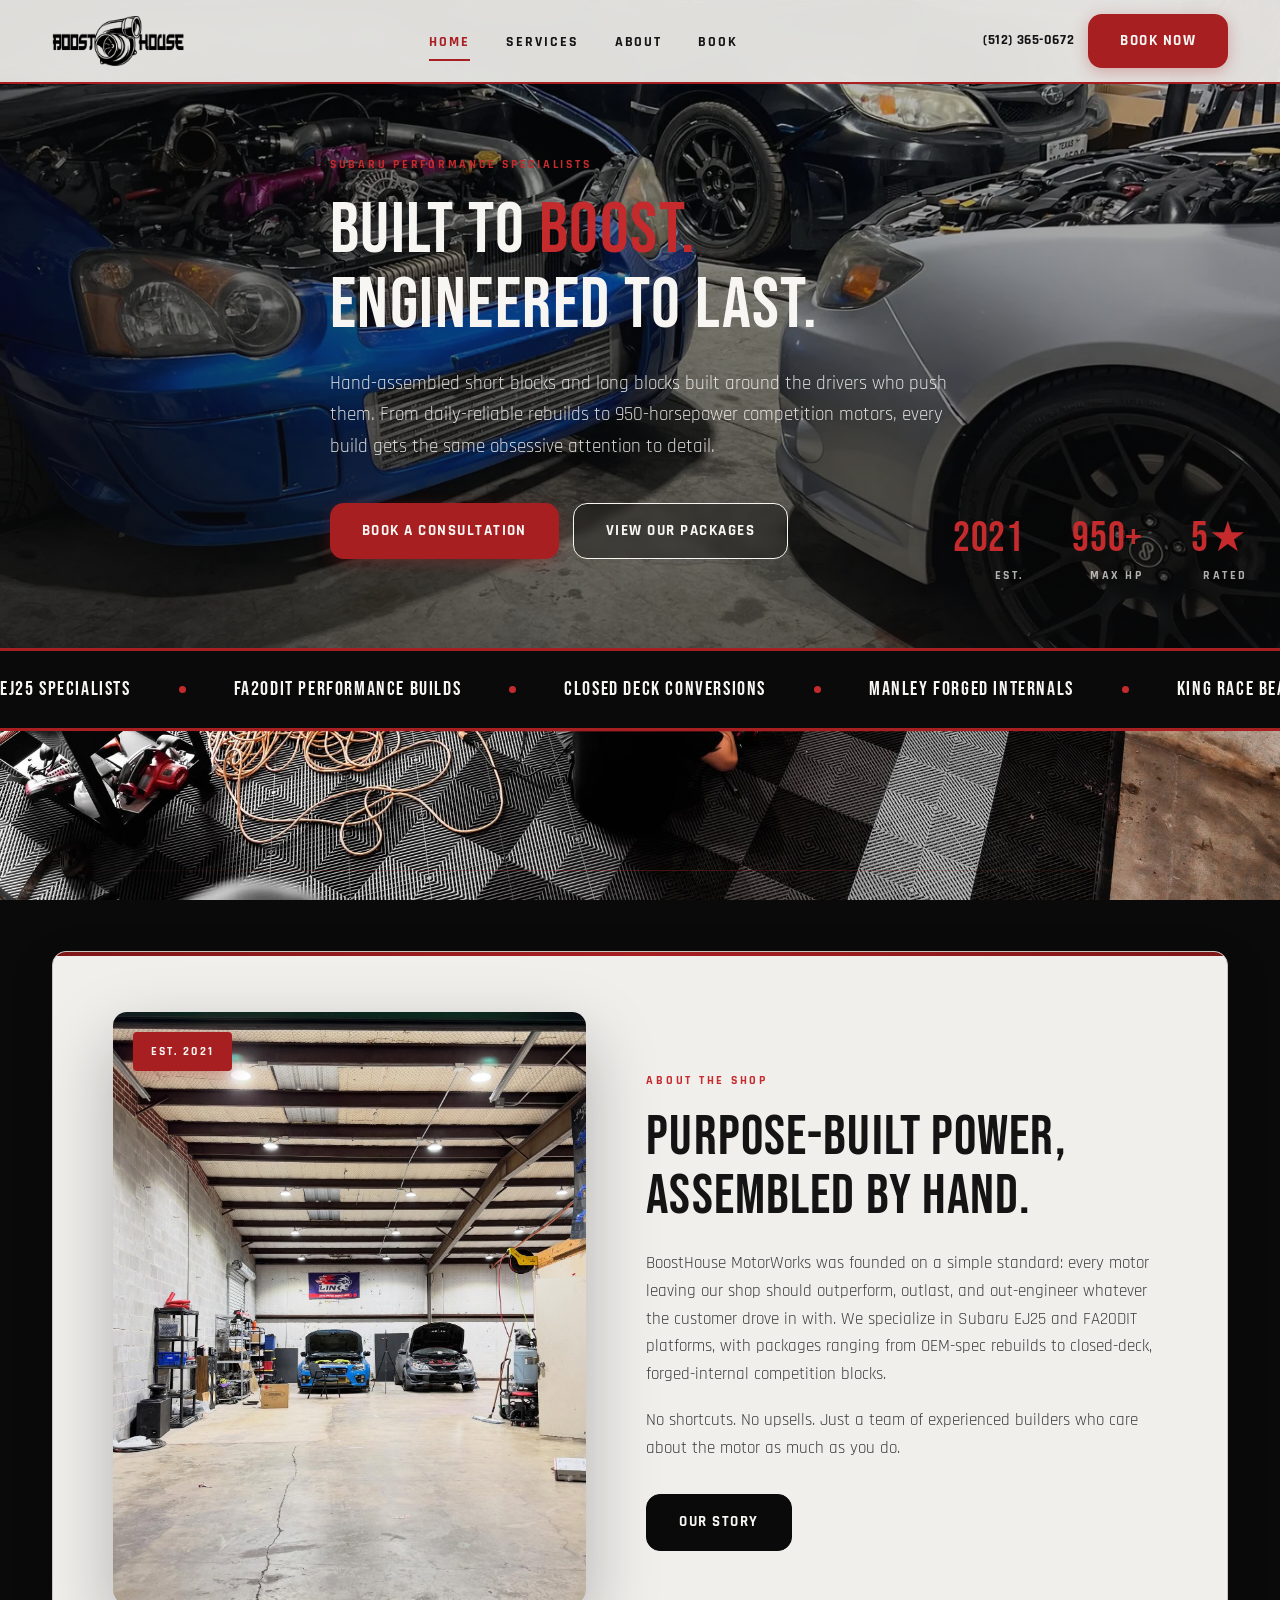
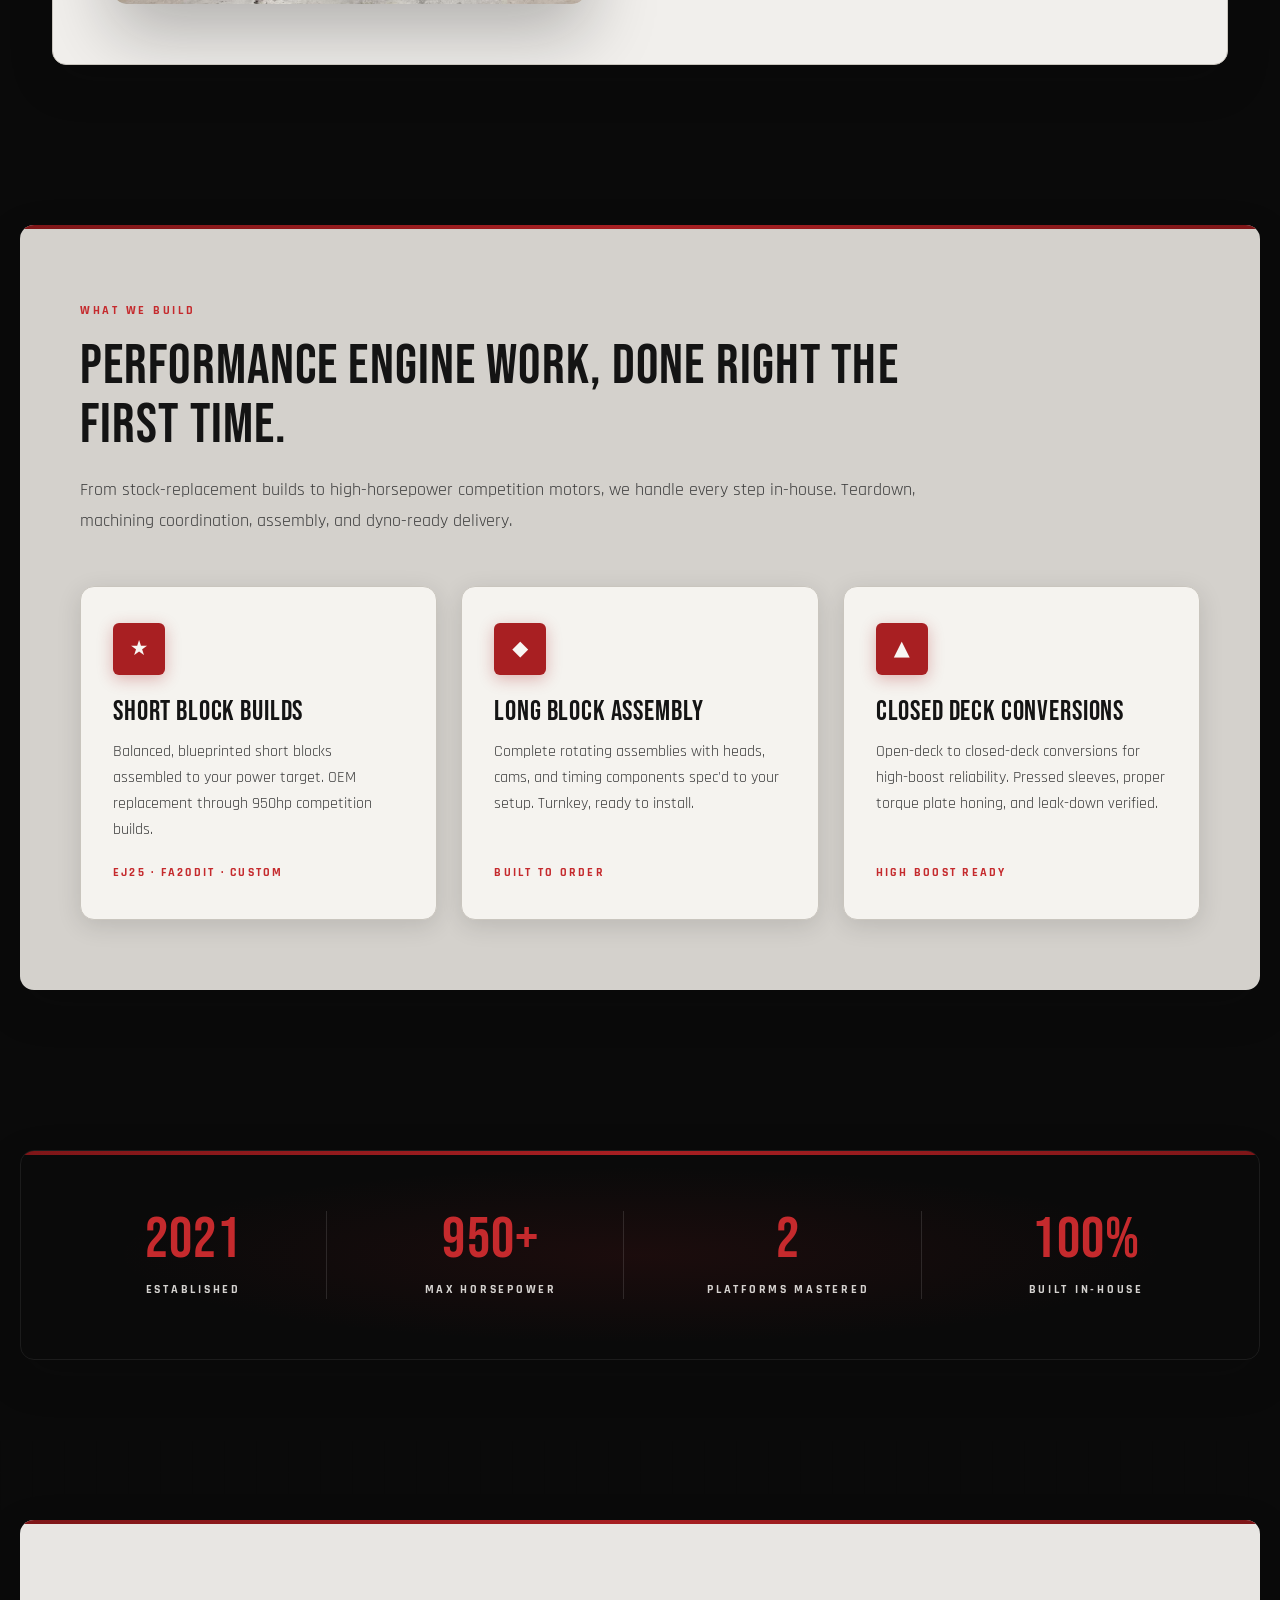
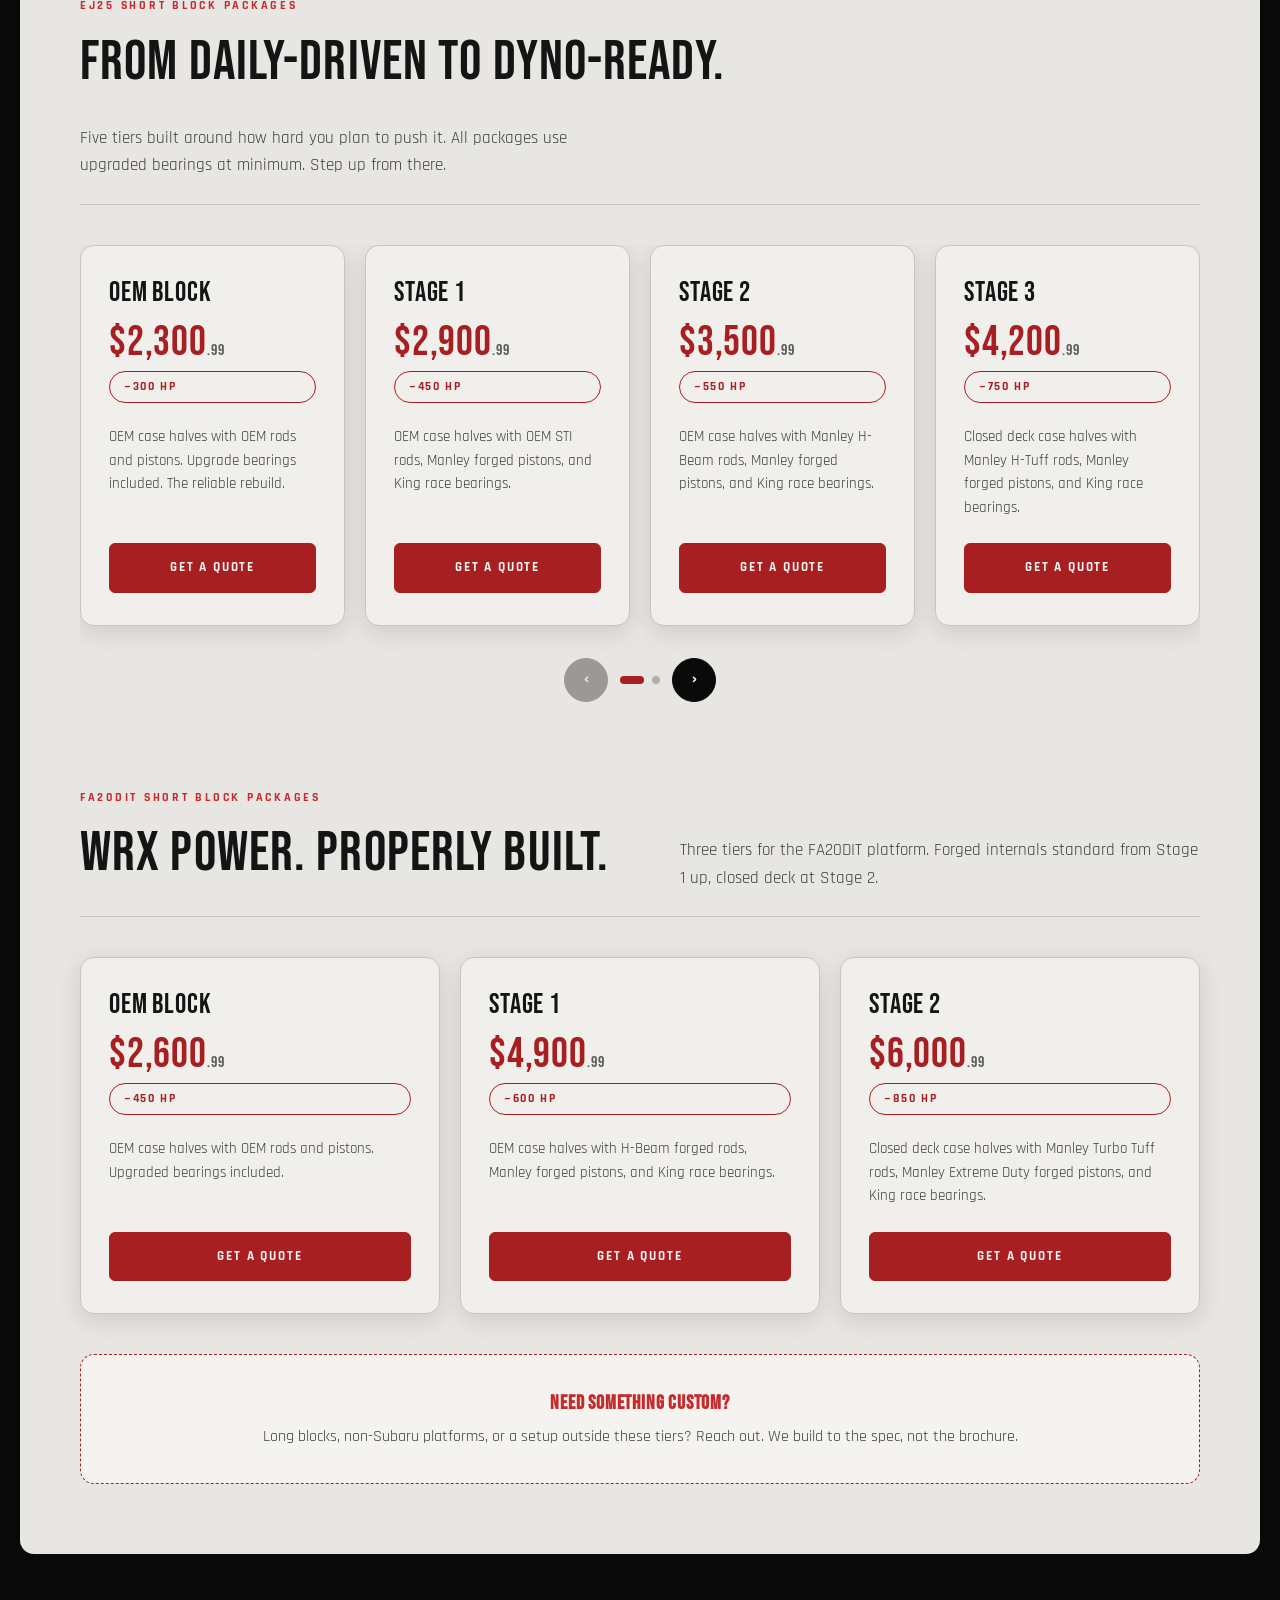
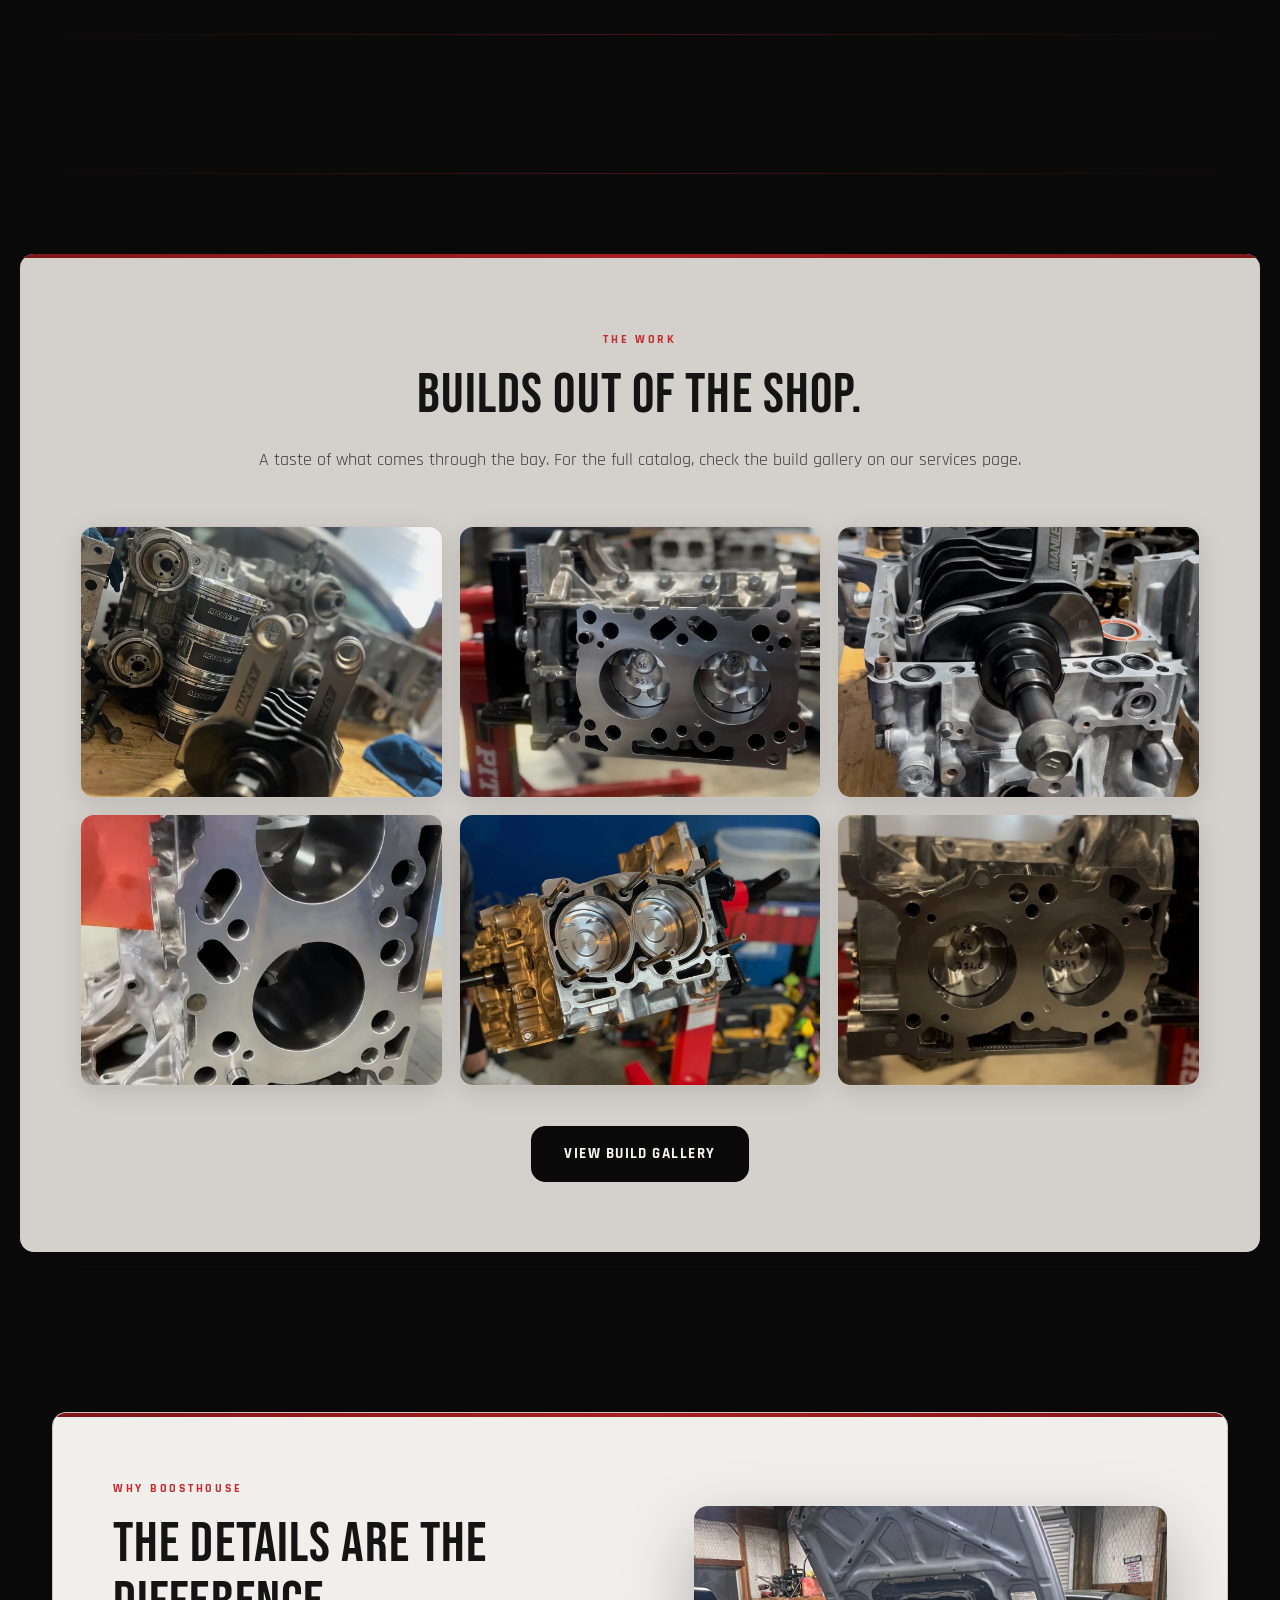
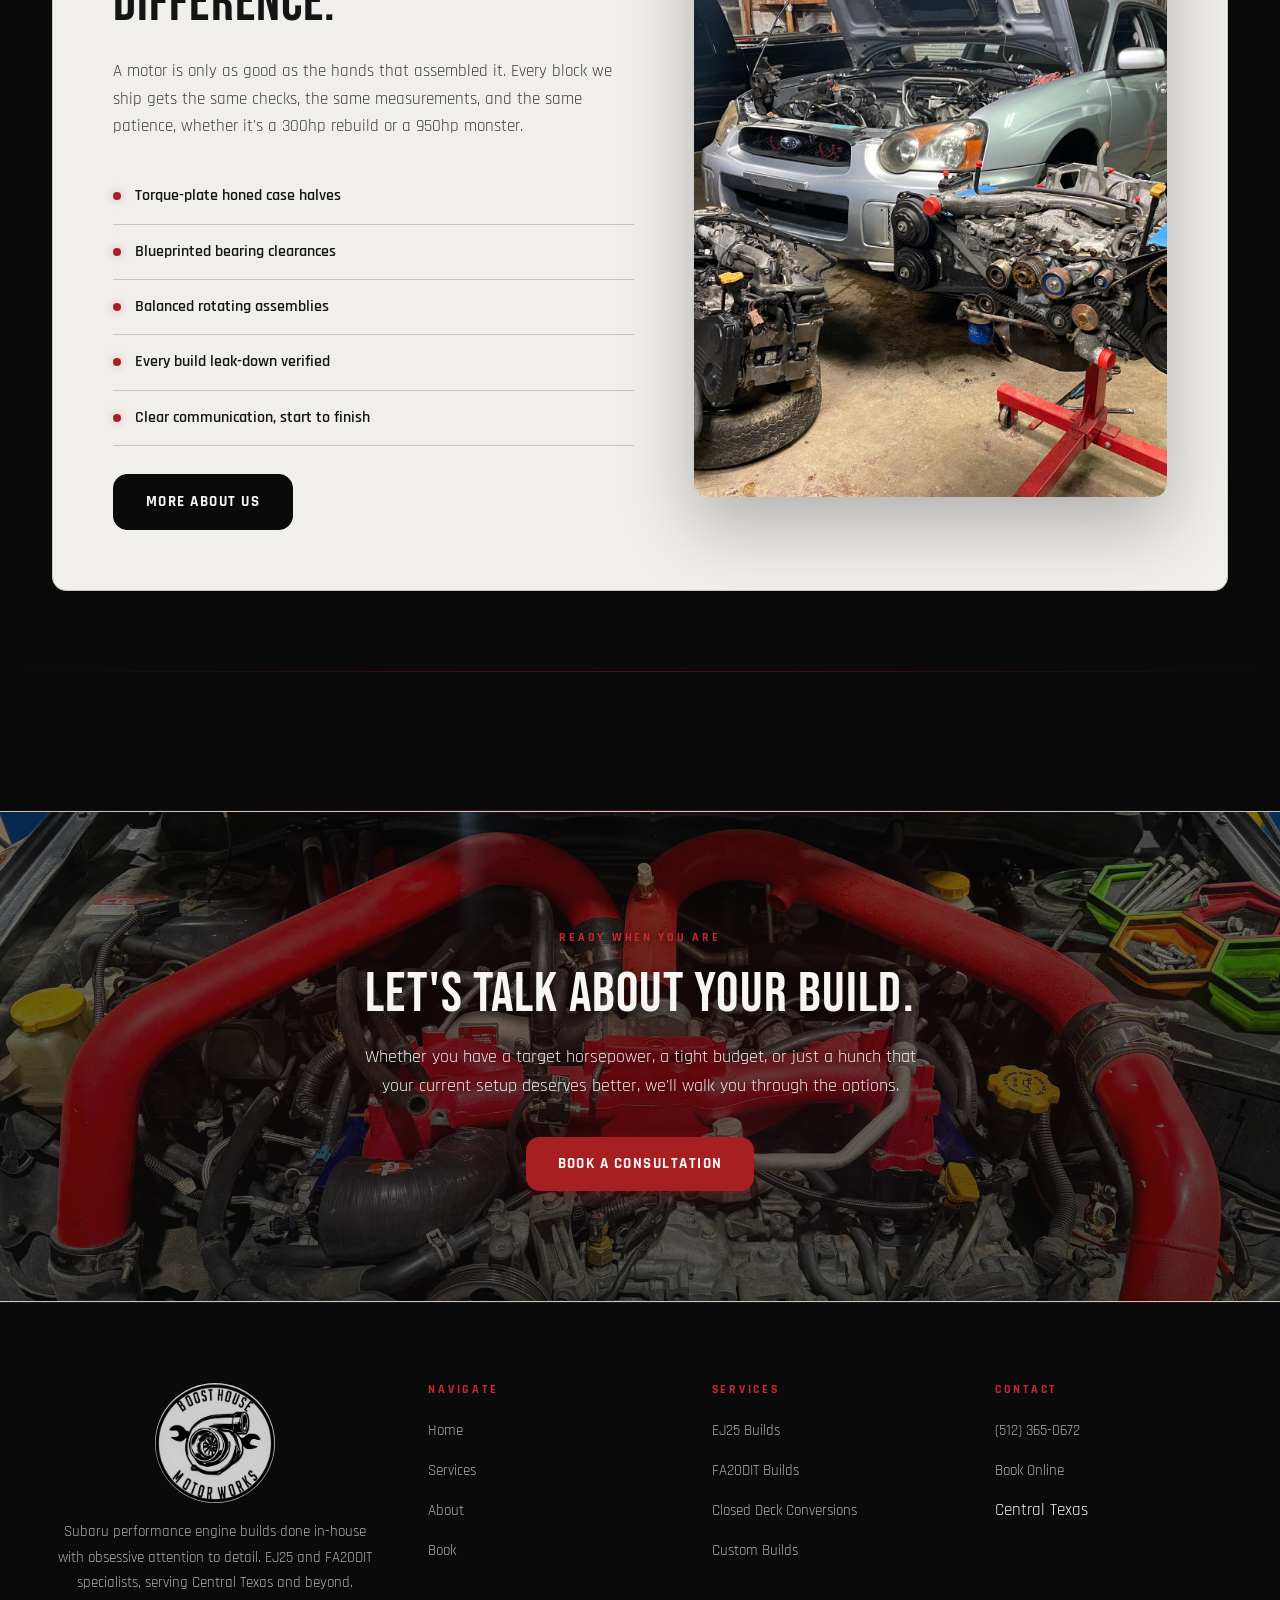
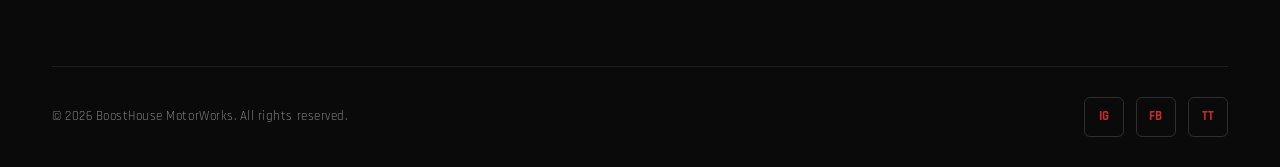
==== commit f69dc471: "Matched Preview repo" ====
--- a/index.html
+++ b/index.html
@@ -16,7 +16,7 @@
 <nav class="nav">
   <div class="nav-inner">
     <a href="index.html" class="brand">
-      <span class="brand-mark">B</span>
+      <img src="assets/logo.png" alt="BoostHouse MotorWorks" class="brand-logo" />
       <span class="brand-name">
         BoostHouse
         <small>Motor Works</small>
@@ -131,22 +131,24 @@
 
 <!-- Stats Band -->
 <section class="stats-band">
-  <div class="stats-grid">
-    <div class="stat">
-      <div class="stat-num">2021</div>
-      <div class="stat-label">Established</div>
-    </div>
-    <div class="stat">
-      <div class="stat-num">950+</div>
-      <div class="stat-label">Max Horsepower</div>
-    </div>
-    <div class="stat">
-      <div class="stat-num">2</div>
-      <div class="stat-label">Platforms Mastered</div>
-    </div>
-    <div class="stat">
-      <div class="stat-num">100%</div>
-      <div class="stat-label">Built In-House</div>
+  <div class="container">
+    <div class="stats-grid">
+      <div class="stat">
+        <div class="stat-num">2021</div>
+        <div class="stat-label">Established</div>
+      </div>
+      <div class="stat">
+        <div class="stat-num">950+</div>
+        <div class="stat-label">Max Horsepower</div>
+      </div>
+      <div class="stat">
+        <div class="stat-num">2</div>
+        <div class="stat-label">Platforms Mastered</div>
+      </div>
+      <div class="stat">
+        <div class="stat-num">100%</div>
+        <div class="stat-label">Built In-House</div>
+      </div>
     </div>
   </div>
 </section>
@@ -264,12 +266,13 @@
 
 <div class="divider"></div>
 
-<!-- Gallery -->
+<!-- Gallery Teaser -->
 <section class="gallery">
   <div class="container">
     <div class="section-head section-head--center">
       <span class="eyebrow">The Work</span>
       <h2>Builds out of the shop.</h2>
+      <p class="lead">A taste of what comes through the bay. For the full catalog, check the build gallery on our services page.</p>
     </div>
     <div class="gallery-grid">
       <div class="gallery-item"><img src="assets/gallery-1.jpg" alt="BoostHouse engine build" /></div>
@@ -278,6 +281,9 @@
       <div class="gallery-item"><img src="assets/gallery-4.jpg" alt="Piston and rod assembly" /></div>
       <div class="gallery-item"><img src="assets/gallery-5.jpg" alt="Shop floor work" /></div>
       <div class="gallery-item"><img src="assets/gallery-6.jpg" alt="Finished build" /></div>
+    </div>
+    <div style="text-align: center; margin-top: 40px;">
+      <a href="services.html#builds" class="btn btn-dark">View Build Gallery</a>
     </div>
   </div>
 </section>
@@ -324,7 +330,7 @@
     <div class="footer-grid">
       <div class="footer-about">
         <div class="footer-brand">
-          <span class="brand-mark">B</span>
+          <img src="assets/logo-footer.png" alt="BoostHouse MotorWorks" class="footer-logo" />
           BoostHouse MotorWorks
         </div>
         <p>Subaru performance engine builds done in-house with obsessive attention to detail. EJ25 and FA20DIT specialists, serving Central Texas and beyond.</p>
@@ -369,4 +375,4 @@
 
 <script src="script.js"></script>
 </body>
-</html>
+</html>
--- a/styles.css
+++ b/styles.css
@@ -73,7 +73,8 @@
 
   /* Layout */
   --container: 1240px;
-  --radius: 8px;
+  --radius: 14px;
+  --radius-sm: 8px;
 }
 
 /* --- Reset --- */
@@ -99,7 +100,7 @@
   right: 0;
   bottom: 0;
   background-image: url('assets/background.jpg');
-  background-size: contain;
+  background-size: cover;
   background-position: center center;
   background-repeat: no-repeat;
   background-color: var(--black);
@@ -114,7 +115,7 @@
 
 /* Divider component - shows fixed background through between sections */
 .divider {
-  height: 90px;
+  height: 140px;
   background: transparent;
   position: relative;
   overflow: hidden;
@@ -198,7 +199,7 @@
 /* --- Layout Helpers --- */
 .container { max-width: var(--container); margin: 0 auto; padding: 0 32px; }
 section { padding: 80px 0; }
-.section-head { max-width: 740px; margin-bottom: 50px; }
+.section-head { max-width: 900px; margin-bottom: 50px; }
 .section-head--center { margin-left: auto; margin-right: auto; text-align: center; }
 .lead { font-size: 1.15rem; color: var(--text-muted); margin-top: 18px; line-height: 1.7; }
 
@@ -236,10 +237,10 @@
 /* --- Navigation --- */
 .nav {
   position: fixed; top: 0; left: 0; right: 0; z-index: 100;
-  background: rgba(10, 12, 15, 0.85);
+  background: rgba(232, 230, 227, 0.96);
   backdrop-filter: blur(16px);
   -webkit-backdrop-filter: blur(16px);
-  border-bottom: 1px solid var(--carbon-line);
+  border-bottom: 2px solid var(--red);
   transition: background 0.3s ease;
 }
 .nav-inner {
@@ -249,8 +250,17 @@
 .brand {
   display: flex; align-items: center; gap: 12px;
   font-family: var(--font-display); font-size: 1.5rem; font-weight: 400;
-  color: var(--text-bright); letter-spacing: 0.04em; text-transform: uppercase;
-}
+  color: var(--ink); letter-spacing: 0.04em; text-transform: uppercase;
+}
+/* Logo image in nav */
+.brand-logo {
+  height: 50px;
+  width: auto;
+  display: block;
+  object-fit: contain;
+  flex-shrink: 0;
+}
+/* Legacy brand-mark (square B) - kept hidden as fallback */
 .brand-mark {
   width: 42px; height: 42px; border-radius: 6px;
   background: var(--copper); color: var(--text-bright);
@@ -258,34 +268,34 @@
   font-family: var(--font-display); font-weight: 400; font-size: 1.4rem;
   box-shadow: var(--shadow-copper);
 }
-.brand-name { display: flex; flex-direction: column; line-height: 1; }
+.brand-name { display: none; }
 .brand-name small {
   font-family: var(--font-body); font-size: 0.62rem; font-weight: 700;
-  color: var(--copper-bright); letter-spacing: 0.26em;
+  color: var(--red); letter-spacing: 0.26em;
   text-transform: uppercase; margin-top: 4px;
 }
 .nav-links { display: flex; align-items: center; gap: 36px; list-style: none; }
 .nav-links a {
   font-family: var(--font-body); font-size: 0.88rem; font-weight: 700;
-  color: var(--text-bright); letter-spacing: 0.14em; text-transform: uppercase;
+  color: var(--ink); letter-spacing: 0.14em; text-transform: uppercase;
   position: relative; padding: 6px 0; transition: color 0.2s ease;
 }
-.nav-links a:hover, .nav-links a.is-active { color: var(--copper-bright); }
+.nav-links a:hover, .nav-links a.is-active { color: var(--red); }
 .nav-links a.is-active::after {
   content: ''; position: absolute; left: 0; right: 0; bottom: -4px;
-  height: 2px; background: var(--copper);
+  height: 2px; background: var(--red);
 }
 .nav-cta { display: flex; align-items: center; gap: 14px; }
 .nav-phone {
   display: flex; align-items: center; gap: 8px;
   font-family: var(--font-body); font-weight: 700;
-  color: var(--text-bright); font-size: 0.9rem; letter-spacing: 0.04em;
-}
-.nav-phone:hover { color: var(--copper-bright); }
+  color: var(--ink); font-size: 0.9rem; letter-spacing: 0.04em;
+}
+.nav-phone:hover { color: var(--red); }
 
 .hamburger { display: none; width: 42px; height: 42px; align-items: center; justify-content: center; }
-.hamburger span { display: block; width: 24px; height: 2px; background: var(--text-bright); position: relative; transition: all 0.3s ease; }
-.hamburger span::before, .hamburger span::after { content: ''; position: absolute; left: 0; width: 100%; height: 2px; background: var(--text-bright); transition: all 0.3s ease; }
+.hamburger span { display: block; width: 24px; height: 2px; background: var(--ink); position: relative; transition: all 0.3s ease; }
+.hamburger span::before, .hamburger span::after { content: ''; position: absolute; left: 0; width: 100%; height: 2px; background: var(--ink); transition: all 0.3s ease; }
 .hamburger span::before { top: -7px; }
 .hamburger span::after { top: 7px; }
 .hamburger.is-open span { background: transparent; }
@@ -334,7 +344,9 @@
 /* --- Marquee --- */
 .marquee {
   background: var(--black); color: var(--text-bright); padding: 22px 0;
-  overflow: hidden; border-top: 1px solid var(--black); border-bottom: 1px solid var(--black);
+  overflow: hidden;
+  border-top: 3px solid var(--red);
+  border-bottom: 3px solid var(--red);
 }
 .marquee-track { display: flex; gap: 48px; animation: marquee 40s linear infinite; width: max-content; }
 .marquee:hover .marquee-track { animation-play-state: paused; }
@@ -347,31 +359,61 @@
 @keyframes marquee { from { transform: translateX(0); } to { transform: translateX(-50%); } }
 @media (prefers-reduced-motion: reduce) { .marquee-track { animation: none; } }
 
-/* --- Intro Grid --- */
-.intro { background: rgba(232, 230, 227, 0.62); position: relative; }
-.intro::before {
-  content: ''; position: absolute; inset: 0;
-  background: var(--carbon-texture); background-size: 24px 24px;
-  opacity: 0.5; pointer-events: none;
-}
+/* --- Intro Grid (transparent section, solid content card) --- */
+.intro { background: transparent; position: relative; }
 .intro .container { position: relative; z-index: 1; }
-.intro-grid { display: grid; grid-template-columns: 1fr 1.1fr; gap: 80px; align-items: center; }
+.intro-grid {
+  display: grid; grid-template-columns: 1fr 1.1fr; gap: 60px; align-items: center;
+  background: var(--chrome-light);
+  border: 1px solid var(--surface-line);
+  border-radius: var(--radius);
+  padding: 60px;
+  box-shadow: var(--shadow-lift);
+  position: relative;
+  overflow: hidden;
+}
+.intro-grid::before {
+  content: '';
+  position: absolute;
+  top: 0;
+  left: 0;
+  right: 0;
+  height: 4px;
+  background: linear-gradient(90deg, var(--red-deep) 0%, var(--red) 50%, var(--red-deep) 100%);
+}
 .intro-media {
   position: relative; aspect-ratio: 4 / 5; border-radius: var(--radius);
-  overflow: hidden; box-shadow: var(--shadow-deep); border: 1px solid var(--carbon-line);
+  overflow: hidden; box-shadow: var(--shadow-deep);
 }
 .intro-media img { width: 100%; height: 100%; object-fit: cover; }
 .intro-badge {
   position: absolute; top: 20px; left: 20px;
-  background: var(--copper); color: var(--text-bright); padding: 10px 18px; border-radius: 4px;
+  background: var(--red); color: var(--text-bright); padding: 10px 18px; border-radius: 4px;
   font-family: var(--font-body); font-size: 0.72rem; font-weight: 700;
   letter-spacing: 0.18em; text-transform: uppercase; box-shadow: var(--shadow-copper);
 }
 .intro-content h2 { margin-bottom: 24px; }
-.intro-content p { color: var(--text-muted); margin-bottom: 18px; font-size: 1.05rem; }
-
-/* --- Services Grid --- */
-.services { background: rgba(212, 209, 204, 0.6); position: relative; }
+.intro-content p { color: var(--ink-muted); margin-bottom: 18px; font-size: 1.05rem; }
+
+/* --- Services Grid (transparent section, card container) --- */
+.services { background: transparent; position: relative; }
+.services > .container {
+  background: var(--chrome-dark);
+  border-radius: var(--radius);
+  padding: 70px 60px;
+  box-shadow: var(--shadow-lift);
+  position: relative;
+  overflow: hidden;
+}
+.services > .container::before {
+  content: '';
+  position: absolute;
+  top: 0;
+  left: 0;
+  right: 0;
+  height: 4px;
+  background: linear-gradient(90deg, var(--red-deep) 0%, var(--red) 50%, var(--red-deep) 100%);
+}
 .services-grid { display: grid; grid-template-columns: repeat(3, 1fr); gap: 24px; }
 .service-card {
   background: var(--carbon-soft); border: 1px solid var(--carbon-line);
@@ -401,7 +443,25 @@
 }
 
 /* --- Pricing Packages --- */
-.packages { background: rgba(232, 230, 227, 0.62); position: relative; }
+.packages { background: transparent; position: relative; }
+.packages > .container {
+  background: var(--chrome);
+  border-radius: var(--radius);
+  padding: 70px 60px;
+  box-shadow: var(--shadow-lift);
+  position: relative;
+  overflow: hidden;
+}
+.packages > .container::before {
+  content: '';
+  position: absolute;
+  top: 0;
+  left: 0;
+  right: 0;
+  height: 4px;
+  background: linear-gradient(90deg, var(--red-deep) 0%, var(--red) 50%, var(--red-deep) 100%);
+  z-index: 2;
+}
 .packages::before {
   content: ''; position: absolute; inset: 0;
   background: var(--carbon-texture); background-size: 32px 32px;
@@ -419,53 +479,114 @@
 .package-header p { color: var(--text-muted); font-size: 1.05rem; max-width: 520px; }
 .package-grid { display: grid; grid-template-columns: repeat(auto-fit, minmax(260px, 1fr)); gap: 20px; }
 .package-grid.tight-3 { grid-template-columns: repeat(3, 1fr); }
+
+/* Carousel for 5-card group */
+.package-carousel {
+  position: relative;
+  overflow: hidden;
+}
+.package-carousel-track {
+  display: flex;
+  gap: 20px;
+  transition: transform 0.5s cubic-bezier(0.4, 0, 0.2, 1);
+  will-change: transform;
+}
+.package-carousel-track .package-card {
+  flex: 0 0 calc((100% - 60px) / 4);
+  min-width: 260px;
+}
+.package-carousel-nav {
+  display: flex;
+  justify-content: center;
+  gap: 12px;
+  margin-top: 32px;
+}
+.package-carousel-btn {
+  width: 44px; height: 44px;
+  border-radius: 50%;
+  background: var(--black);
+  color: var(--text-bright);
+  border: 1px solid var(--black);
+  display: flex;
+  align-items: center;
+  justify-content: center;
+  font-family: var(--font-body);
+  font-weight: 700;
+  font-size: 1.1rem;
+  cursor: pointer;
+  transition: all 0.2s ease;
+}
+.package-carousel-btn:hover {
+  background: var(--red);
+  border-color: var(--red);
+  transform: translateY(-2px);
+}
+.package-carousel-btn:disabled {
+  opacity: 0.35;
+  cursor: not-allowed;
+}
+.package-carousel-btn:disabled:hover {
+  background: var(--black);
+  border-color: var(--black);
+  transform: none;
+}
+.package-carousel-dots {
+  display: flex;
+  gap: 8px;
+  align-items: center;
+}
+.package-carousel-dot {
+  width: 8px; height: 8px;
+  border-radius: 50%;
+  background: rgba(10, 10, 10, 0.25);
+  cursor: pointer;
+  transition: all 0.2s ease;
+  border: none;
+}
+.package-carousel-dot.is-active {
+  background: var(--red);
+  width: 24px;
+  border-radius: 4px;
+}
+@media (max-width: 1100px) {
+  .package-carousel-track .package-card { flex: 0 0 calc((100% - 40px) / 3); }
+}
+@media (max-width: 900px) {
+  .package-carousel-track .package-card { flex: 0 0 calc((100% - 20px) / 2); }
+}
+@media (max-width: 560px) {
+  .package-carousel-track .package-card { flex: 0 0 100%; }
+}
 .package-card {
-  background: var(--carbon-soft); border: 1px solid var(--carbon-line);
+  background: var(--chrome-light); border: 1px solid var(--surface-line);
   border-radius: var(--radius); padding: 32px 28px; display: flex; flex-direction: column;
   transition: all 0.3s ease; position: relative; box-shadow: var(--shadow-soft);
 }
 .package-card:hover {
-  transform: translateY(-4px); background: var(--carbon-lift);
-  border-color: var(--copper); box-shadow: var(--shadow-lift);
-}
-.package-card.featured {
-  background: linear-gradient(135deg, var(--black) 0%, var(--black-lift) 100%);
-  border-color: var(--red); box-shadow: 0 8px 30px rgba(168, 31, 34, 0.25);
-}
-.package-card.featured h3 { color: var(--text-bright); }
-.package-card.featured p { color: var(--text-bright); opacity: 0.8; }
-.package-card.featured .package-price { color: var(--red-bright); }
-.package-card.featured .package-hp { color: var(--red-bright); border-color: var(--red-bright); }
-.package-card.featured .package-cta { background: var(--red); color: var(--text-bright); border-color: var(--red); }
-.package-card.featured .package-cta:hover { background: var(--red-bright); border-color: var(--red-bright); }
+  transform: translateY(-4px); background: var(--surface-lift);
+  border-color: var(--red); box-shadow: var(--shadow-lift);
+}
 .package-card .featured-tag { display: none; }
-.package-card.featured .featured-tag {
-  display: inline-block; position: absolute; top: -12px; left: 24px;
-  background: var(--copper); color: var(--text-bright); padding: 6px 14px;
-  font-family: var(--font-body); font-size: 0.68rem; font-weight: 700;
-  letter-spacing: 0.2em; text-transform: uppercase; border-radius: 4px;
-  box-shadow: var(--shadow-copper);
-}
 .package-card h3 { margin-bottom: 14px; color: var(--ink); }
-.package-card p { color: var(--text-muted); font-size: 0.92rem; line-height: 1.6; margin-bottom: 24px; flex-grow: 1; }
+.package-card p { color: var(--ink-muted); font-size: 0.92rem; line-height: 1.6; margin-bottom: 24px; flex-grow: 1; }
 .package-price {
   font-family: var(--font-display); font-size: 2.6rem; font-weight: 400;
-  color: var(--copper-bright); line-height: 1; margin-bottom: 8px; letter-spacing: 0.02em;
-}
-.package-price small { font-size: 1rem; color: var(--text-soft); font-weight: 400; }
+  color: var(--red); line-height: 1; margin-bottom: 8px; letter-spacing: 0.02em;
+}
+.package-price small { font-size: 1rem; color: var(--ink-soft); font-weight: 400; }
 .package-hp {
-  display: inline-block; padding: 5px 14px; border: 1px solid var(--copper);
+  display: inline-block; padding: 5px 14px; border: 1px solid var(--red);
   border-radius: 20px; font-family: var(--font-body); font-size: 0.75rem; font-weight: 700;
-  color: var(--copper-bright); letter-spacing: 0.14em; text-transform: uppercase; margin-bottom: 22px;
+  color: var(--red); letter-spacing: 0.14em; text-transform: uppercase; margin-bottom: 22px;
 }
 .package-cta {
   display: block; text-align: center; padding: 13px 16px;
-  background: var(--black); color: var(--text-bright);
-  border: 1px solid var(--black); border-radius: 6px;
+  background: var(--red); color: var(--text-bright);
+  border: 1px solid var(--red); border-radius: 6px;
   font-family: var(--font-body); font-weight: 700; font-size: 0.82rem;
   letter-spacing: 0.14em; text-transform: uppercase; transition: all 0.2s ease;
 }
-.package-cta:hover { background: var(--red); border-color: var(--red); transform: translateY(-1px); }
+.package-cta:hover { background: var(--black); border-color: var(--black); transform: translateY(-1px); }
 
 .custom-note {
   text-align: center; margin-top: 40px; padding: 32px;
@@ -478,23 +599,45 @@
   display: block; margin-bottom: 4px;
 }
 
-/* --- Stats Band --- */
+/* --- Stats Band (now a contained card) --- */
 .stats-band {
-  background: rgba(10, 10, 10, 0.88); padding: 70px 0;
-  border-top: 1px solid var(--surface-line); border-bottom: 1px solid var(--surface-line);
-  position: relative; overflow: hidden;
-}
-.stats-band::before {
-  content: ''; position: absolute; inset: 0;
+  background: transparent;
+  padding: 80px 0;
+  position: relative;
+}
+.stats-band .container {
+  background: var(--black);
+  border-radius: var(--radius);
+  padding: 60px 40px;
+  box-shadow: var(--shadow-lift);
+  position: relative;
+  overflow: hidden;
+  border: 1px solid var(--black-lift);
+}
+.stats-band .container::before {
+  content: '';
+  position: absolute;
+  top: 0;
+  left: 0;
+  right: 0;
+  height: 4px;
+  background: linear-gradient(90deg, var(--red-deep) 0%, var(--red) 50%, var(--red-deep) 100%);
+  z-index: 2;
+}
+.stats-band .container::after {
+  content: '';
+  position: absolute;
+  inset: 0;
   background: radial-gradient(ellipse at center, var(--copper-glow) 0%, transparent 60%);
-  opacity: 0.4; pointer-events: none;
+  opacity: 0.4;
+  pointer-events: none;
+  z-index: 0;
 }
 .stats-grid {
   display: grid; grid-template-columns: repeat(4, 1fr); gap: 32px;
-  max-width: var(--container); margin: 0 auto; padding: 0 32px;
   position: relative; z-index: 1;
 }
-.stat { text-align: center; padding: 0 20px; border-right: 1px solid rgba(255, 255, 255, 0.1); }
+.stat { text-align: center; padding: 0 20px; border-right: 1px solid rgba(255, 255, 255, 0.12); }
 .stat:last-child { border-right: none; }
 .stat-num {
   font-family: var(--font-display); font-size: clamp(2.6rem, 4.5vw, 3.6rem);
@@ -503,11 +646,28 @@
 }
 .stat-label {
   font-family: var(--font-body); font-size: 0.78rem; text-transform: uppercase;
-  letter-spacing: 0.22em; font-weight: 700; color: var(--text-bright); opacity: 0.8;
-}
-
-/* --- Gallery --- */
-.gallery { background: rgba(212, 209, 204, 0.6); }
+  letter-spacing: 0.22em; font-weight: 700; color: var(--text-bright); opacity: 0.85;
+}
+
+/* --- Gallery (transparent section, card container) --- */
+.gallery { background: transparent; }
+.gallery > .container {
+  background: var(--chrome-dark);
+  border-radius: var(--radius);
+  padding: 70px 60px;
+  box-shadow: var(--shadow-lift);
+  position: relative;
+  overflow: hidden;
+}
+.gallery > .container::before {
+  content: '';
+  position: absolute;
+  top: 0;
+  left: 0;
+  right: 0;
+  height: 4px;
+  background: linear-gradient(90deg, var(--red-deep) 0%, var(--red) 50%, var(--red-deep) 100%);
+}
 .gallery-grid { display: grid; grid-template-columns: repeat(3, 1fr); gap: 16px; }
 .gallery-item {
   position: relative; aspect-ratio: 4 / 3; border-radius: var(--radius);
@@ -518,49 +678,144 @@
 .gallery-item img { width: 100%; height: 100%; object-fit: cover; transition: transform 0.5s ease; filter: brightness(0.95); }
 .gallery-item:hover img { transform: scale(1.06); filter: brightness(1.05); }
 
-/* --- Feature Section --- */
-.feature { background: rgba(232, 230, 227, 0.62); overflow: hidden; position: relative; }
-.feature-grid { display: grid; grid-template-columns: 1.1fr 1fr; gap: 80px; align-items: center; }
+/* --- Builds Gallery (used on services and about pages) --- */
+.builds-section { background: transparent; }
+.builds-section > .container {
+  background: var(--chrome-dark);
+  border-radius: var(--radius);
+  padding: 70px 60px;
+  box-shadow: var(--shadow-lift);
+  position: relative;
+  overflow: hidden;
+}
+.builds-section > .container::before {
+  content: '';
+  position: absolute;
+  top: 0;
+  left: 0;
+  right: 0;
+  height: 4px;
+  background: linear-gradient(90deg, var(--red-deep) 0%, var(--red) 50%, var(--red-deep) 100%);
+}
+.builds-grid {
+  display: grid;
+  grid-template-columns: repeat(4, 1fr);
+  gap: 16px;
+}
+.build-item {
+  position: relative;
+  aspect-ratio: 4 / 3;
+  border-radius: var(--radius);
+  overflow: hidden;
+  box-shadow: var(--shadow-soft);
+  cursor: pointer;
+  transition: all 0.3s ease;
+  border: 1px solid var(--carbon-line);
+  background: var(--black);
+}
+.build-item:hover {
+  transform: translateY(-4px);
+  box-shadow: var(--shadow-lift);
+  border-color: var(--copper);
+}
+.build-item img {
+  width: 100%;
+  height: 100%;
+  object-fit: cover;
+  transition: transform 0.5s ease;
+  filter: brightness(0.95);
+}
+.build-item:hover img {
+  transform: scale(1.06);
+  filter: brightness(1.05);
+}
+
+/* --- Feature Section (transparent section, solid content card) --- */
+.feature { background: transparent; overflow: hidden; position: relative; }
+.feature-grid {
+  display: grid; grid-template-columns: 1.1fr 1fr; gap: 60px; align-items: center;
+  background: var(--chrome-light);
+  border: 1px solid var(--surface-line);
+  border-radius: var(--radius);
+  padding: 60px;
+  box-shadow: var(--shadow-lift);
+  position: relative;
+  overflow: hidden;
+}
+.feature-grid::before {
+  content: '';
+  position: absolute;
+  top: 0;
+  left: 0;
+  right: 0;
+  height: 4px;
+  background: linear-gradient(90deg, var(--red-deep) 0%, var(--red) 50%, var(--red-deep) 100%);
+}
 .feature-content h2 { margin-bottom: 24px; }
-.feature-content p { color: var(--text-muted); margin-bottom: 18px; font-size: 1.05rem; }
+.feature-content p { color: var(--ink-muted); margin-bottom: 18px; font-size: 1.05rem; }
 .feature-list { list-style: none; margin: 28px 0; }
 .feature-list li {
-  padding: 14px 0; border-bottom: 1px solid var(--carbon-line);
+  padding: 14px 0; border-bottom: 1px solid var(--surface-line);
   display: flex; align-items: center; gap: 14px;
-  color: var(--text); font-weight: 600; font-size: 1rem;
+  color: var(--ink); font-weight: 600; font-size: 1rem;
 }
 .feature-list li::before {
-  content: ''; width: 8px; height: 8px; background: var(--copper);
+  content: ''; width: 8px; height: 8px; background: var(--red);
   border-radius: 50%; flex-shrink: 0; box-shadow: 0 0 10px var(--copper-glow);
 }
 .feature-media {
   position: relative; aspect-ratio: 4 / 5; border-radius: var(--radius);
-  overflow: hidden; box-shadow: var(--shadow-deep); border: 1px solid var(--carbon-line);
+  overflow: hidden; box-shadow: var(--shadow-deep);
 }
 .feature-media img { width: 100%; height: 100%; object-fit: cover; }
 
 /* --- CTA Strip --- */
 .cta-strip {
-  background: rgba(10, 10, 10, 0.88); color: var(--text-bright);
-  padding: 100px 0; text-align: center; position: relative; overflow: hidden;
+  background: var(--black); color: var(--text-bright);
+  padding: 110px 0; text-align: center; position: relative; overflow: hidden;
   border-top: 1px solid var(--carbon-line); border-bottom: 1px solid var(--carbon-line);
 }
 .cta-strip::before {
   content: ''; position: absolute; inset: 0;
-  background: radial-gradient(ellipse at 30% 50%, var(--copper-glow), transparent 60%);
-  pointer-events: none;
+  background-image: url('assets/builds-hero.jpg');
+  background-size: cover;
+  background-position: center center;
+  background-repeat: no-repeat;
+  opacity: 0.7;
+  z-index: 0;
 }
 .cta-strip::after {
   content: ''; position: absolute; inset: 0;
-  background: var(--carbon-texture); background-size: 28px 28px;
-  opacity: 0.4; pointer-events: none;
-}
-.cta-strip .container { position: relative; z-index: 1; }
-.cta-strip h2 { margin-bottom: 18px; max-width: 760px; margin-left: auto; margin-right: auto; }
-.cta-strip p { color: var(--text-muted); max-width: 580px; margin: 0 auto 36px; font-size: 1.1rem; }
+  background:
+    linear-gradient(180deg, rgba(10, 10, 10, 0.35) 0%, rgba(10, 10, 10, 0.55) 100%),
+    radial-gradient(ellipse at center, rgba(168, 31, 34, 0.18) 0%, transparent 65%);
+  z-index: 1;
+  pointer-events: none;
+}
+.cta-strip .container { position: relative; z-index: 2; }
+.cta-strip h2 { margin-bottom: 18px; max-width: 760px; margin-left: auto; margin-right: auto; color: var(--text-bright); text-shadow: 0 2px 12px rgba(0, 0, 0, 0.5); }
+.cta-strip p { color: var(--text-bright); opacity: 0.95; max-width: 580px; margin: 0 auto 36px; font-size: 1.1rem; text-shadow: 0 1px 8px rgba(0, 0, 0, 0.5); }
+.cta-strip .eyebrow { text-shadow: 0 1px 6px rgba(0, 0, 0, 0.6); }
 
 /* --- Booking Page --- */
-.booking-wrap { padding-top: 130px; padding-bottom: 110px; background: rgba(232, 230, 227, 0.62); min-height: 80vh; }
+.booking-wrap { padding-top: 130px; padding-bottom: 110px; background: transparent; min-height: 80vh; }
+.booking-wrap > .container {
+  background: var(--chrome);
+  border-radius: var(--radius);
+  padding: 70px 60px;
+  box-shadow: var(--shadow-lift);
+  position: relative;
+  overflow: hidden;
+}
+.booking-wrap > .container::before {
+  content: '';
+  position: absolute;
+  top: 0;
+  left: 0;
+  right: 0;
+  height: 4px;
+  background: linear-gradient(90deg, var(--red-deep) 0%, var(--red) 50%, var(--red-deep) 100%);
+}
 .booking-grid { display: grid; grid-template-columns: 1.4fr 1fr; gap: 48px; align-items: start; }
 .booking-main h1 { margin-bottom: 16px; }
 .booking-main .lead { margin-bottom: 36px; }
@@ -627,15 +882,24 @@
 
 /* --- About Page --- */
 .about-hero {
-  padding: 180px 0 100px; background: rgba(10, 10, 10, 0.88);
+  padding: 180px 0 100px; background: var(--black);
   border-bottom: 1px solid var(--carbon-line); position: relative; overflow: hidden;
+}
+.about-hero-bg {
+  position: absolute; inset: 0;
+  background-image: url('assets/about-hero-bg.jpg');
+  background-size: cover; background-position: center;
+  z-index: 0;
 }
 .about-hero::before {
   content: ''; position: absolute; inset: 0;
-  background: radial-gradient(ellipse at 70% 50%, var(--copper-glow), transparent 55%);
-  opacity: 0.5; pointer-events: none;
-}
-.about-hero .container { position: relative; z-index: 1; }
+  background:
+    linear-gradient(120deg, rgba(10, 10, 10, 0.7) 0%, rgba(10, 10, 10, 0.45) 55%, rgba(10, 10, 10, 0.55) 100%),
+    linear-gradient(180deg, rgba(10, 10, 10, 0.3) 0%, rgba(10, 10, 10, 0.7) 100%),
+    radial-gradient(ellipse at 70% 50%, var(--copper-glow), transparent 55%);
+  z-index: 1; pointer-events: none;
+}
+.about-hero .container { position: relative; z-index: 2; }
 .about-hero-grid { display: grid; grid-template-columns: 1fr 1fr; gap: 70px; align-items: center; }
 .about-hero h1 { margin-bottom: 24px; }
 .about-hero .lead { margin-bottom: 16px; }
@@ -663,7 +927,7 @@
 
 /* --- Services Page Hero --- */
 .services-hero {
-  padding: 200px 0 120px; background: var(--carbon-black);
+  padding: 180px 0 110px; background: rgba(10, 10, 10, 0.5);
   text-align: center; border-bottom: 1px solid var(--carbon-line);
   position: relative; overflow: hidden;
 }
@@ -671,18 +935,37 @@
   position: absolute; inset: 0;
   background-image: url('assets/services-hero.jpg');
   background-size: cover; background-position: center;
-  opacity: 0.4; z-index: 0;
+  opacity: 0.9; z-index: 0;
 }
 .services-hero::after {
   content: ''; position: absolute; inset: 0;
-  background: linear-gradient(180deg, rgba(10, 12, 15, 0.7) 0%, var(--carbon-black) 100%);
+  background:
+    linear-gradient(180deg, rgba(10, 10, 10, 0.35) 0%, rgba(10, 10, 10, 0.75) 100%),
+    radial-gradient(ellipse at center, rgba(10, 10, 10, 0.3) 0%, transparent 60%);
   z-index: 1; pointer-events: none;
 }
 .services-hero .container { position: relative; z-index: 2; }
 .services-hero h1 { margin-bottom: 20px; color: var(--text-bright); }
 .services-hero .lead { max-width: 700px; margin: 0 auto; }
 
-.process { background: rgba(212, 209, 204, 0.6); }
+.process { background: transparent; }
+.process > .container {
+  background: var(--chrome-dark);
+  border-radius: var(--radius);
+  padding: 70px 60px;
+  box-shadow: var(--shadow-lift);
+  position: relative;
+  overflow: hidden;
+}
+.process > .container::before {
+  content: '';
+  position: absolute;
+  top: 0;
+  left: 0;
+  right: 0;
+  height: 4px;
+  background: linear-gradient(90deg, var(--red-deep) 0%, var(--red) 50%, var(--red-deep) 100%);
+}
 .process-grid {
   display: grid; grid-template-columns: repeat(4, 1fr); gap: 24px;
   counter-reset: step; margin-top: 20px;
@@ -710,14 +993,24 @@
 
 /* --- Footer --- */
 .footer {
-  background: rgba(10, 10, 10, 0.97); color: var(--text-bright);
+  background: var(--black); color: var(--text-bright);
   padding: 80px 0 30px; border-top: 1px solid var(--black-lift);
 }
 .footer-grid { display: grid; grid-template-columns: 1.4fr 1fr 1fr 1fr; gap: 50px; margin-bottom: 50px; }
 .footer-brand {
-  display: flex; align-items: center; gap: 12px; color: var(--text-bright);
-  font-family: var(--font-display); font-size: 1.5rem; font-weight: 400;
+  display: flex; align-items: center; justify-content: center; gap: 0; color: var(--text-bright);
+  font-family: var(--font-display); font-size: 0; font-weight: 400;
   margin-bottom: 16px; letter-spacing: 0.04em; text-transform: uppercase;
+}
+.footer-logo {
+  height: 120px;
+  width: 120px;
+  display: block;
+  object-fit: cover;
+  border-radius: 50%;
+  flex-shrink: 0;
+  margin-left: auto;
+  margin-right: auto;
 }
 .footer-col h4 {
   color: var(--red-bright); font-family: var(--font-body); font-size: 0.78rem;
@@ -727,7 +1020,8 @@
 .footer-col li { margin-bottom: 12px; }
 .footer-col a { color: var(--text-bright); opacity: 0.7; font-size: 0.94rem; transition: all 0.2s ease; }
 .footer-col a:hover { color: var(--red-bright); opacity: 1; }
-.footer-about p { color: var(--text-bright); opacity: 0.7; font-size: 0.94rem; line-height: 1.7; margin-bottom: 20px; }
+.footer-about p { color: var(--text-bright); opacity: 0.7; font-size: 0.94rem; line-height: 1.7; margin-bottom: 20px; text-align: center; }
+.footer-about { text-align: center; }
 .footer-bottom {
   display: flex; justify-content: space-between; align-items: center;
   padding-top: 30px; border-top: 1px solid rgba(255, 255, 255, 0.08);
@@ -750,7 +1044,7 @@
 /* --- Thank You --- */
 .thankyou {
   min-height: 90vh; display: flex; align-items: center; justify-content: center;
-  text-align: center; padding: 180px 0 110px; background: rgba(10, 10, 10, 0.88);
+  text-align: center; padding: 180px 0 110px; background: var(--black);
   position: relative; overflow: hidden;
 }
 .thankyou::before {
@@ -777,28 +1071,40 @@
   .values-grid { grid-template-columns: repeat(2, 1fr); }
   .process-grid { grid-template-columns: repeat(2, 1fr); }
   .gallery-grid { grid-template-columns: repeat(2, 1fr); }
+  .builds-grid { grid-template-columns: repeat(3, 1fr); }
   .booking-grid { grid-template-columns: 1fr; gap: 40px; }
   .info-panel { position: static; }
 }
 @media (max-width: 900px) {
   section { padding: 70px 0; }
   .container { padding: 0 24px; }
+  .services > .container,
+  .packages > .container,
+  .gallery > .container,
+  .process > .container,
+  .booking-wrap > .container,
+  .builds-section > .container { padding: 50px 36px; }
+  .intro-grid, .feature-grid { padding: 40px 32px; }
+  .builds-grid { grid-template-columns: repeat(2, 1fr); }
+  .brand-name { display: none; }
+  .brand-logo { height: 44px; }
   .nav-links { display: none; }
   .nav-phone { display: none; }
   .hamburger { display: flex; }
   .nav-links.is-open {
     display: flex; position: fixed; top: 72px; left: 0; right: 0;
-    flex-direction: column; background: var(--carbon);
+    flex-direction: column; background: var(--chrome);
     padding: 30px 32px; gap: 20px;
-    box-shadow: 0 20px 50px rgba(0, 0, 0, 0.7);
-    border-bottom: 1px solid var(--carbon-line);
+    box-shadow: 0 20px 50px rgba(0, 0, 0, 0.25);
+    border-bottom: 2px solid var(--red);
   }
   .nav-links.is-open a { font-size: 1rem; padding: 10px 0; }
   .hero { min-height: auto; padding: 140px 0 80px; }
   .hero-stats { display: none; }
+  .stats-band .container { padding: 40px 24px; }
   .stats-grid { grid-template-columns: repeat(2, 1fr); gap: 40px 20px; }
   .stat:nth-child(2) { border-right: none; }
-  .stats-grid .stat { padding: 20px 10px; border-bottom: 1px solid var(--carbon-line); }
+  .stats-grid .stat { padding: 20px 10px; border-bottom: 1px solid rgba(255, 255, 255, 0.1); }
   .stats-grid .stat:nth-child(3), .stats-grid .stat:nth-child(4) { border-bottom: none; }
   .package-header { flex-direction: column; align-items: flex-start; }
   .footer-grid { grid-template-columns: 1fr 1fr; gap: 40px; }
@@ -807,6 +1113,15 @@
 }
 @media (max-width: 560px) {
   .services-grid, .package-grid, .gallery-grid, .values-grid, .process-grid, .form-grid-2 { grid-template-columns: 1fr; }
+  .builds-grid { grid-template-columns: repeat(2, 1fr); }
+  .services > .container,
+  .packages > .container,
+  .gallery > .container,
+  .process > .container,
+  .booking-wrap > .container,
+  .builds-section > .container { padding: 36px 22px; }
+  .intro-grid, .feature-grid { padding: 32px 22px; }
+  .brand-logo { height: 38px; }
   .stats-grid { grid-template-columns: 1fr; gap: 30px; }
   .stat { border-right: none !important; border-bottom: 1px solid var(--carbon-line); padding-bottom: 20px; }
   .stat:last-child { border-bottom: none; }
@@ -816,4 +1131,4 @@
   .hero-sub { font-size: 1.05rem; }
   .booking-widget { padding: 24px; }
   h2 { font-size: 2rem; }
-}
+}
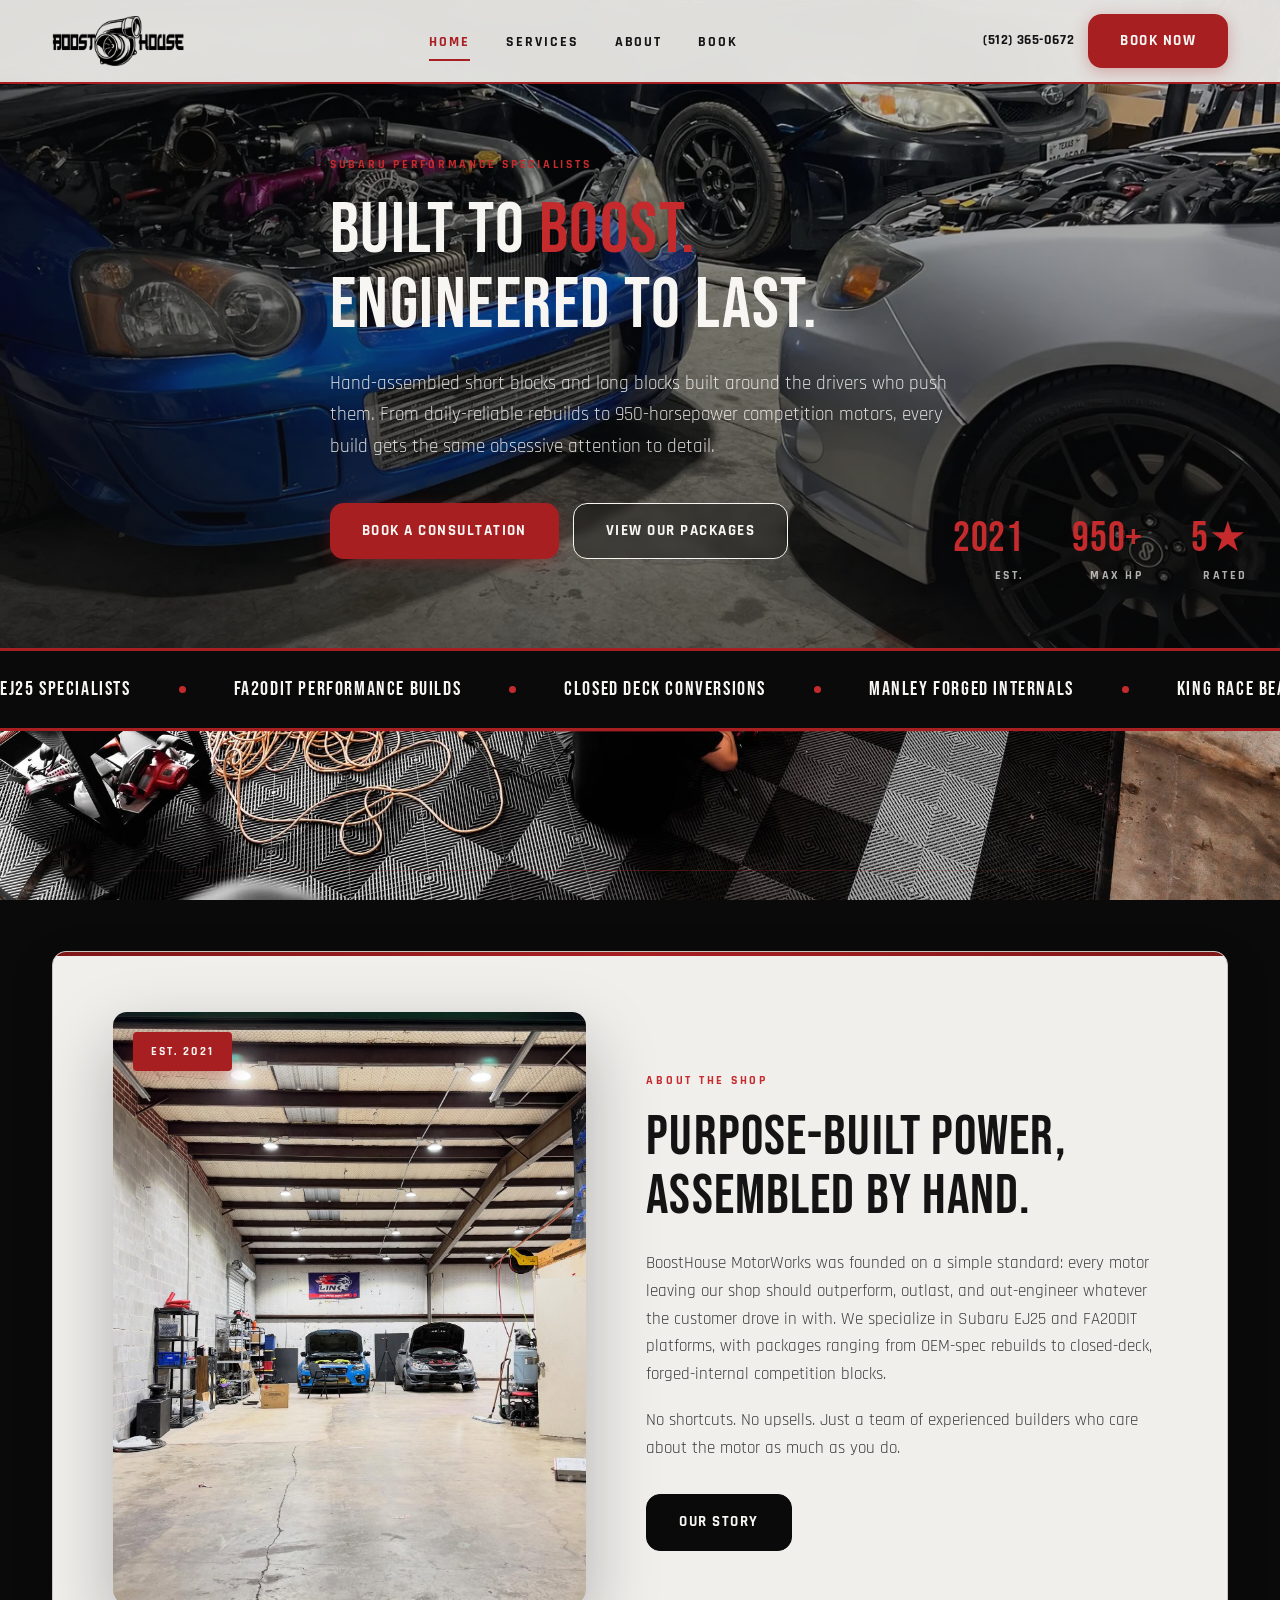
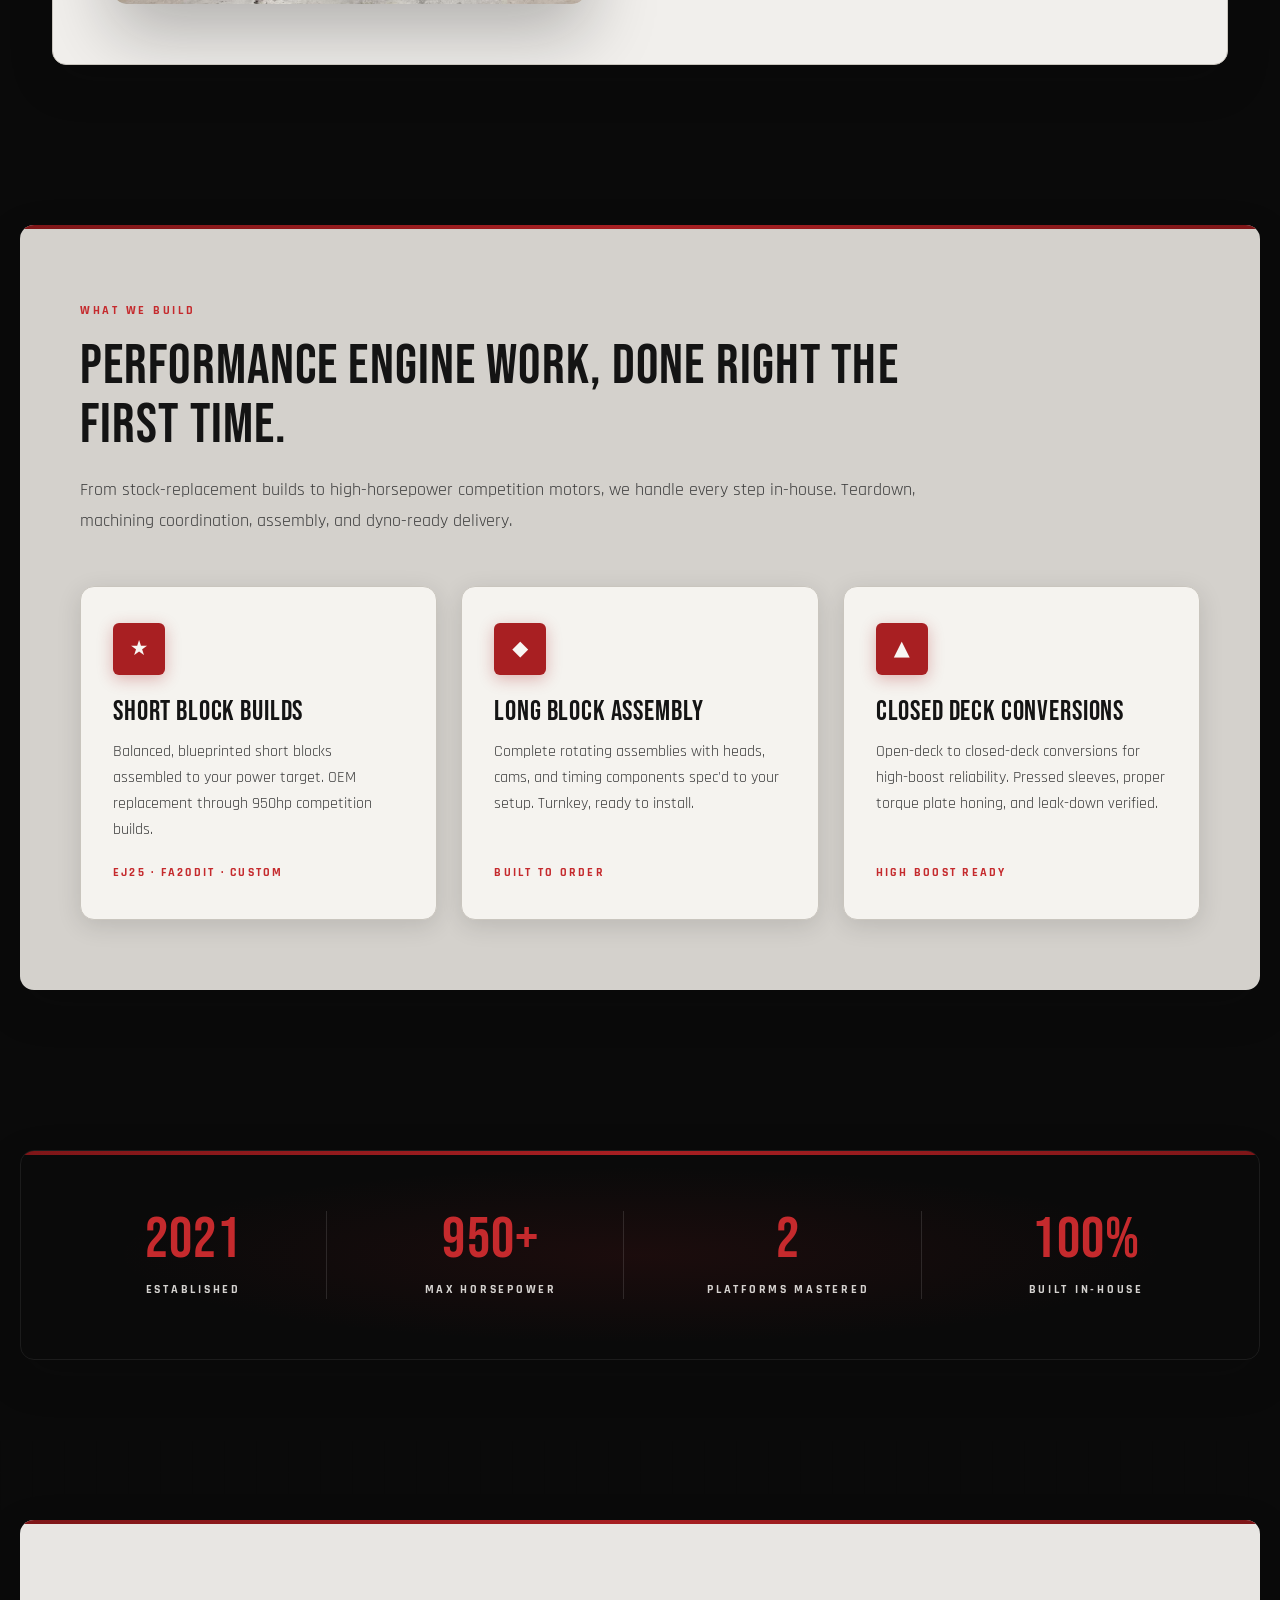
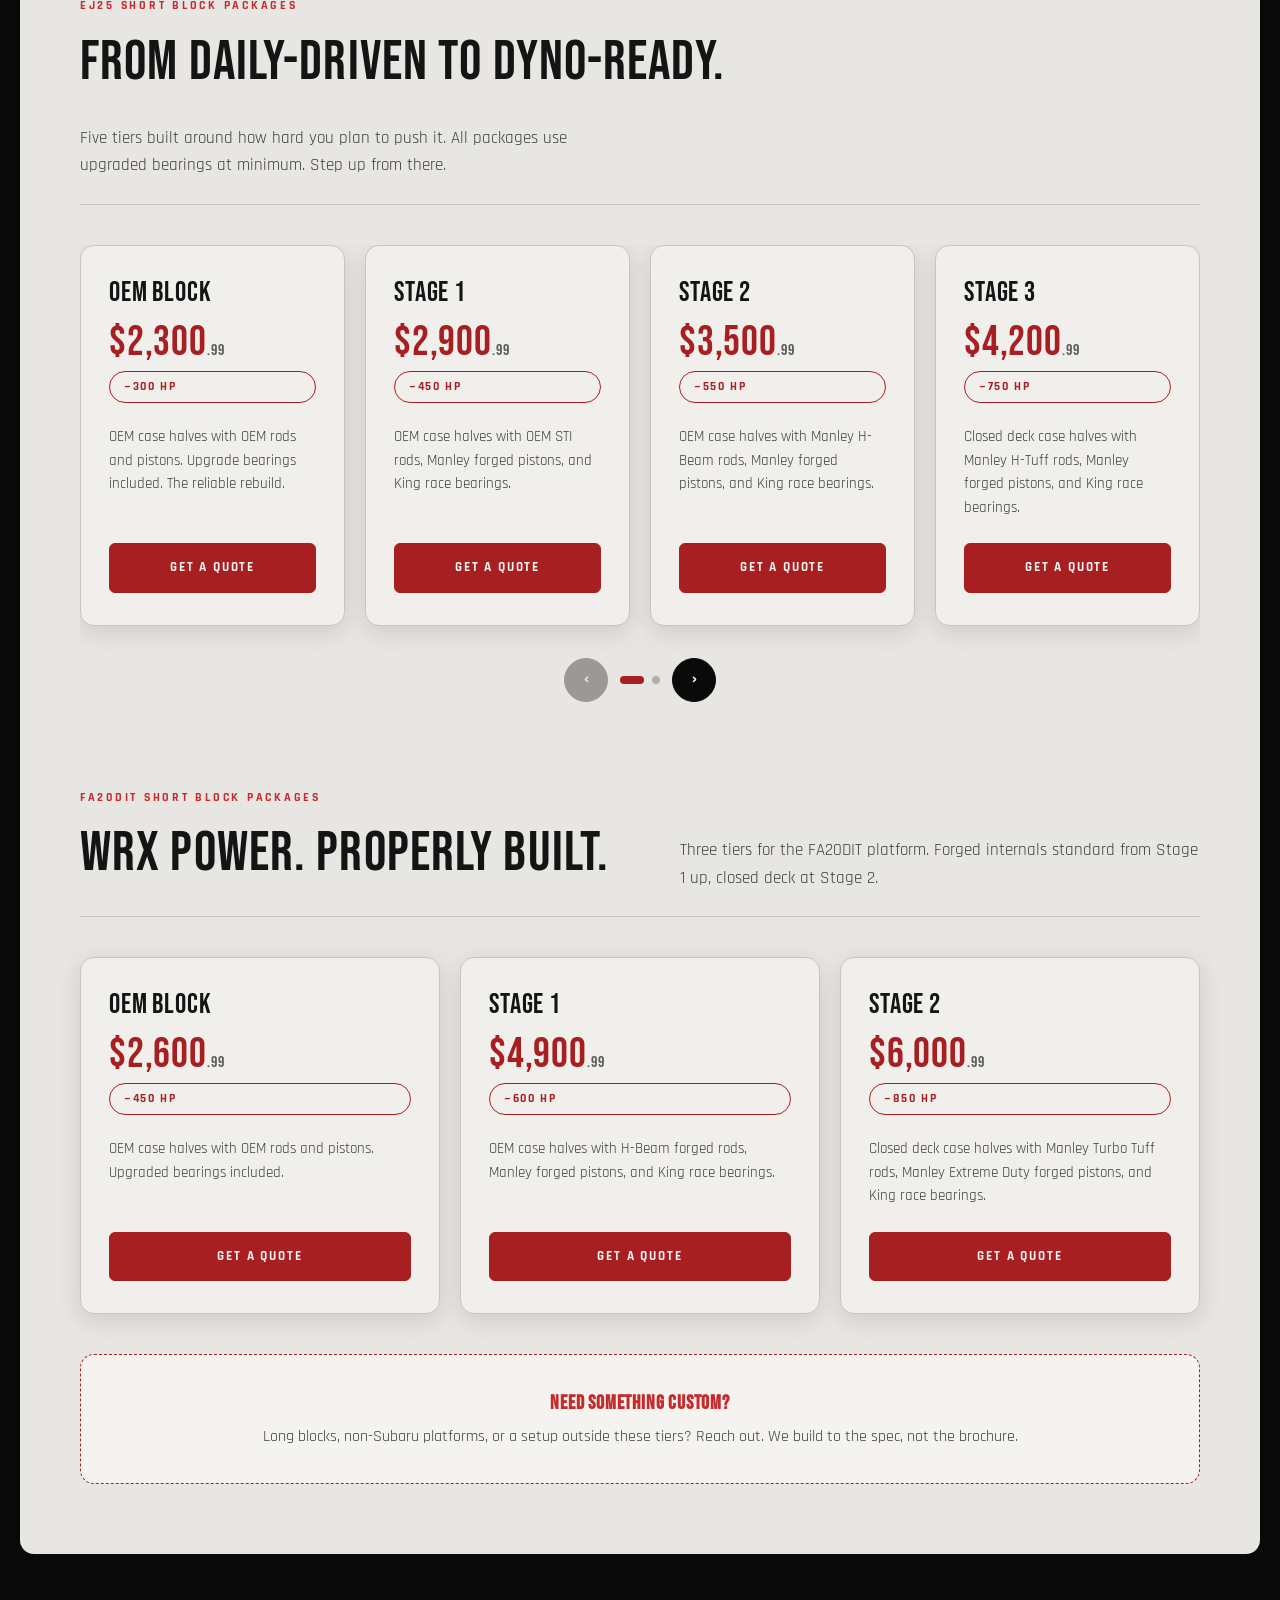
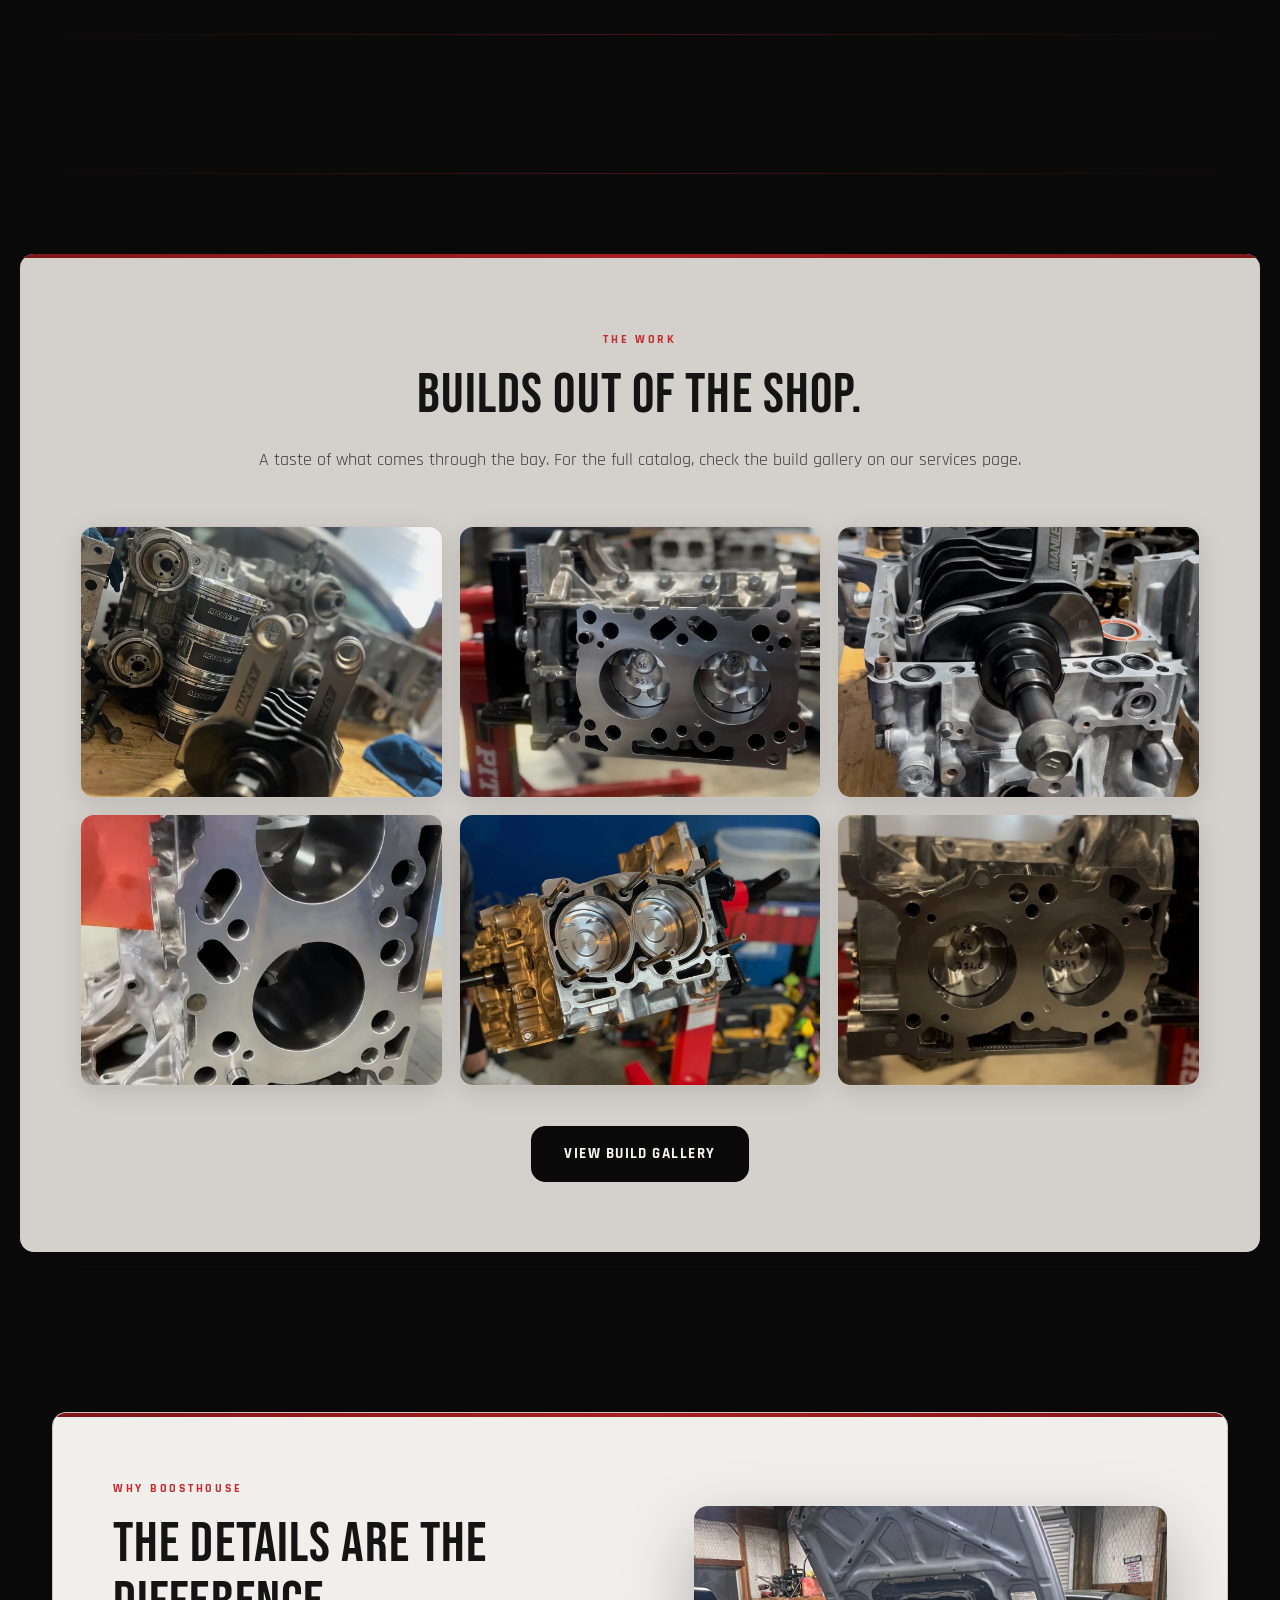
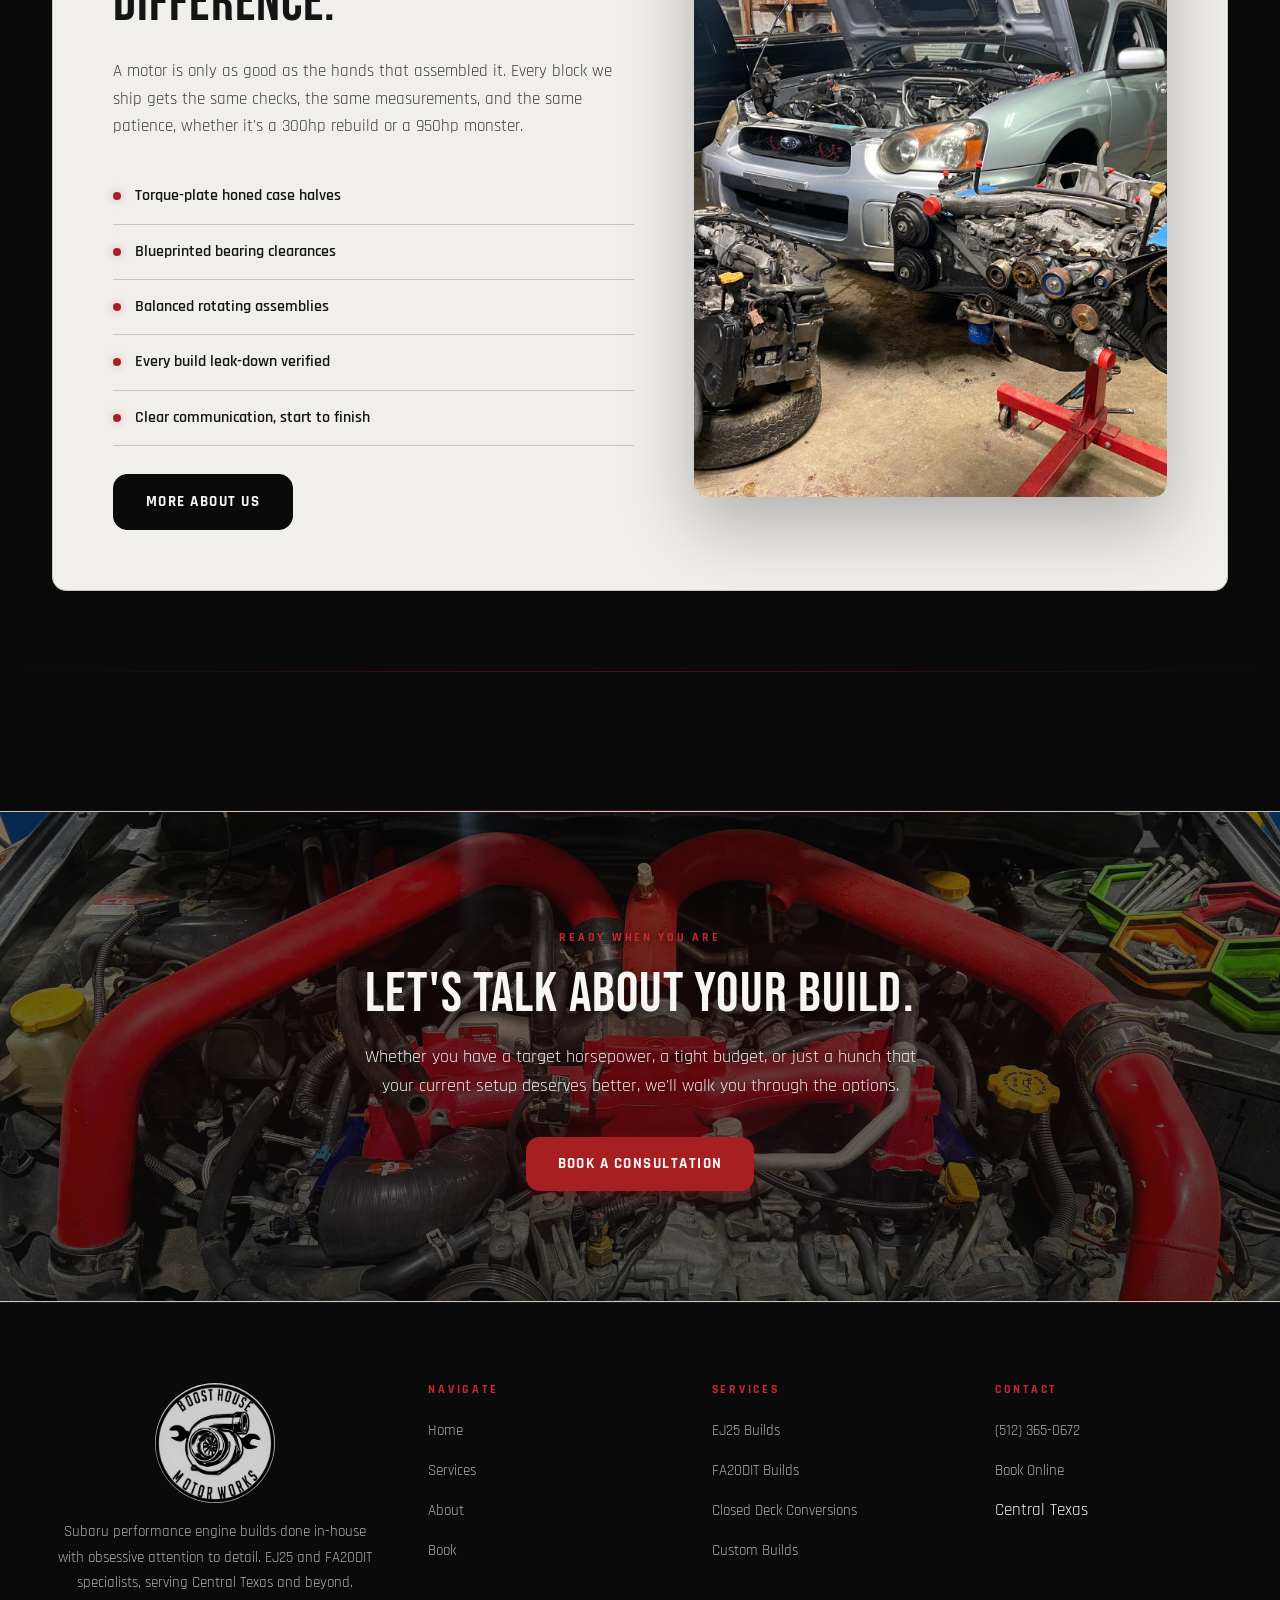
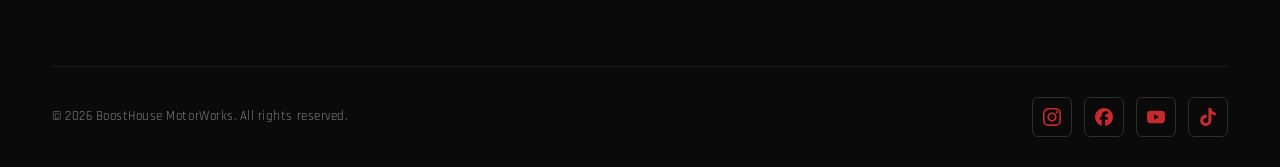
==== commit 941bd19e: "updated added calendly and updates social medias" ====
--- a/index.html
+++ b/index.html
@@ -365,9 +365,18 @@
     <div class="footer-bottom">
       <p>© 2026 BoostHouse MotorWorks. All rights reserved.</p>
       <div class="footer-social">
-        <a href="#" aria-label="Instagram">IG</a>
-        <a href="#" aria-label="Facebook">FB</a>
-        <a href="#" aria-label="TikTok">TT</a>
+        <a href="https://www.instagram.com/boosthouse_motorworks" target="_blank" rel="noopener noreferrer" aria-label="Instagram">
+          <svg viewBox="0 0 24 24" width="18" height="18" fill="currentColor" aria-hidden="true"><path d="M12 2.163c3.204 0 3.584.012 4.85.07 3.252.148 4.771 1.691 4.919 4.919.058 1.265.069 1.645.069 4.849 0 3.205-.012 3.584-.069 4.849-.149 3.225-1.664 4.771-4.919 4.919-1.266.058-1.644.07-4.85.07-3.204 0-3.584-.012-4.849-.07-3.26-.149-4.771-1.699-4.919-4.92-.058-1.265-.07-1.644-.07-4.849 0-3.204.013-3.583.07-4.849.149-3.227 1.664-4.771 4.919-4.919 1.266-.057 1.645-.069 4.849-.069zm0-2.163c-3.259 0-3.667.014-4.947.072-4.358.2-6.78 2.618-6.98 6.98-.059 1.281-.073 1.689-.073 4.948 0 3.259.014 3.668.072 4.948.2 4.358 2.618 6.78 6.98 6.98 1.281.058 1.689.072 4.948.072 3.259 0 3.668-.014 4.948-.072 4.354-.2 6.782-2.618 6.979-6.98.059-1.28.073-1.689.073-4.948 0-3.259-.014-3.667-.072-4.947-.196-4.354-2.617-6.78-6.979-6.98-1.281-.059-1.69-.073-4.949-.073zm0 5.838c-3.403 0-6.162 2.759-6.162 6.162s2.759 6.163 6.162 6.163 6.162-2.759 6.162-6.163c0-3.403-2.759-6.162-6.162-6.162zm0 10.162c-2.209 0-4-1.79-4-4 0-2.209 1.791-4 4-4s4 1.791 4 4c0 2.21-1.791 4-4 4zm6.406-11.845c-.796 0-1.441.645-1.441 1.44s.645 1.44 1.441 1.44c.795 0 1.439-.645 1.439-1.44s-.644-1.44-1.439-1.44z"/></svg>
+        </a>
+        <a href="https://www.facebook.com/boosthouse.motorworks" target="_blank" rel="noopener noreferrer" aria-label="Facebook">
+          <svg viewBox="0 0 24 24" width="18" height="18" fill="currentColor" aria-hidden="true"><path d="M9.101 23.691v-7.98H6.627v-3.667h2.474v-1.58c0-4.085 1.848-5.978 5.858-5.978.401 0 .955.042 1.468.103a8.68 8.68 0 0 1 1.141.195v3.325a8.623 8.623 0 0 0-.653-.036 26.805 26.805 0 0 0-.733-.009c-.707 0-1.259.096-1.675.309a1.686 1.686 0 0 0-.679.622c-.258.42-.374.995-.374 1.752v1.297h3.919l-.386 2.103-.287 1.564h-3.246v8.245C19.396 23.238 24 18.179 24 12.044c0-6.627-5.373-12-12-12s-12 5.373-12 12c0 5.628 3.874 10.35 9.101 11.647Z"/></svg>
+        </a>
+        <a href="https://www.youtube.com/@boosthousellc" target="_blank" rel="noopener noreferrer" aria-label="YouTube">
+          <svg viewBox="0 0 24 24" width="18" height="18" fill="currentColor" aria-hidden="true"><path d="M23.498 6.186a3.016 3.016 0 0 0-2.122-2.136C19.505 3.545 12 3.545 12 3.545s-7.505 0-9.377.505A3.017 3.017 0 0 0 .502 6.186C0 8.07 0 12 0 12s0 3.93.502 5.814a3.016 3.016 0 0 0 2.122 2.136c1.871.505 9.376.505 9.376.505s7.505 0 9.377-.505a3.015 3.015 0 0 0 2.122-2.136C24 15.93 24 12 24 12s0-3.93-.502-5.814zM9.545 15.568V8.432L15.818 12l-6.273 3.568z"/></svg>
+        </a>
+        <a href="https://www.tiktok.com/@boostedzay14" target="_blank" rel="noopener noreferrer" aria-label="TikTok">
+          <svg viewBox="0 0 24 24" width="18" height="18" fill="currentColor" aria-hidden="true"><path d="M12.525.02c1.31-.02 2.61-.01 3.91-.02.08 1.53.63 3.09 1.75 4.17 1.12 1.11 2.7 1.62 4.24 1.79v4.03c-1.44-.05-2.89-.35-4.2-.97-.57-.26-1.1-.59-1.62-.93-.01 2.92.01 5.84-.02 8.75-.08 1.4-.54 2.79-1.35 3.94-1.31 1.92-3.58 3.17-5.91 3.21-1.43.08-2.86-.31-4.08-1.03-2.02-1.19-3.44-3.37-3.65-5.71-.02-.5-.03-1-.01-1.49.18-1.9 1.12-3.72 2.58-4.96 1.66-1.44 3.98-2.13 6.15-1.72.02 1.48-.04 2.96-.04 4.44-.99-.32-2.15-.23-3.02.37-.63.41-1.11 1.04-1.36 1.75-.21.51-.15 1.07-.14 1.61.24 1.64 1.82 3.02 3.5 2.87 1.12-.01 2.19-.66 2.77-1.61.19-.33.4-.67.41-1.06.1-1.79.06-3.57.07-5.36.01-4.03-.01-8.05.02-12.07z"/></svg>
+        </a>
       </div>
     </div>
   </div>
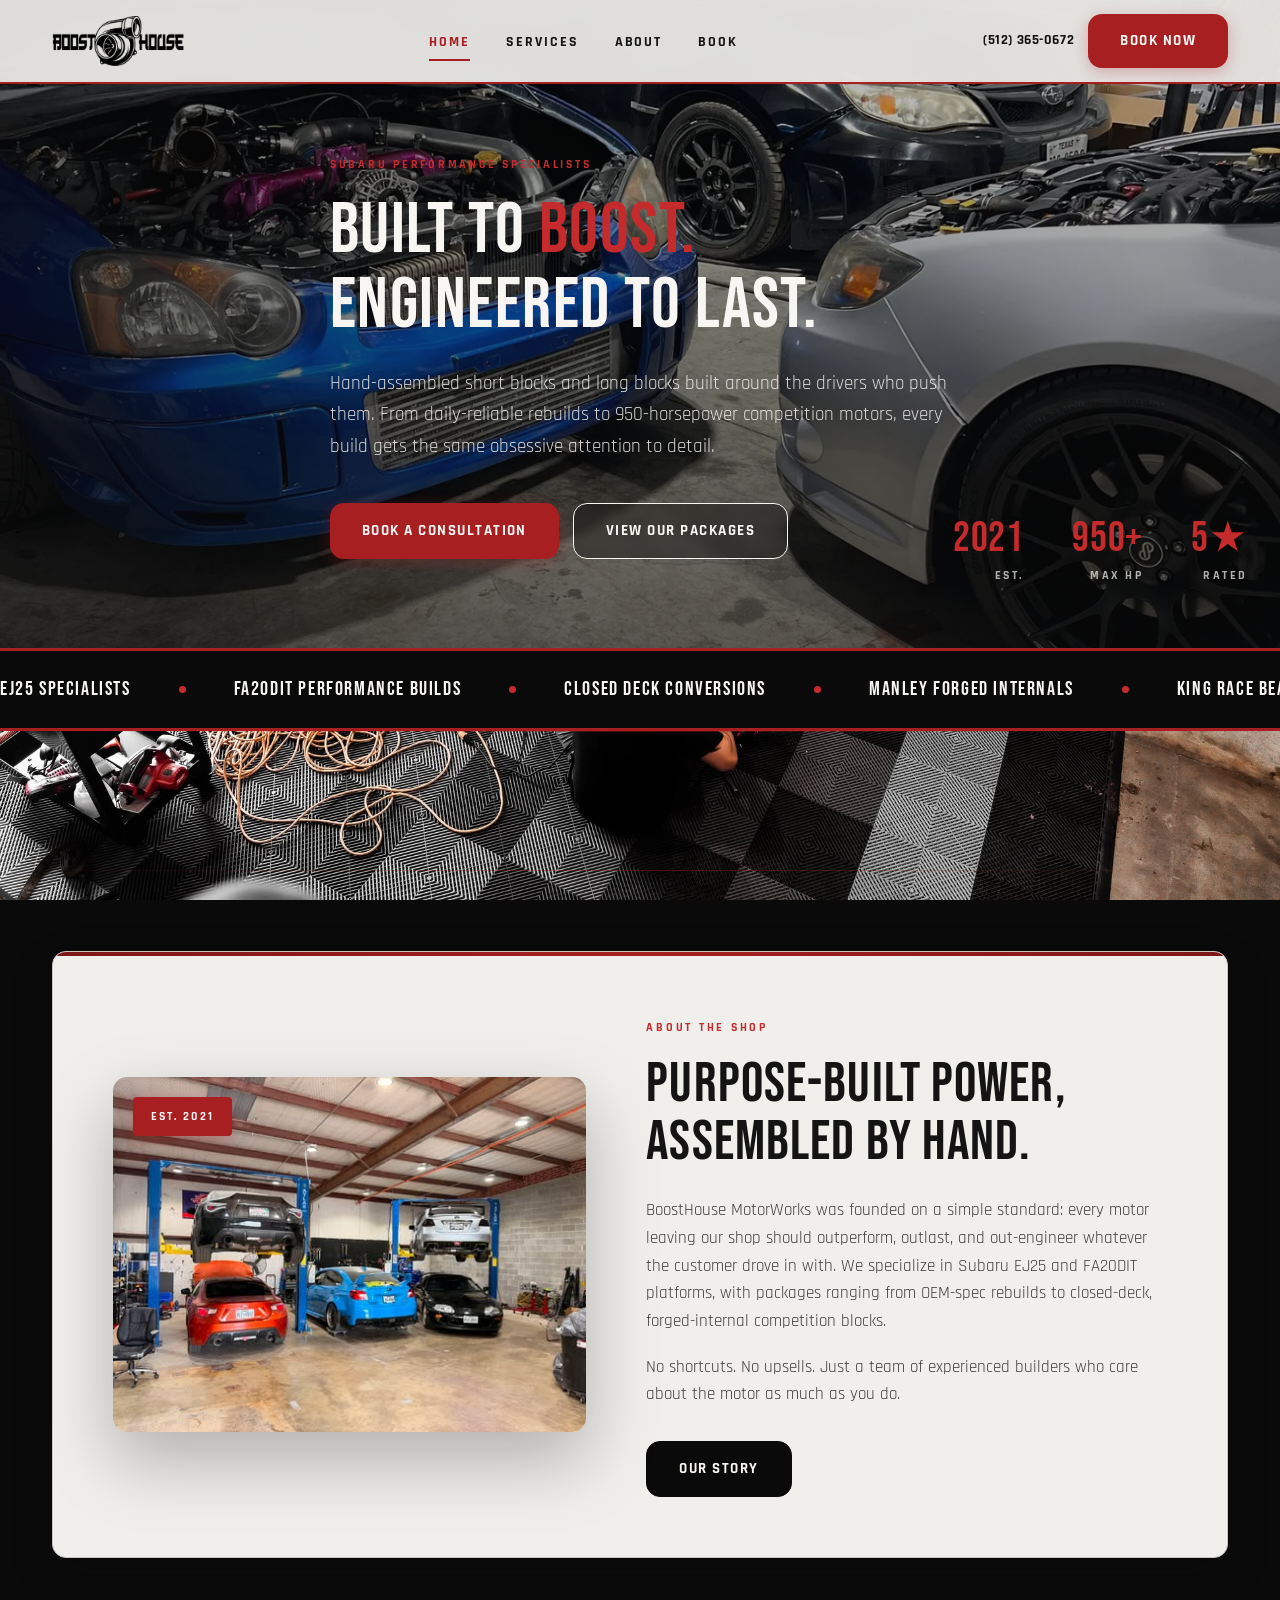
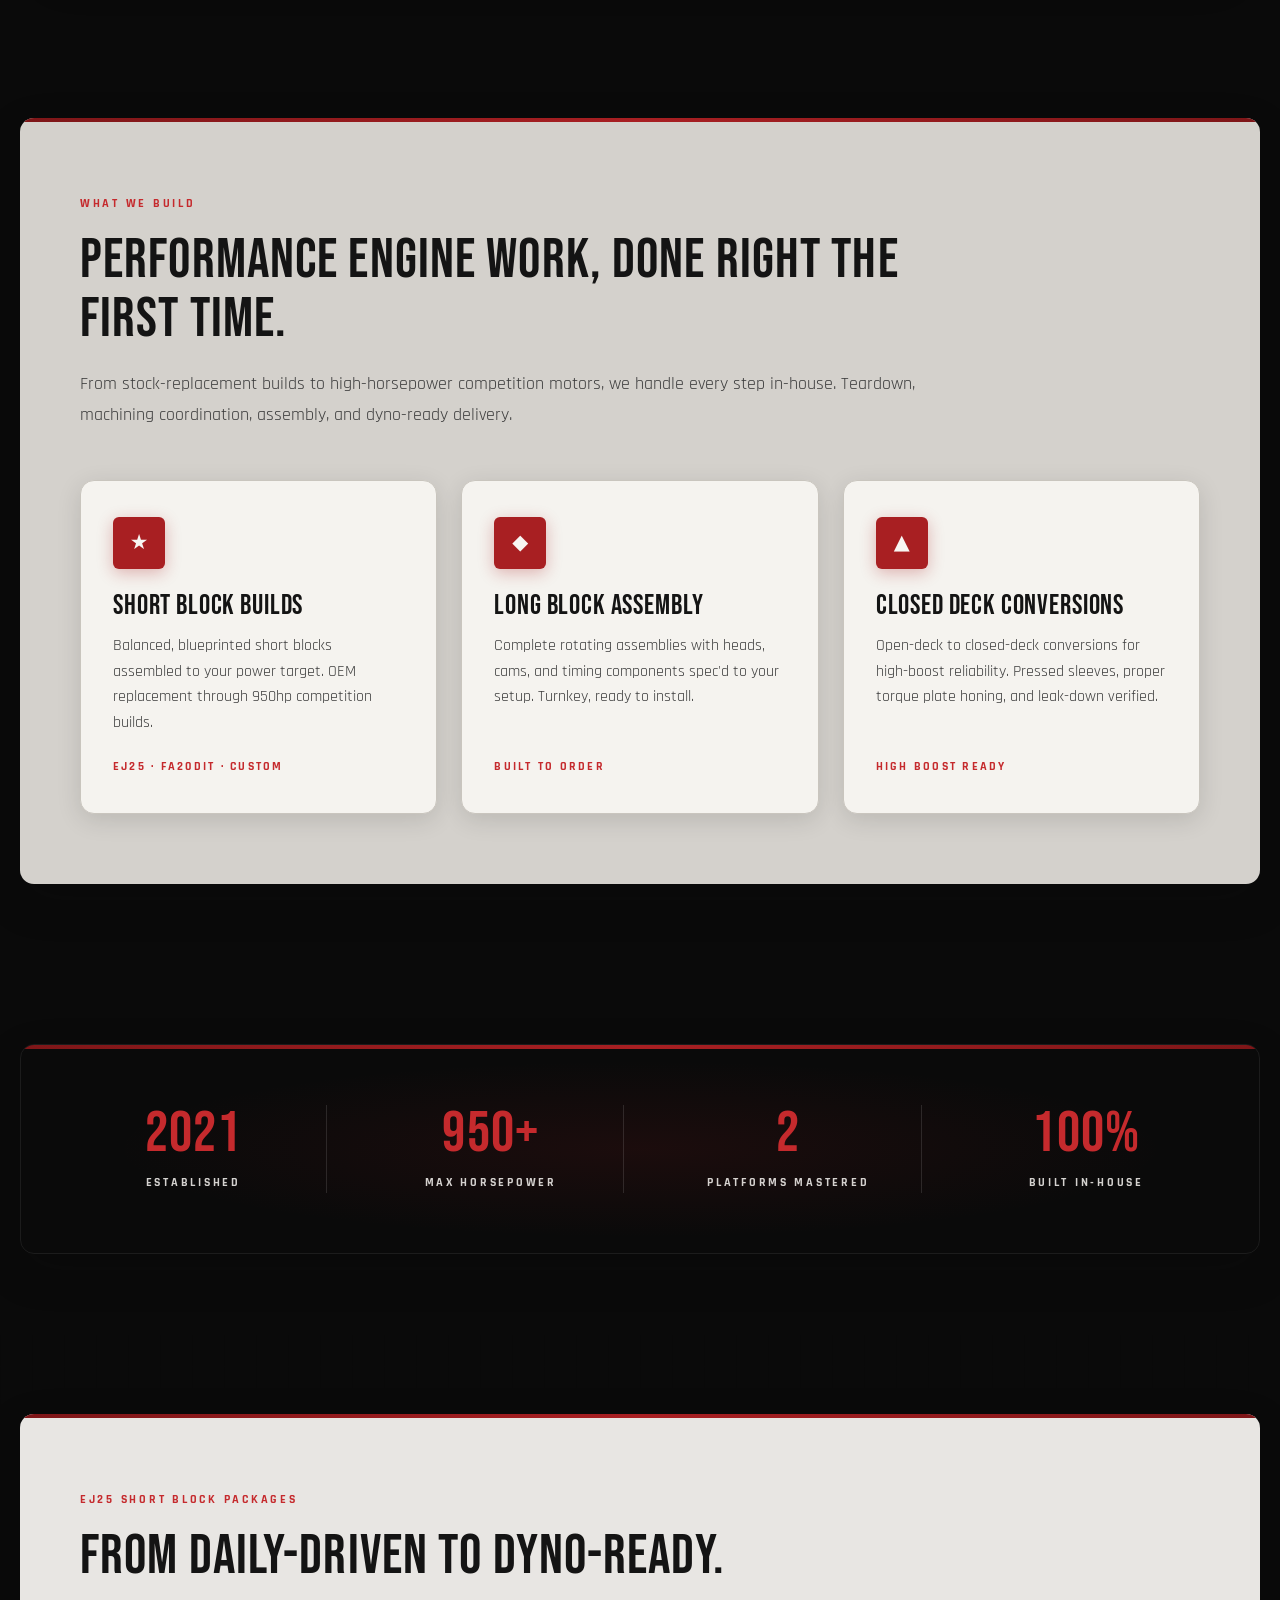
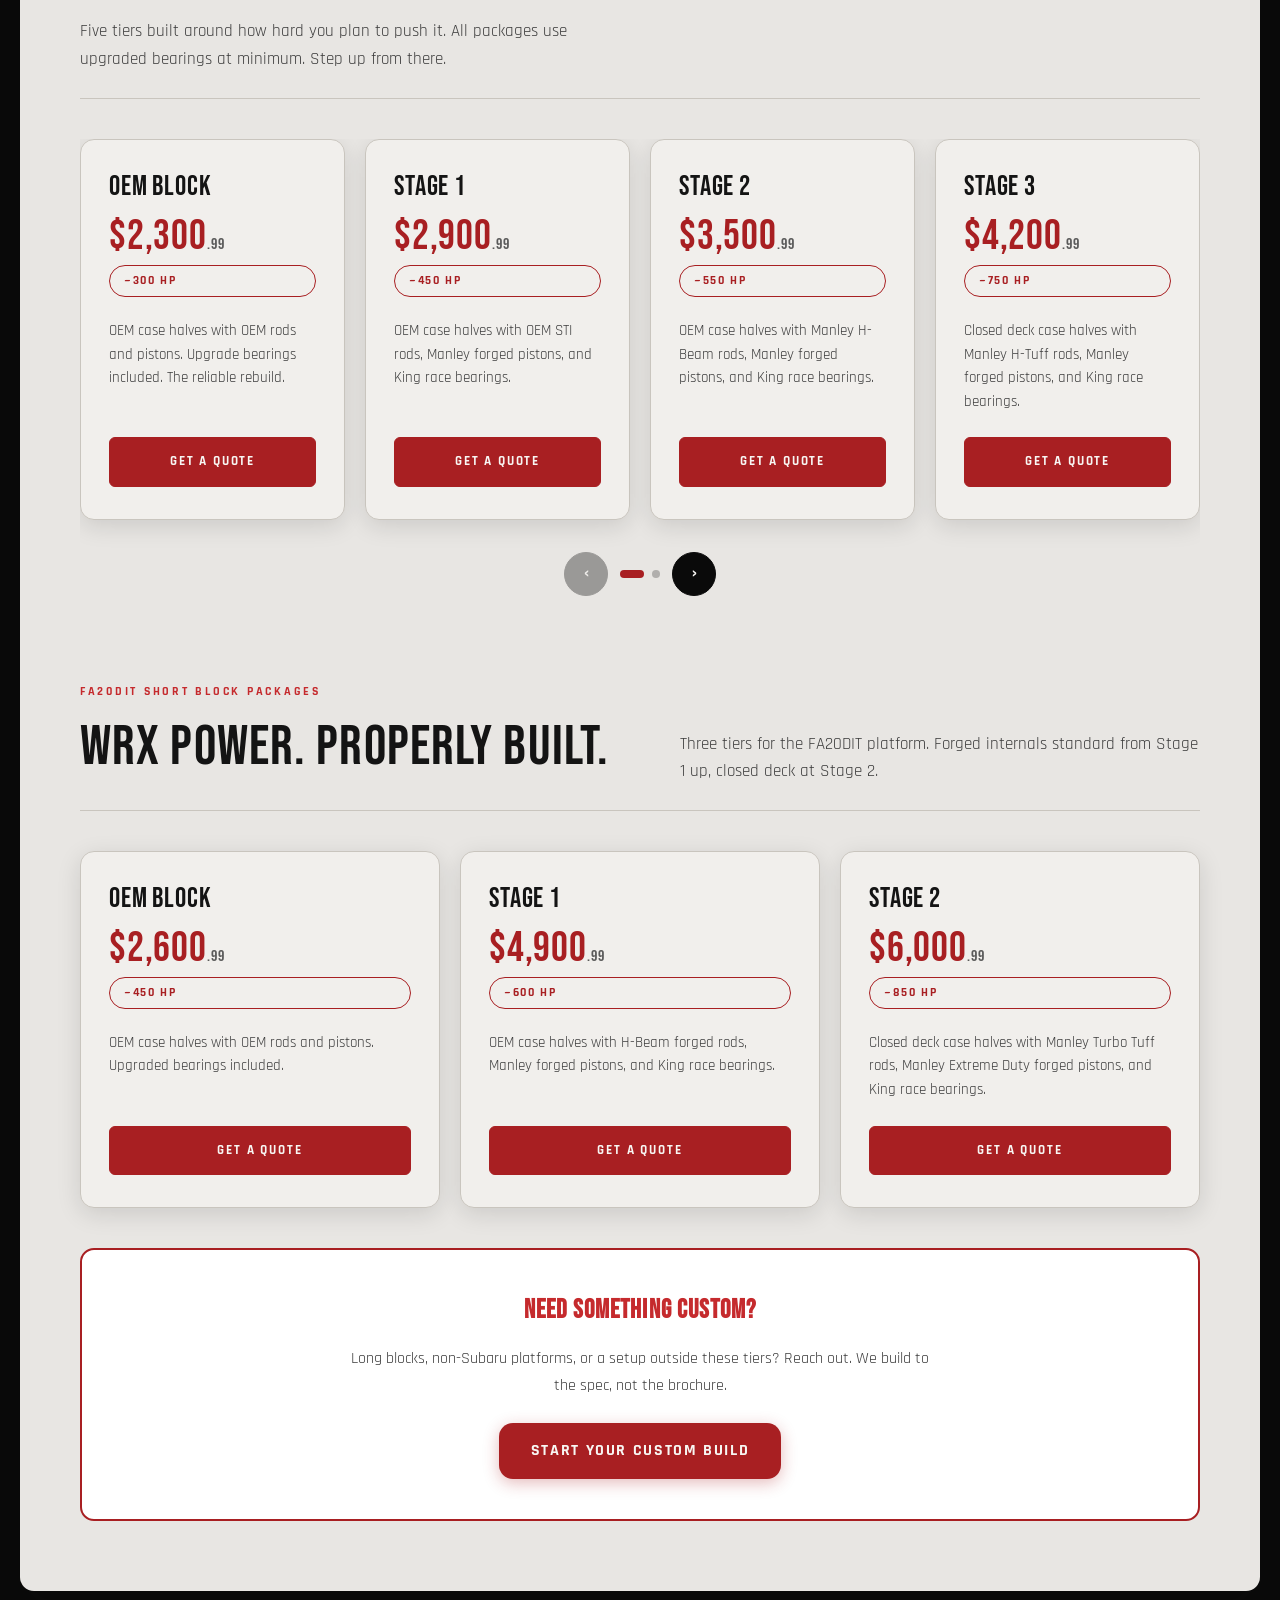
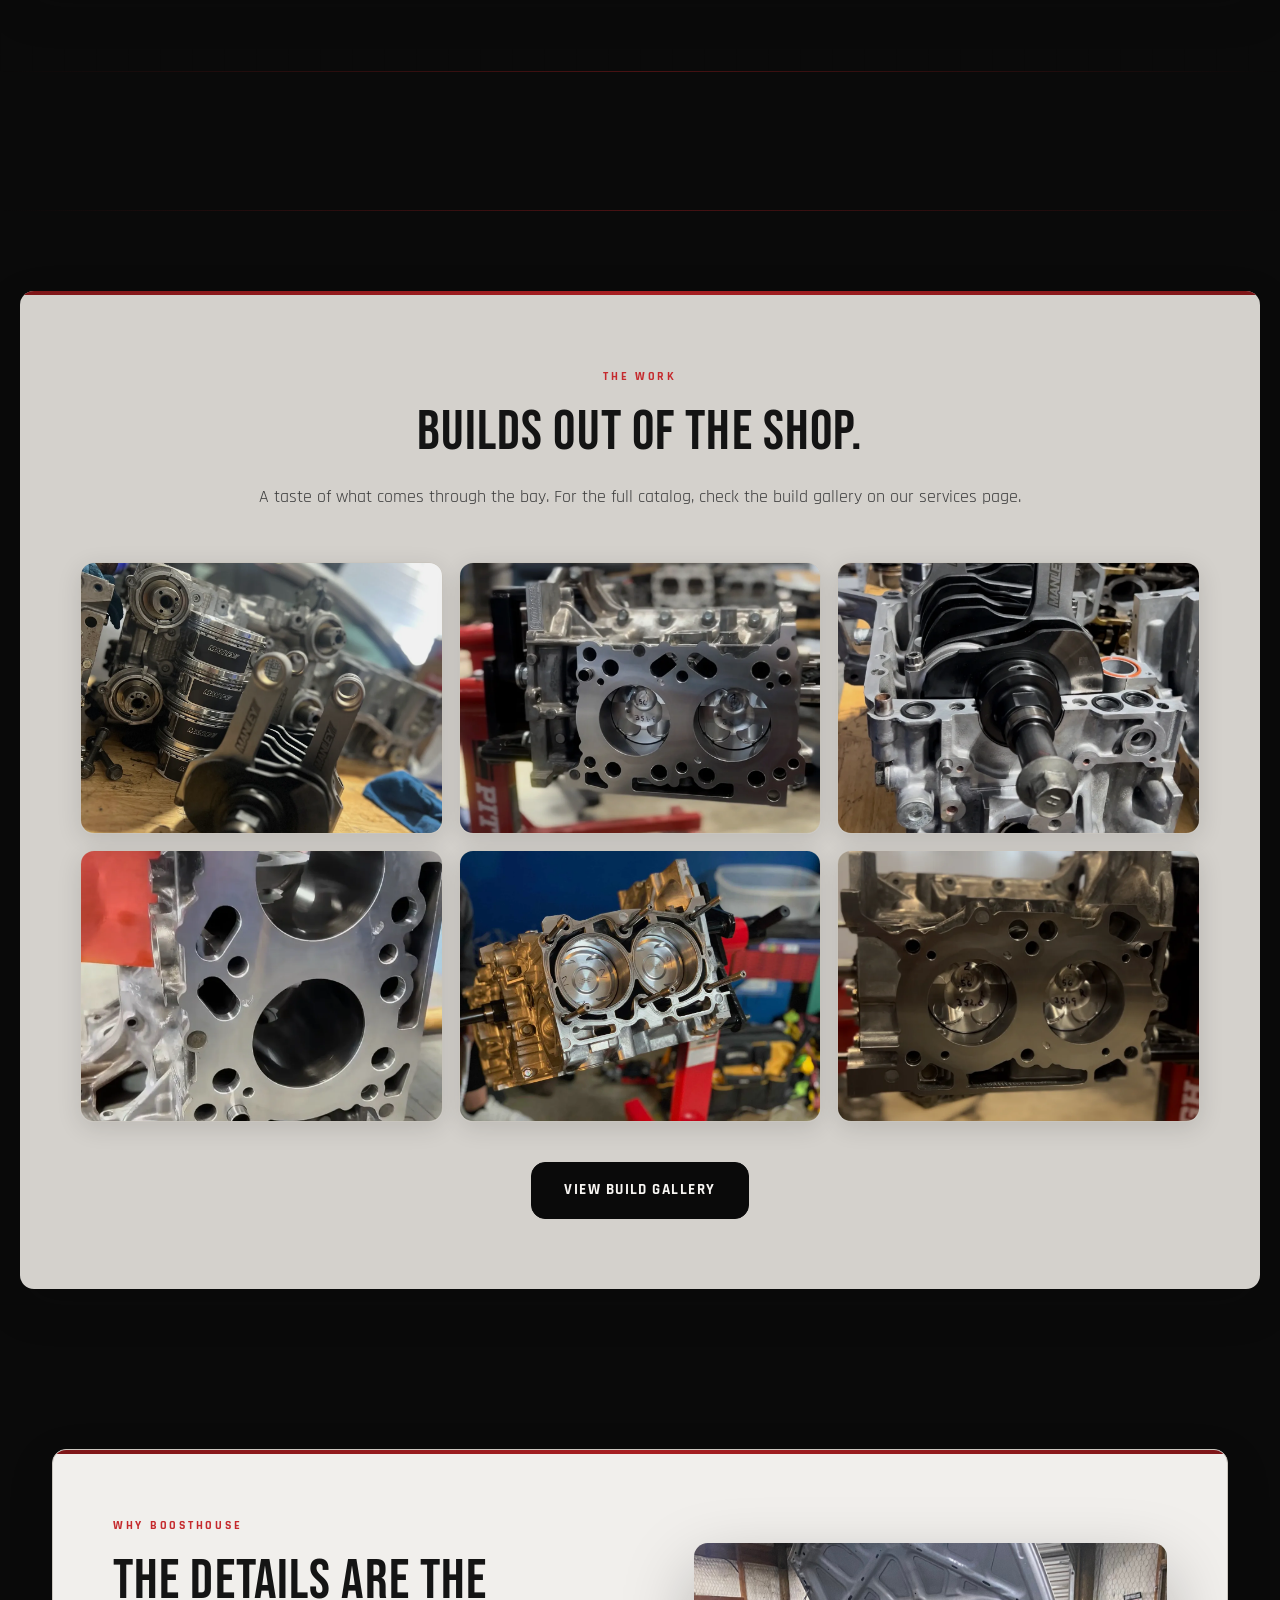
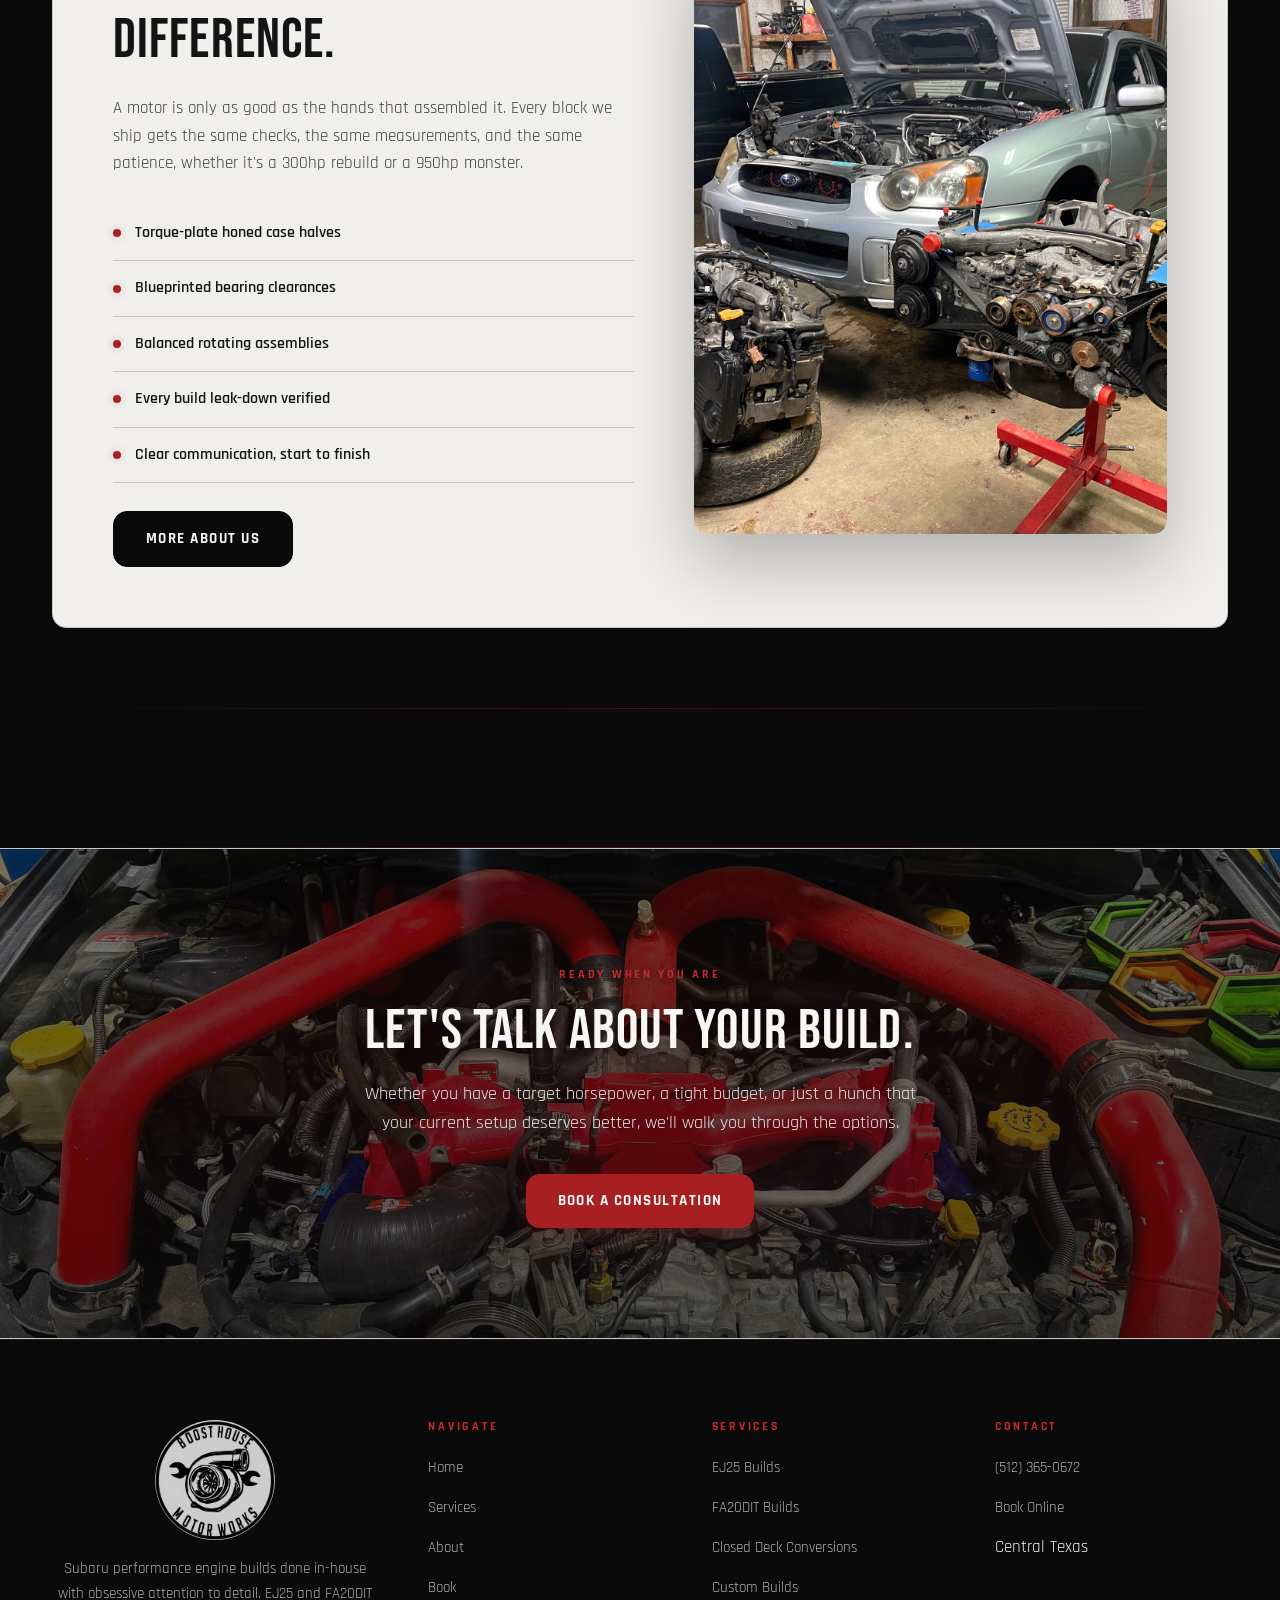
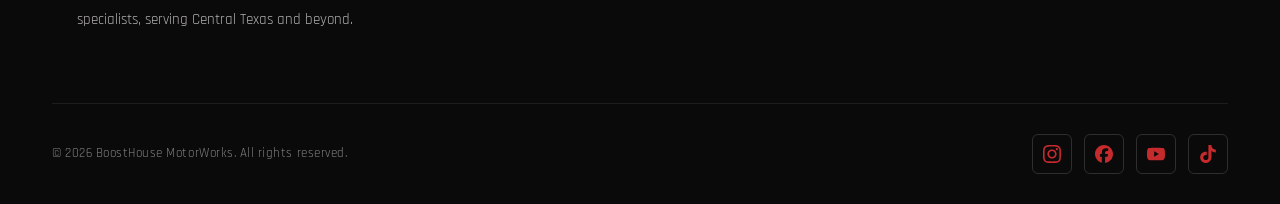
==== commit aa3cfc7f: "update added custom build button. swapped landing page photo. updated philosophy section." ====
--- a/index.html
+++ b/index.html
@@ -78,7 +78,7 @@
 <section class="intro">
   <div class="container">
     <div class="intro-grid">
-      <div class="intro-media">
+      <div class="intro-media intro-media--landscape">
         <img src="assets/intro-shop.jpg" alt="Inside BoostHouse MotorWorks shop" />
         <span class="intro-badge">Est. 2021</span>
       </div>
@@ -256,9 +256,11 @@
 
       </div>
 
-      <div class="custom-note">
-        <strong>Need something custom?</strong> Long blocks, non-Subaru platforms, or a setup outside these tiers? Reach out. We build to the spec, not the brochure.
-      </div>
+      <a href="book.html" class="custom-note custom-note--cta">
+        <strong>Need Something Custom?</strong>
+        <span>Long blocks, non-Subaru platforms, or a setup outside these tiers? Reach out. We build to the spec, not the brochure.</span>
+        <span class="custom-note-btn">Start Your Custom Build</span>
+      </a>
     </div>
 
   </div>
--- a/styles.css
+++ b/styles.css
@@ -385,12 +385,23 @@
   position: relative; aspect-ratio: 4 / 5; border-radius: var(--radius);
   overflow: hidden; box-shadow: var(--shadow-deep);
 }
-.intro-media img { width: 100%; height: 100%; object-fit: cover; }
+.intro-media img,
+.intro-media video {
+  width: 100%; height: 100%; object-fit: cover; display: block;
+}
+.intro-media video {
+  background: var(--black);
+}
+/* Landscape variant for sections where a wider photo fits better */
+.intro-media--landscape {
+  aspect-ratio: 4 / 3;
+}
 .intro-badge {
   position: absolute; top: 20px; left: 20px;
   background: var(--red); color: var(--text-bright); padding: 10px 18px; border-radius: 4px;
   font-family: var(--font-body); font-size: 0.72rem; font-weight: 700;
   letter-spacing: 0.18em; text-transform: uppercase; box-shadow: var(--shadow-copper);
+  z-index: 2;
 }
 .intro-content h2 { margin-bottom: 24px; }
 .intro-content p { color: var(--ink-muted); margin-bottom: 18px; font-size: 1.05rem; }
@@ -597,6 +608,60 @@
   color: var(--copper-bright); font-family: var(--font-display);
   font-size: 1.25rem; letter-spacing: 0.04em; text-transform: uppercase;
   display: block; margin-bottom: 4px;
+}
+
+/* Clickable CTA variant of custom-note */
+.custom-note--cta {
+  display: flex;
+  flex-direction: column;
+  align-items: center;
+  gap: 14px;
+  padding: 40px 32px;
+  border-style: solid;
+  border-width: 2px;
+  background: var(--surface-lift);
+  text-decoration: none;
+  transition: all 0.3s ease;
+  cursor: pointer;
+}
+.custom-note--cta:hover {
+  background: var(--chrome-light);
+  border-color: var(--red-bright);
+  transform: translateY(-3px);
+  box-shadow: var(--shadow-lift);
+}
+.custom-note--cta strong {
+  font-size: 1.6rem;
+  margin-bottom: 0;
+}
+.custom-note--cta span {
+  display: block;
+  max-width: 580px;
+  color: var(--ink-muted);
+  font-size: 1.02rem;
+  line-height: 1.6;
+}
+.custom-note-btn {
+  display: inline-flex !important;
+  align-items: center;
+  justify-content: center;
+  margin-top: 10px;
+  padding: 15px 32px;
+  background: var(--red);
+  color: var(--text-bright) !important;
+  font-family: var(--font-body);
+  font-weight: 700;
+  font-size: 0.92rem;
+  letter-spacing: 0.1em;
+  text-transform: uppercase;
+  border-radius: var(--radius);
+  box-shadow: var(--shadow-copper);
+  max-width: none !important;
+  transition: all 0.25s ease;
+}
+.custom-note--cta:hover .custom-note-btn {
+  background: var(--red-bright);
+  box-shadow: 0 8px 24px rgba(181, 106, 58, 0.45);
 }
 
 /* --- Stats Band (now a contained card) --- */
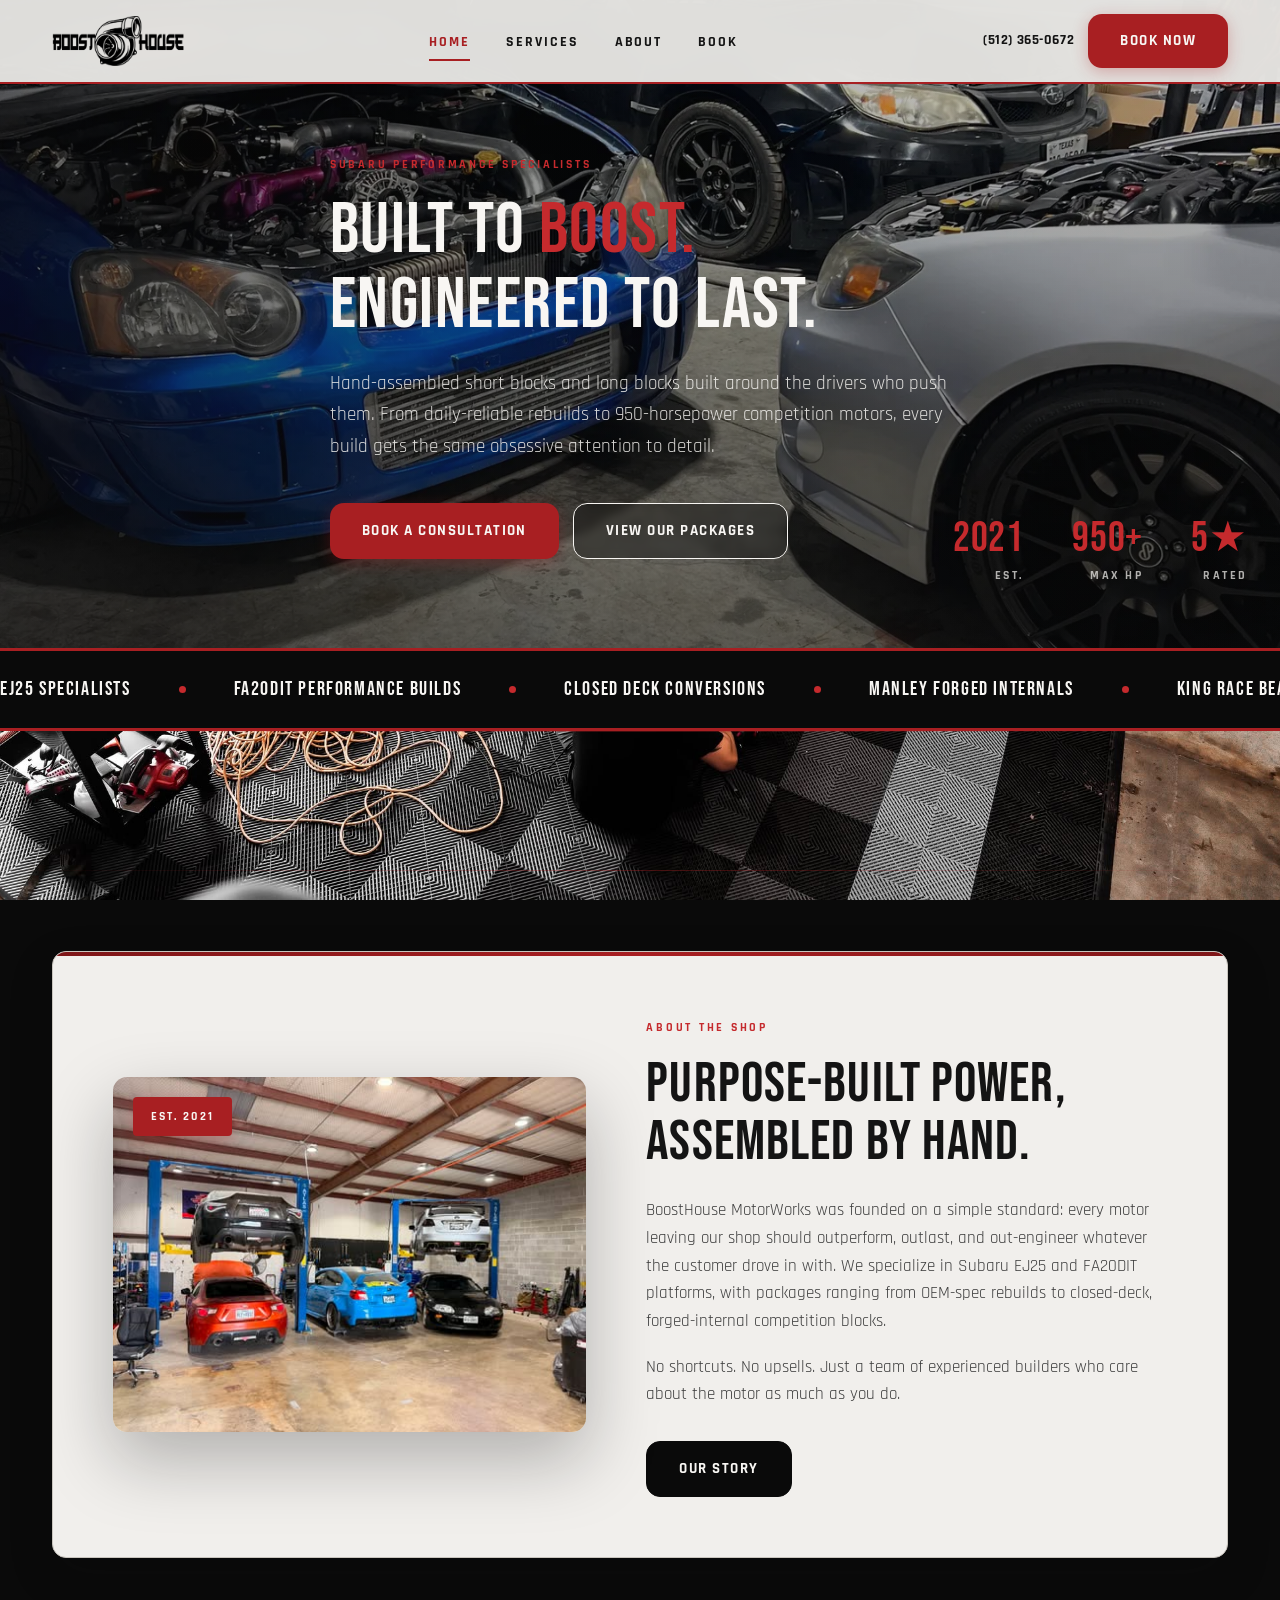
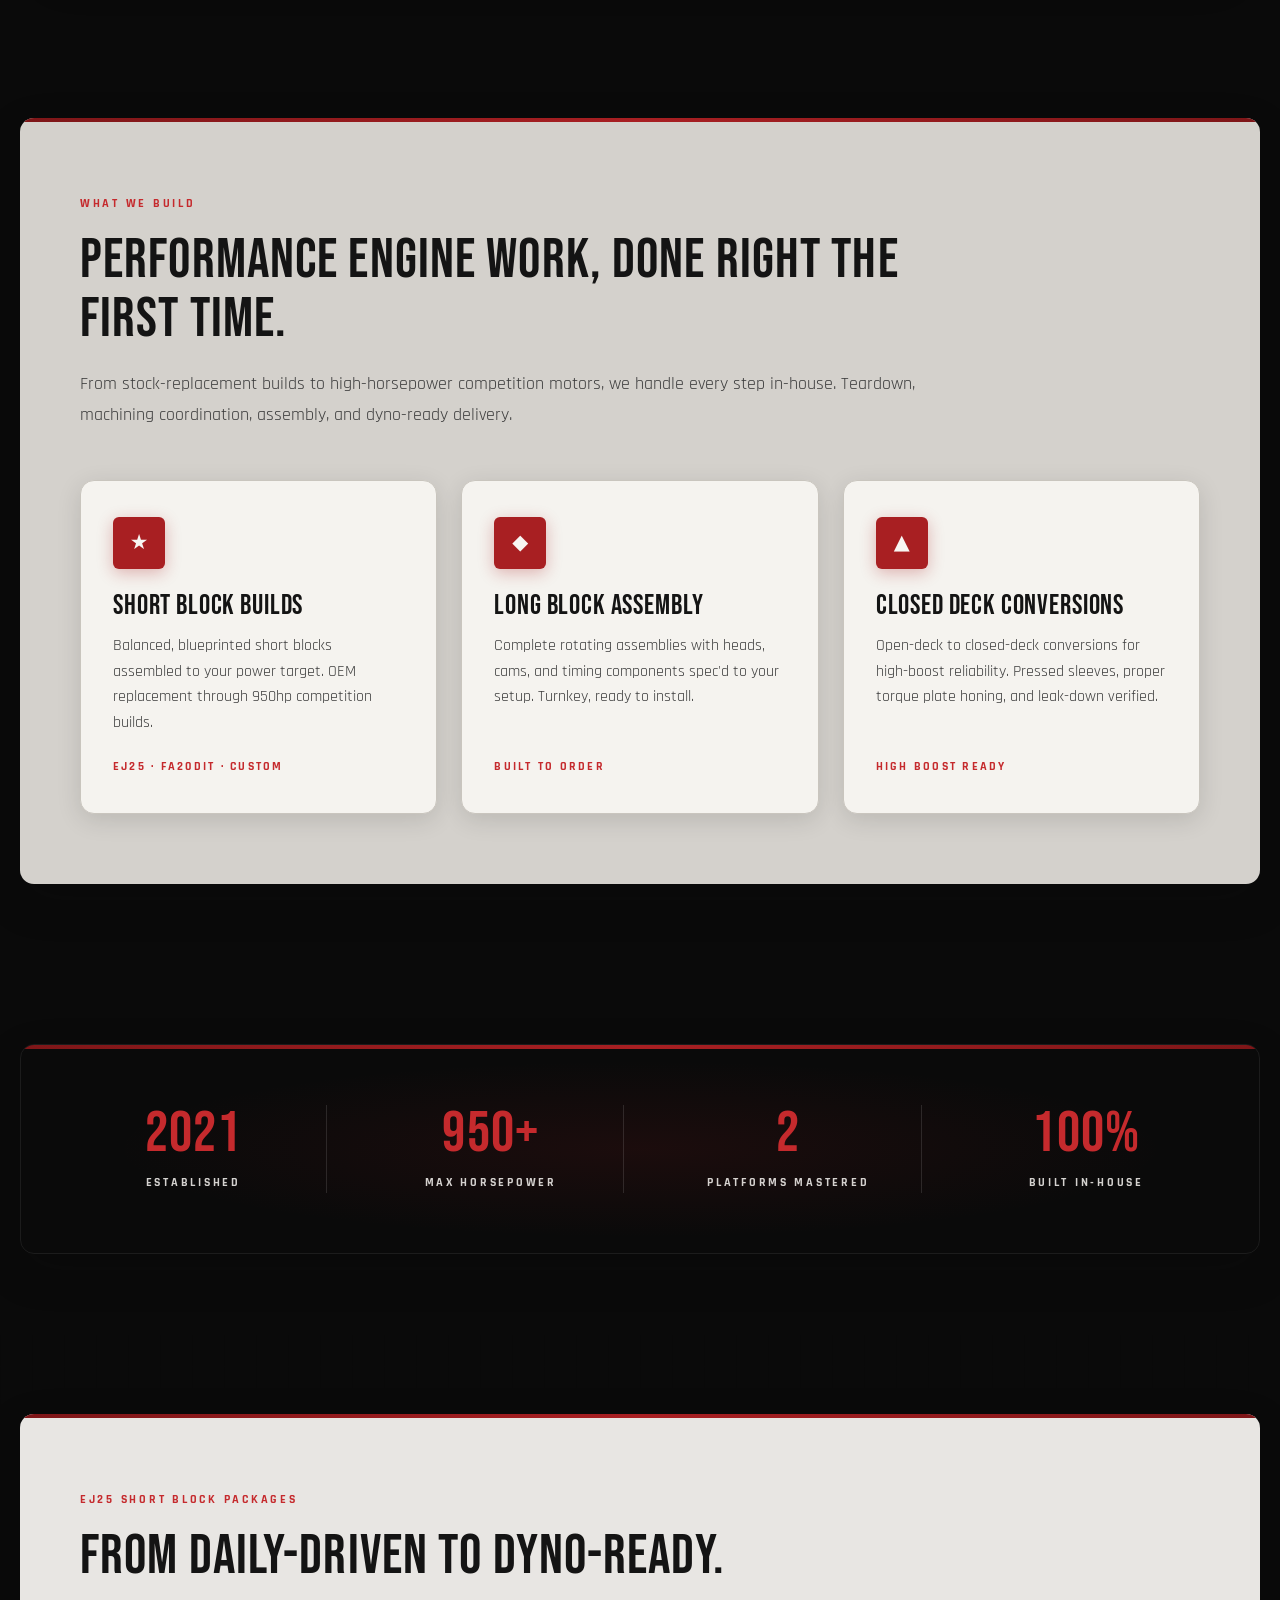
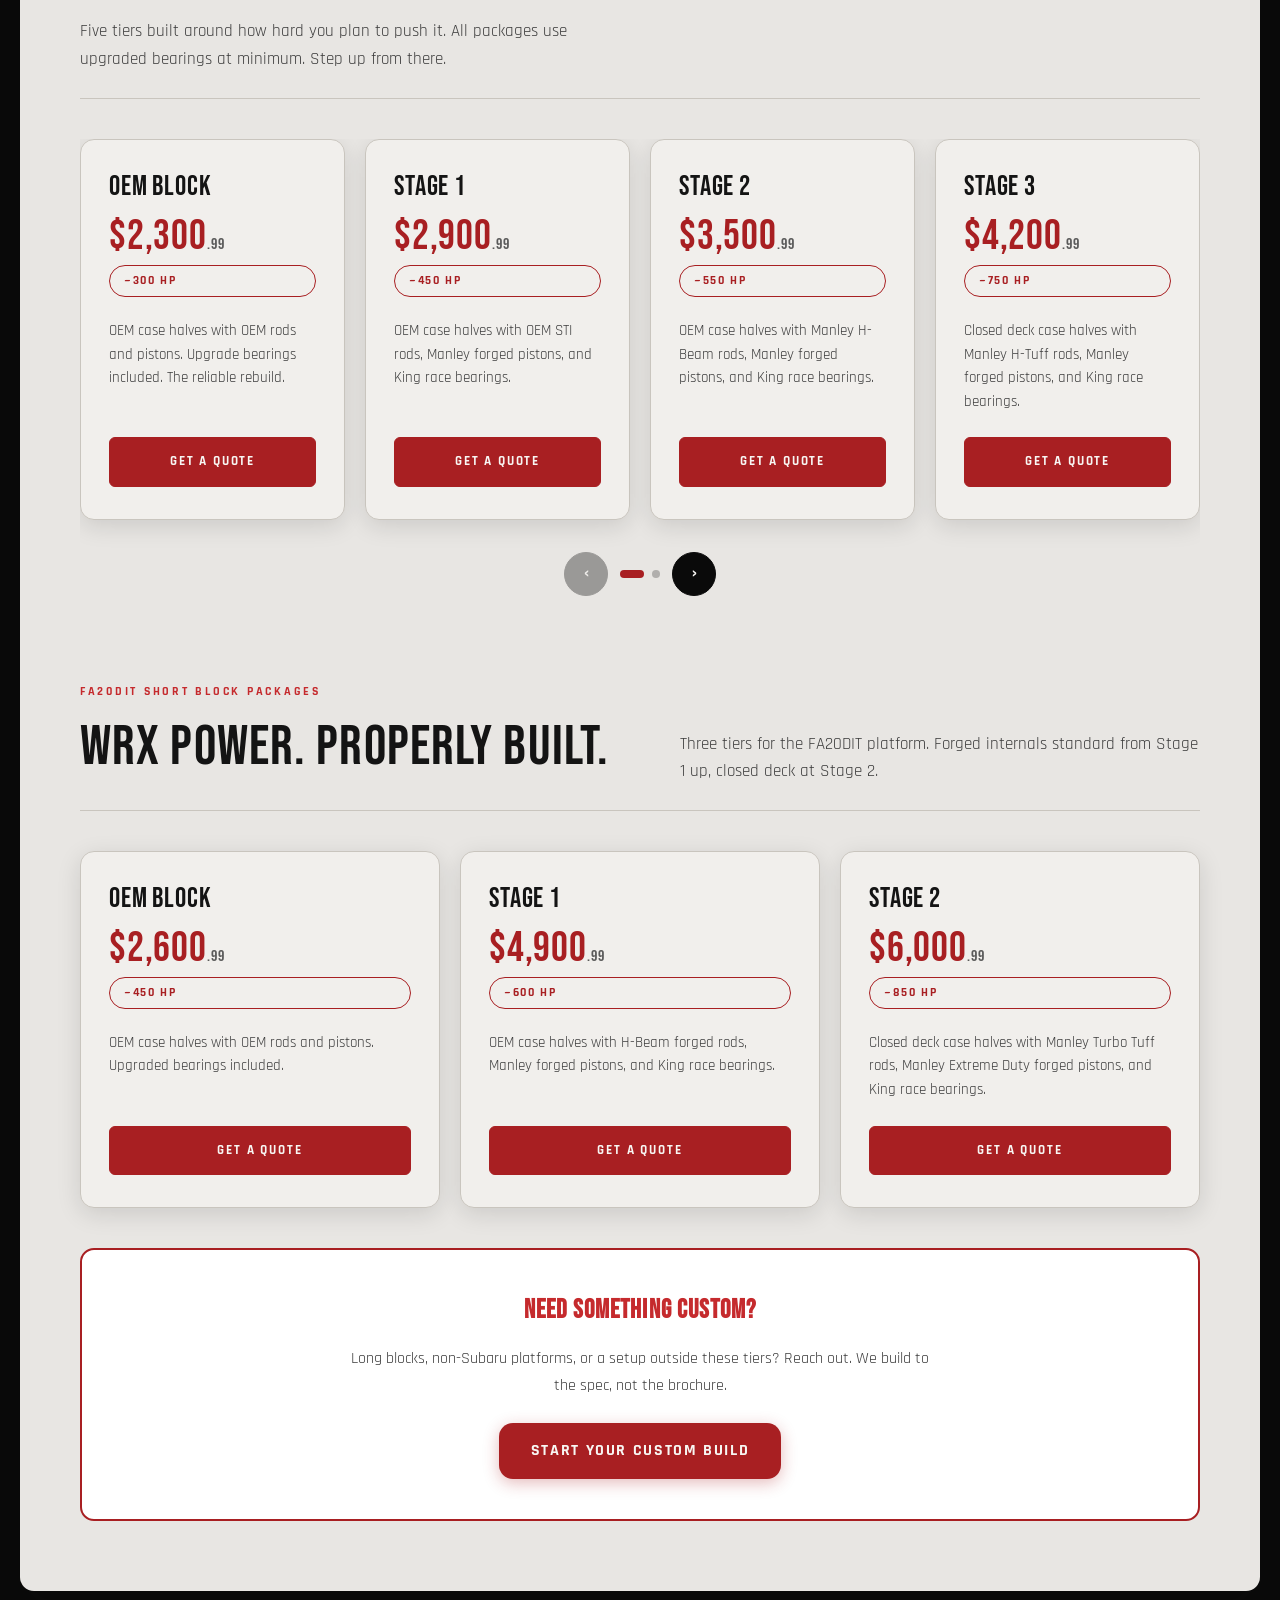
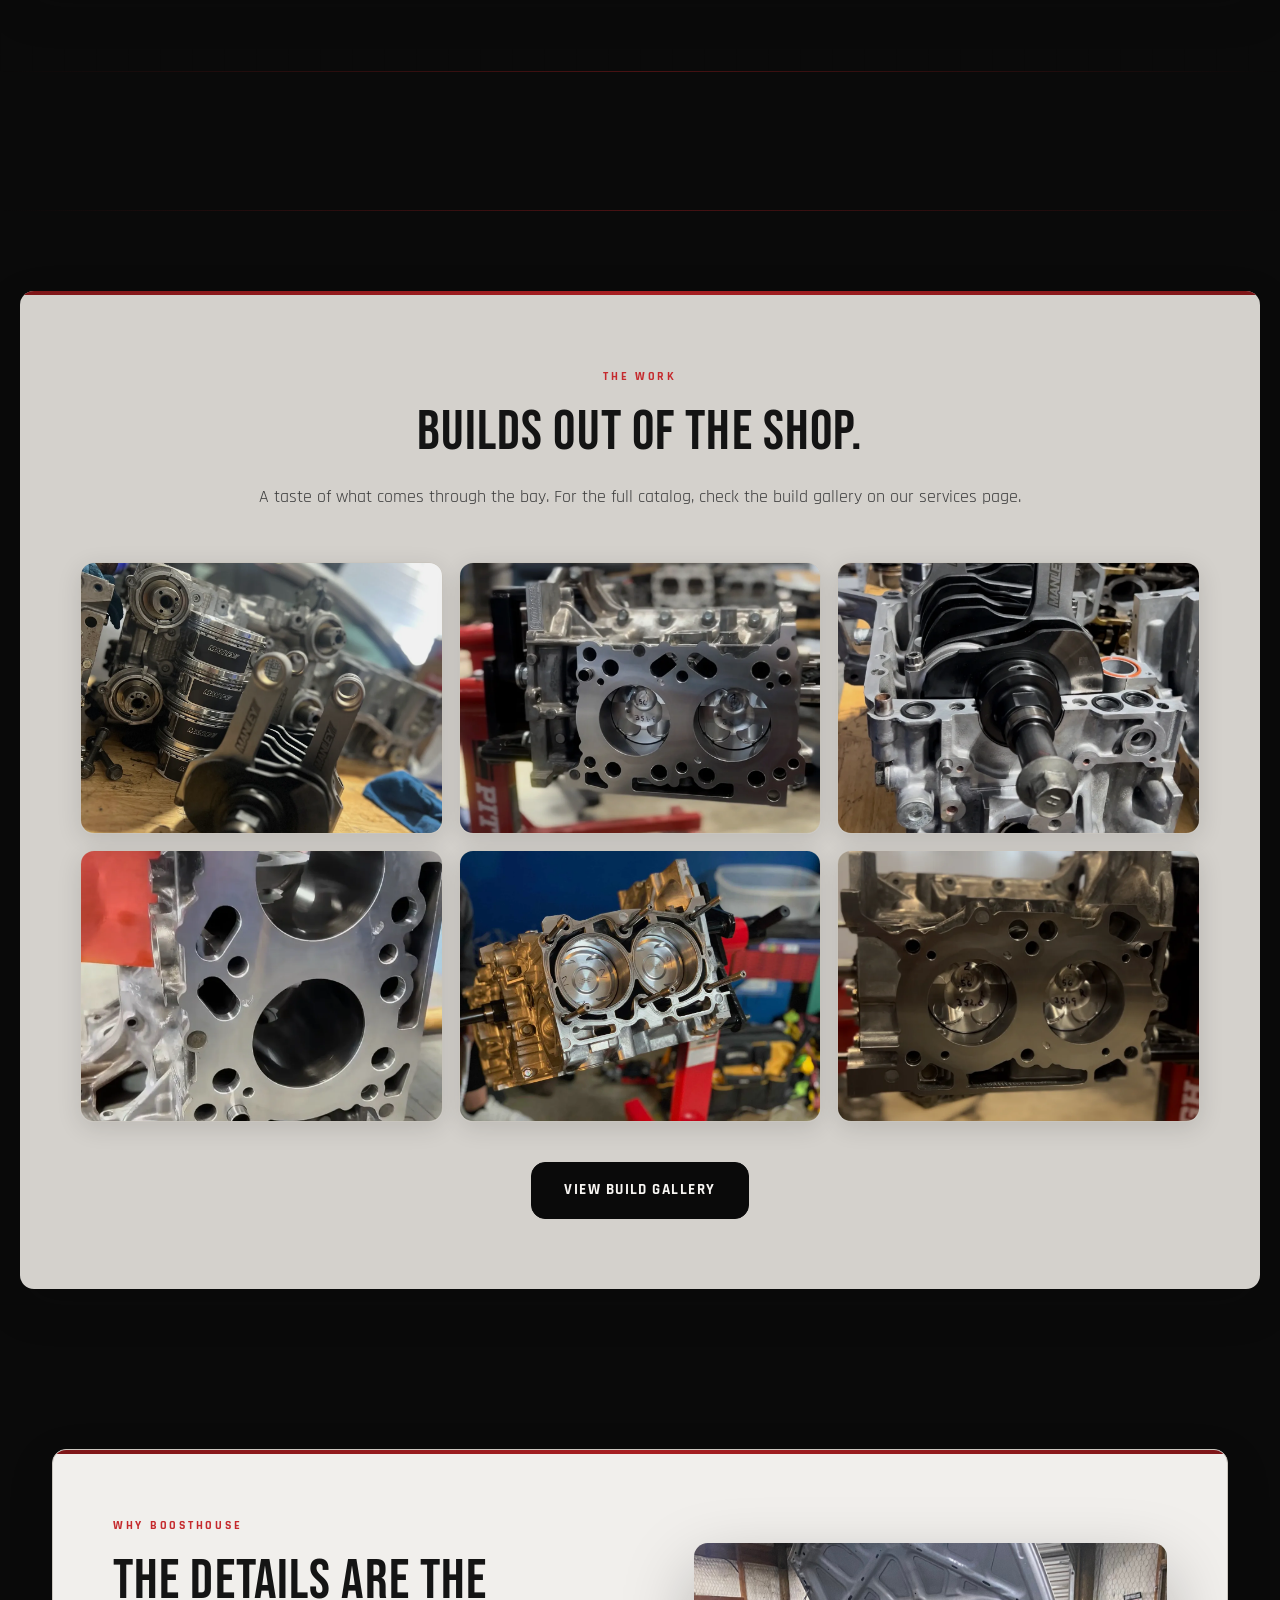
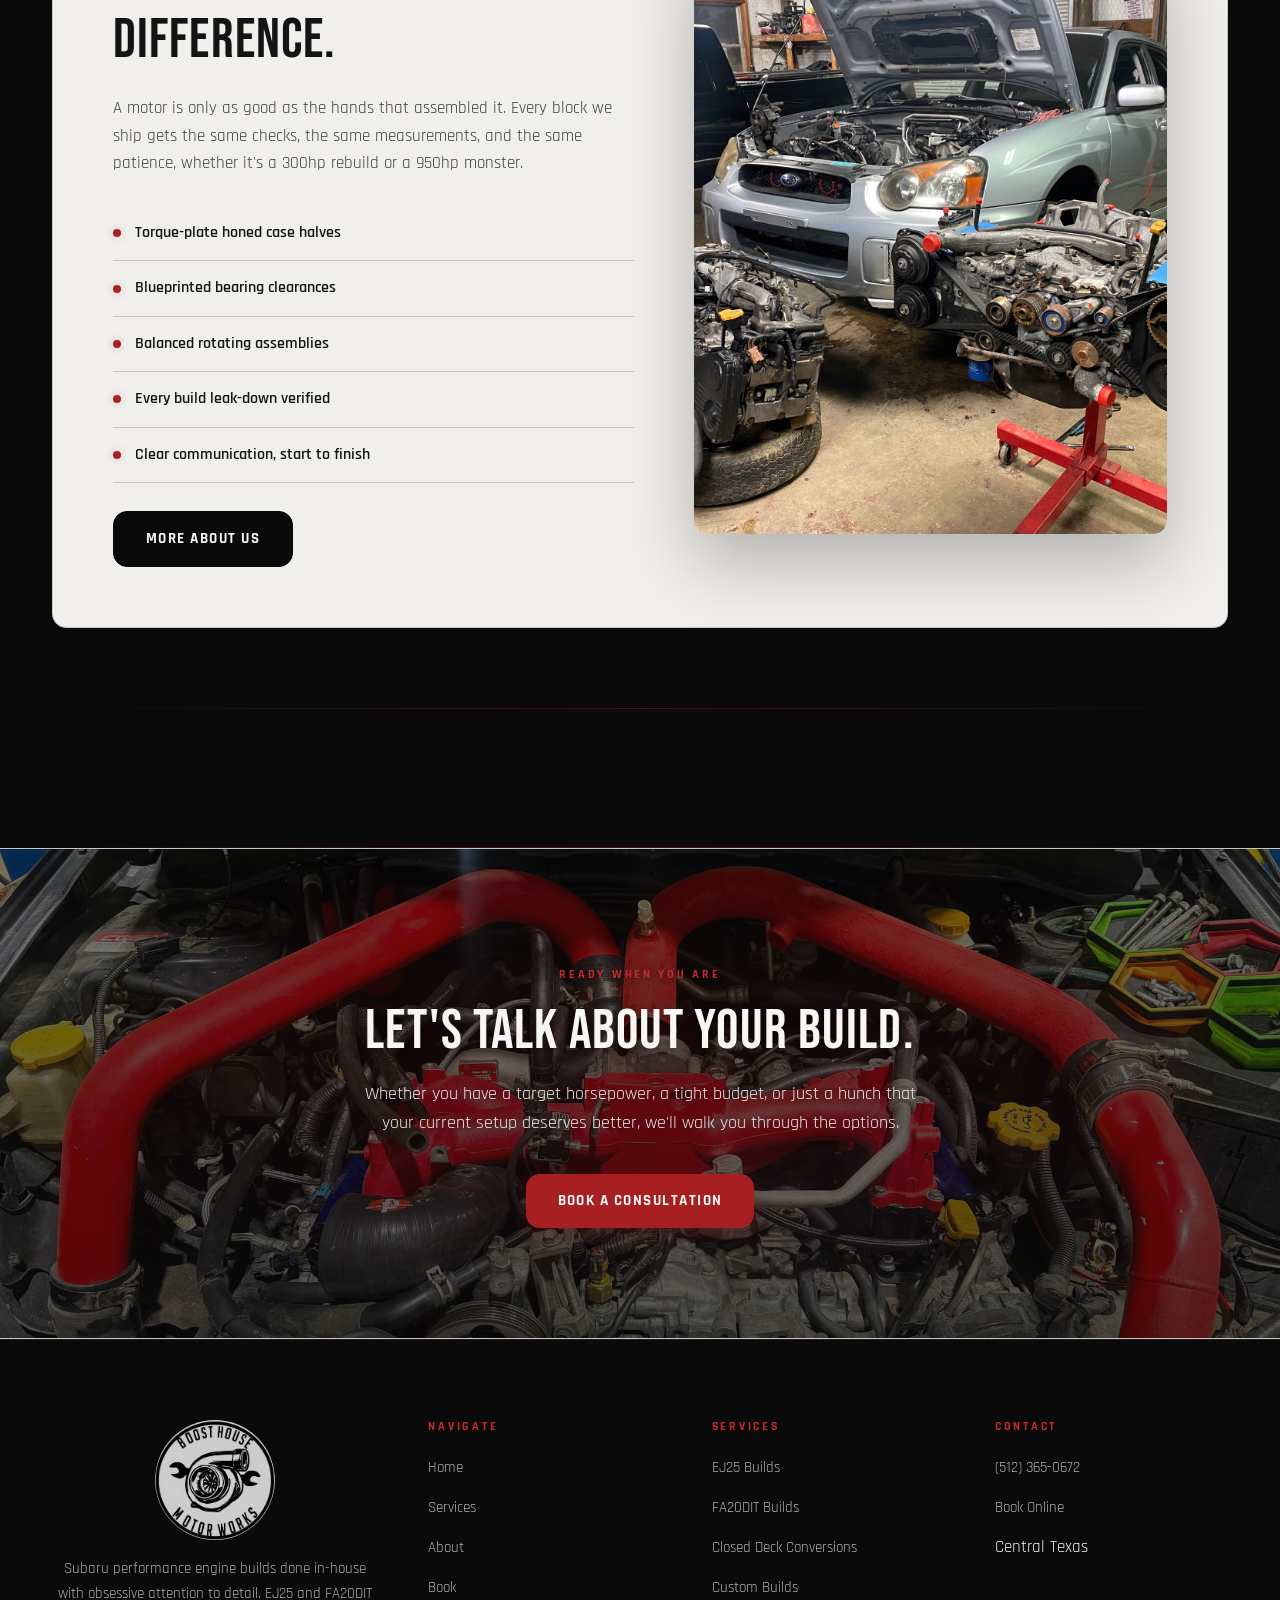
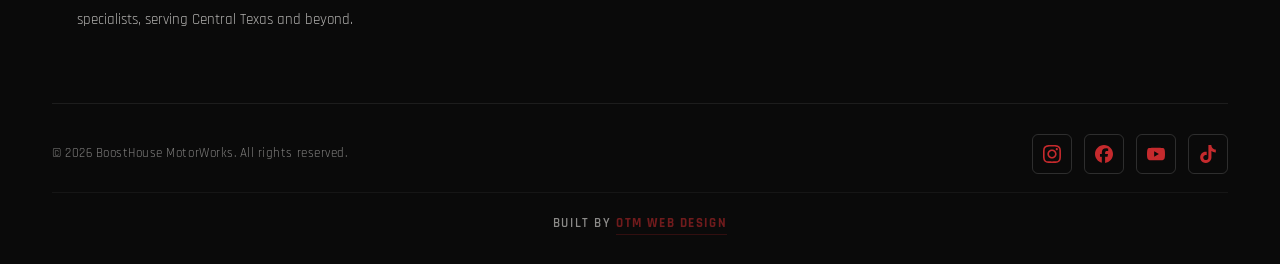
==== commit 7d83cf69: "updated with my tag in footer" ====
--- a/index.html
+++ b/index.html
@@ -381,6 +381,9 @@
         </a>
       </div>
     </div>
+    <div class="footer-credit">
+      <p>Built by <a href="https://otm-designs.com" target="_blank" rel="noopener noreferrer">OTM Web Design</a></p>
+    </div>
   </div>
 </footer>
 
--- a/styles.css
+++ b/styles.css
@@ -1104,6 +1104,33 @@
 .footer-social a:hover {
   background: var(--copper); color: var(--text-bright);
   border-color: var(--copper); transform: translateY(-2px);
+}
+.footer-credit {
+  text-align: center;
+  padding: 20px 0 0;
+  margin-top: 18px;
+  border-top: 1px solid rgba(255, 255, 255, 0.05);
+}
+.footer-credit p {
+  font-size: 0.82rem;
+  color: var(--text-bright);
+  opacity: 0.55;
+  letter-spacing: 0.12em;
+  text-transform: uppercase;
+  margin: 0;
+  font-weight: 600;
+}
+.footer-credit a {
+  color: var(--red-bright);
+  opacity: 1;
+  font-weight: 700;
+  border-bottom: 1px solid rgba(197, 42, 45, 0.4);
+  padding-bottom: 2px;
+  transition: all 0.2s ease;
+}
+.footer-credit a:hover {
+  color: var(--text-bright);
+  border-color: var(--text-bright);
 }
 
 /* --- Thank You --- */
